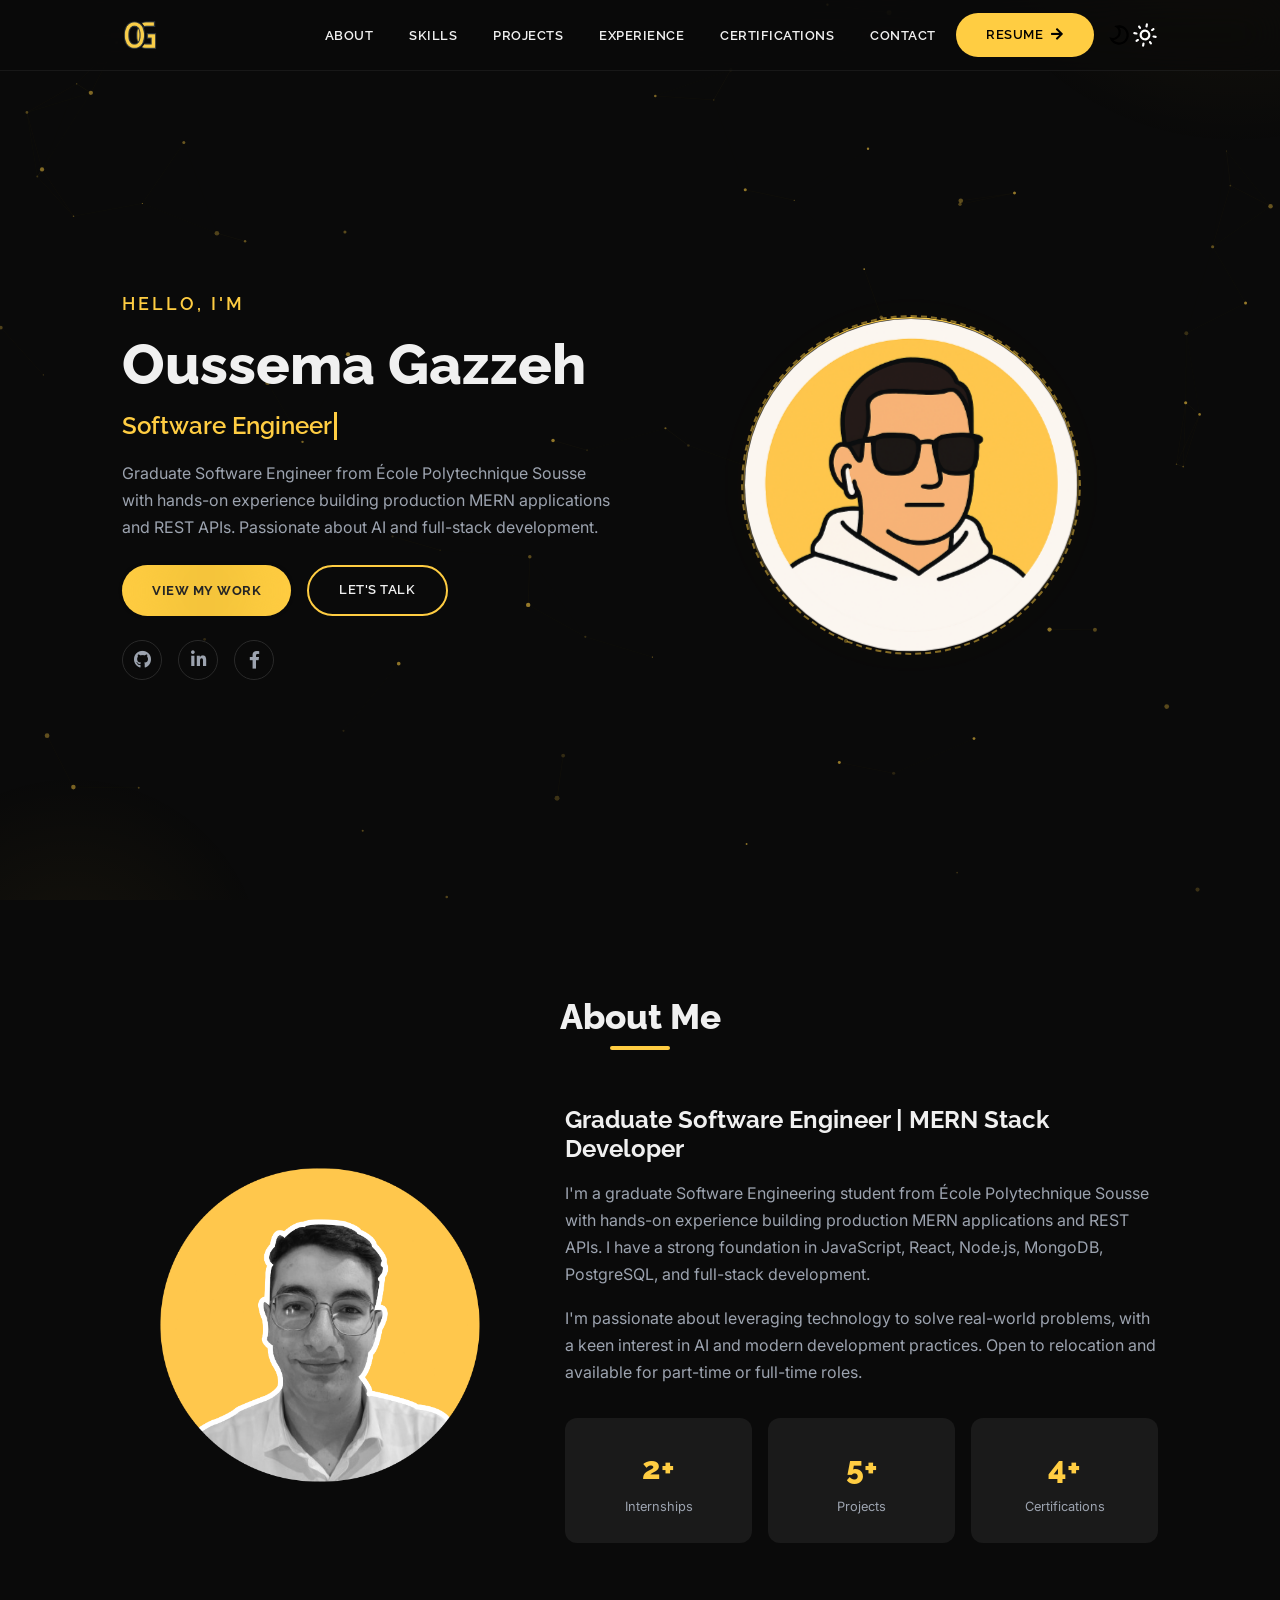
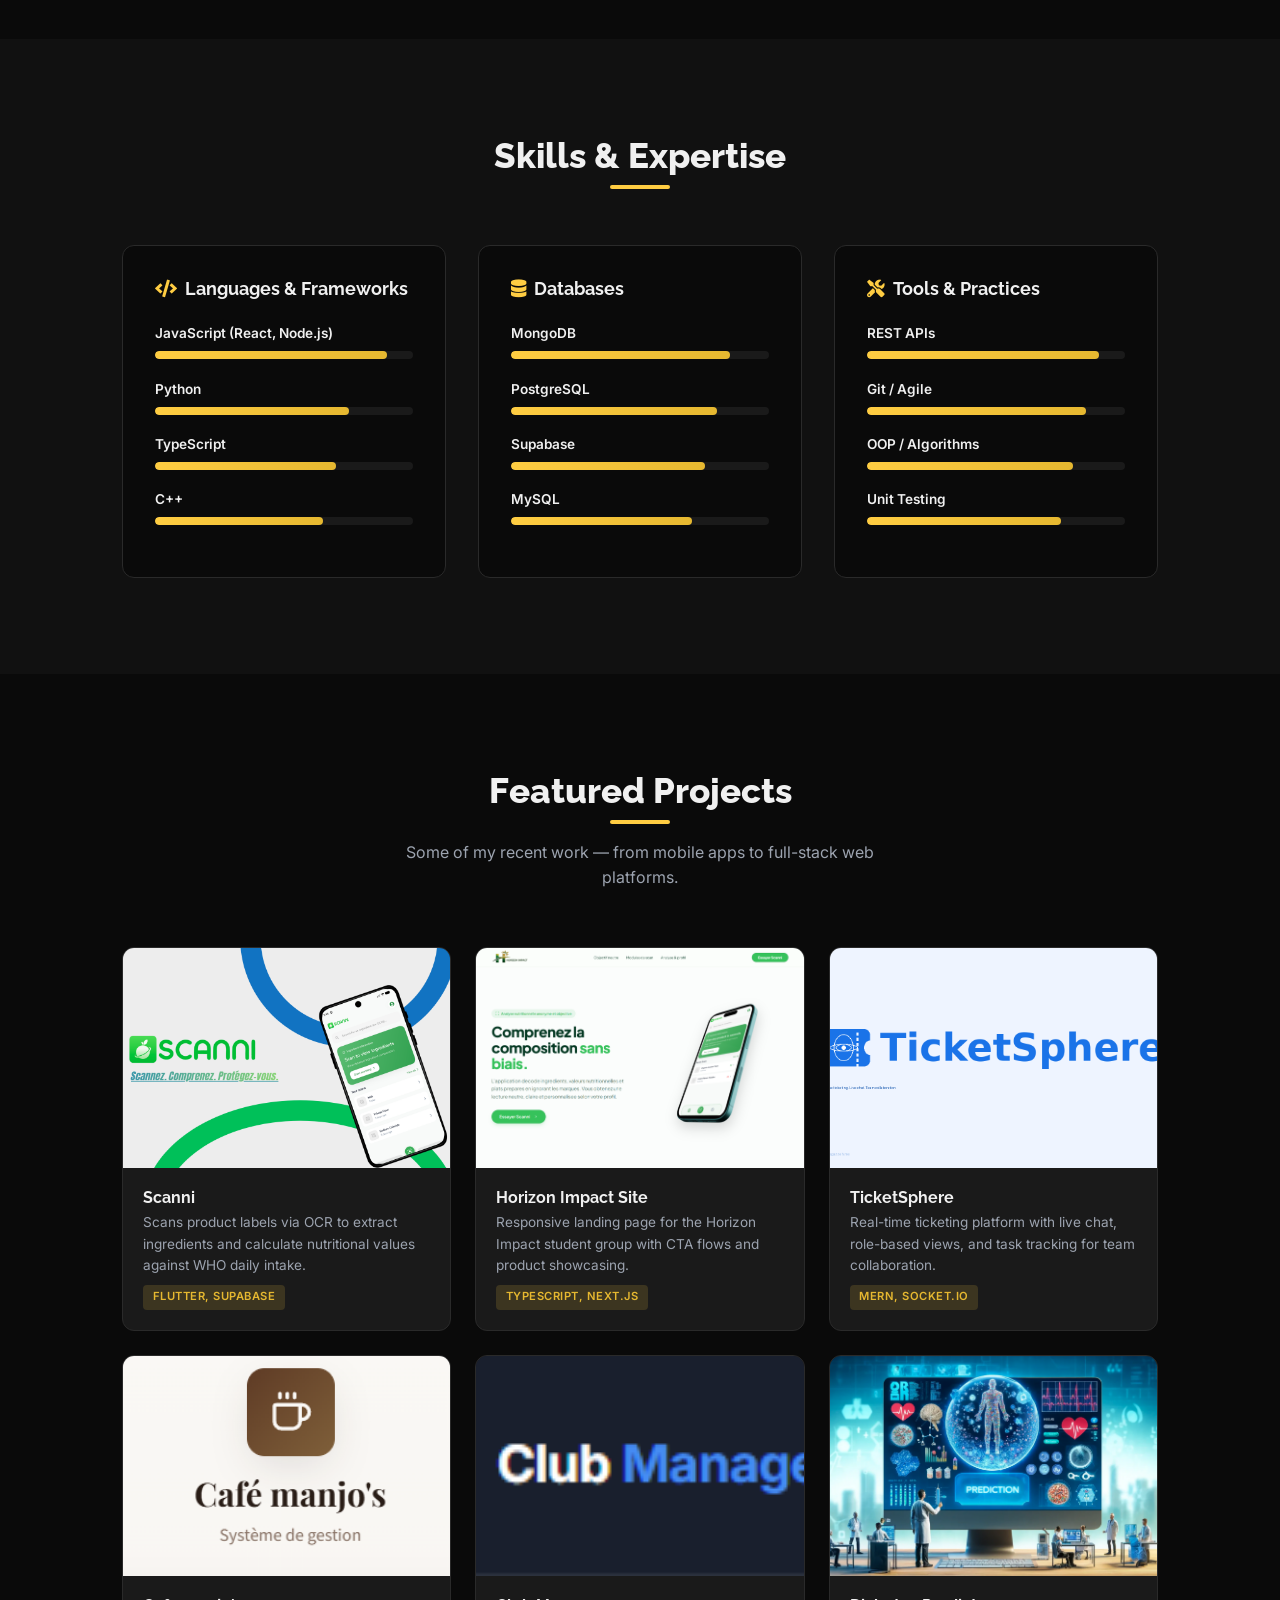
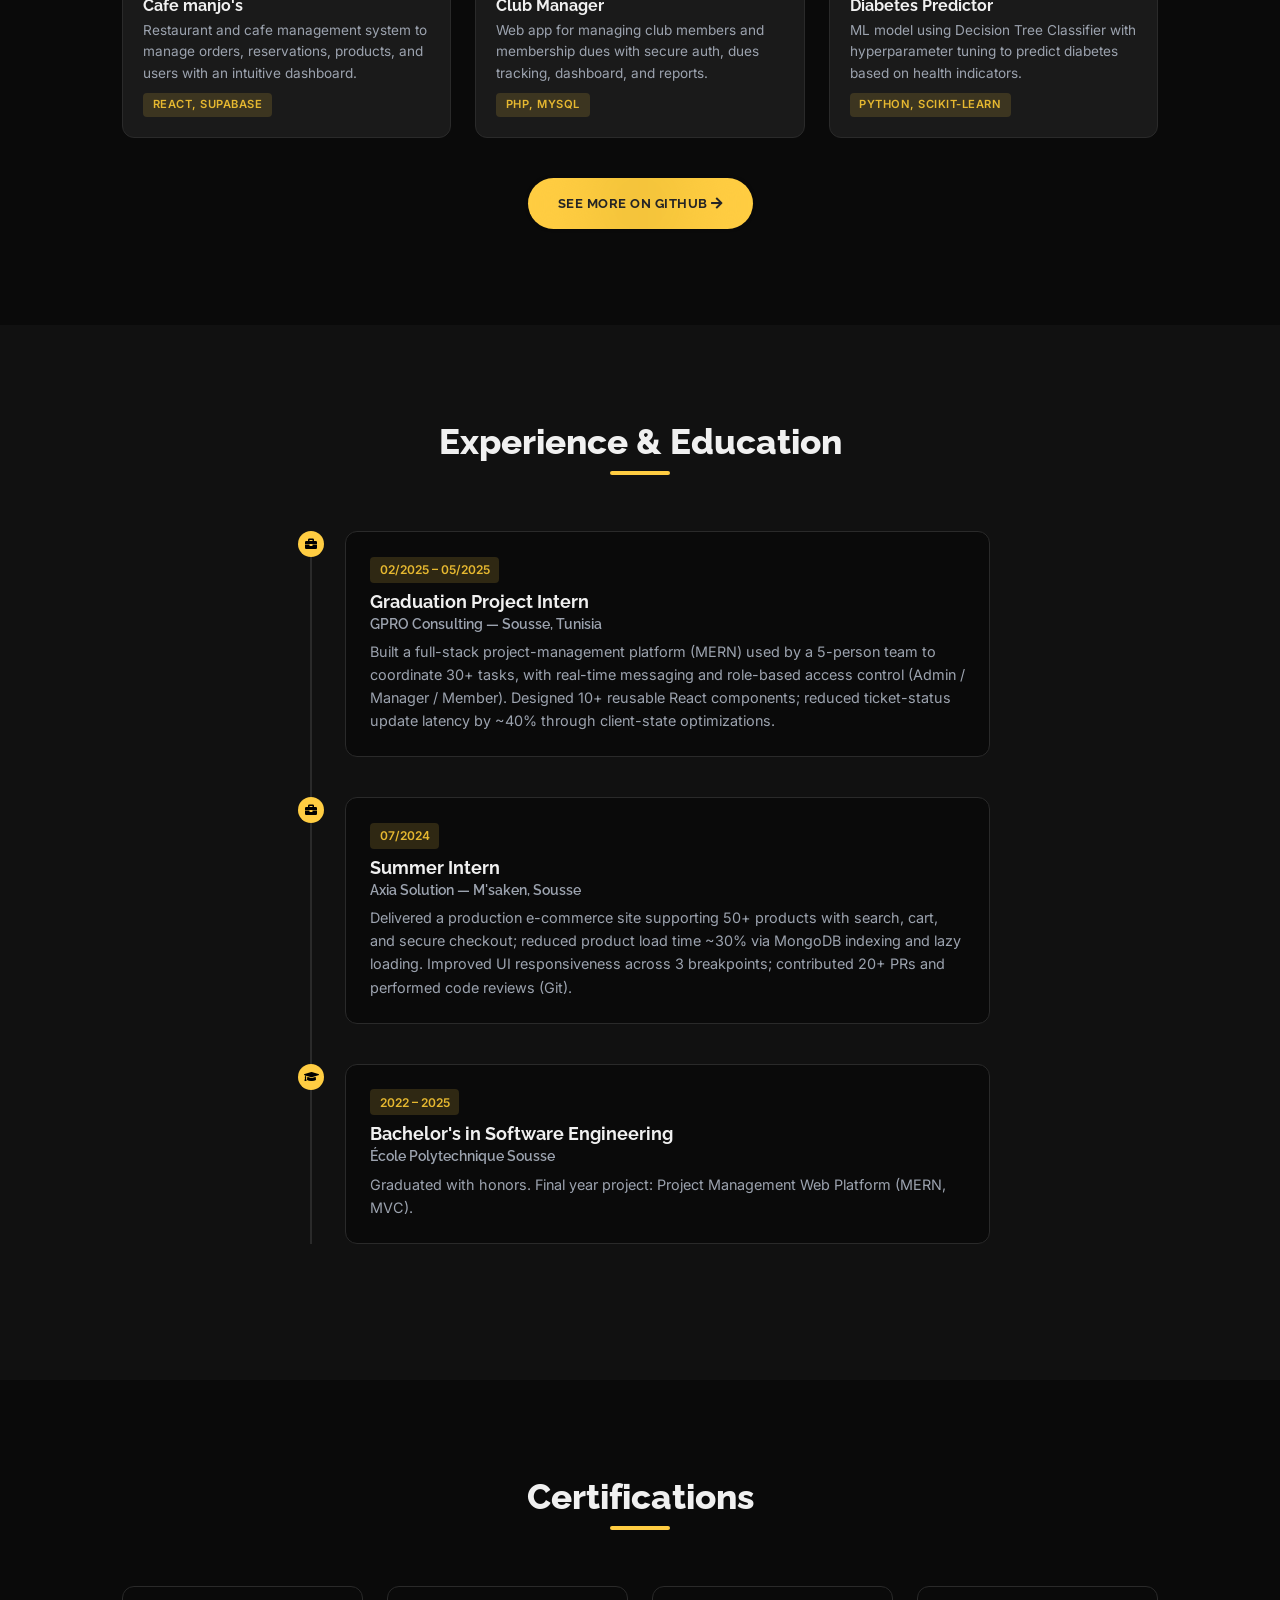
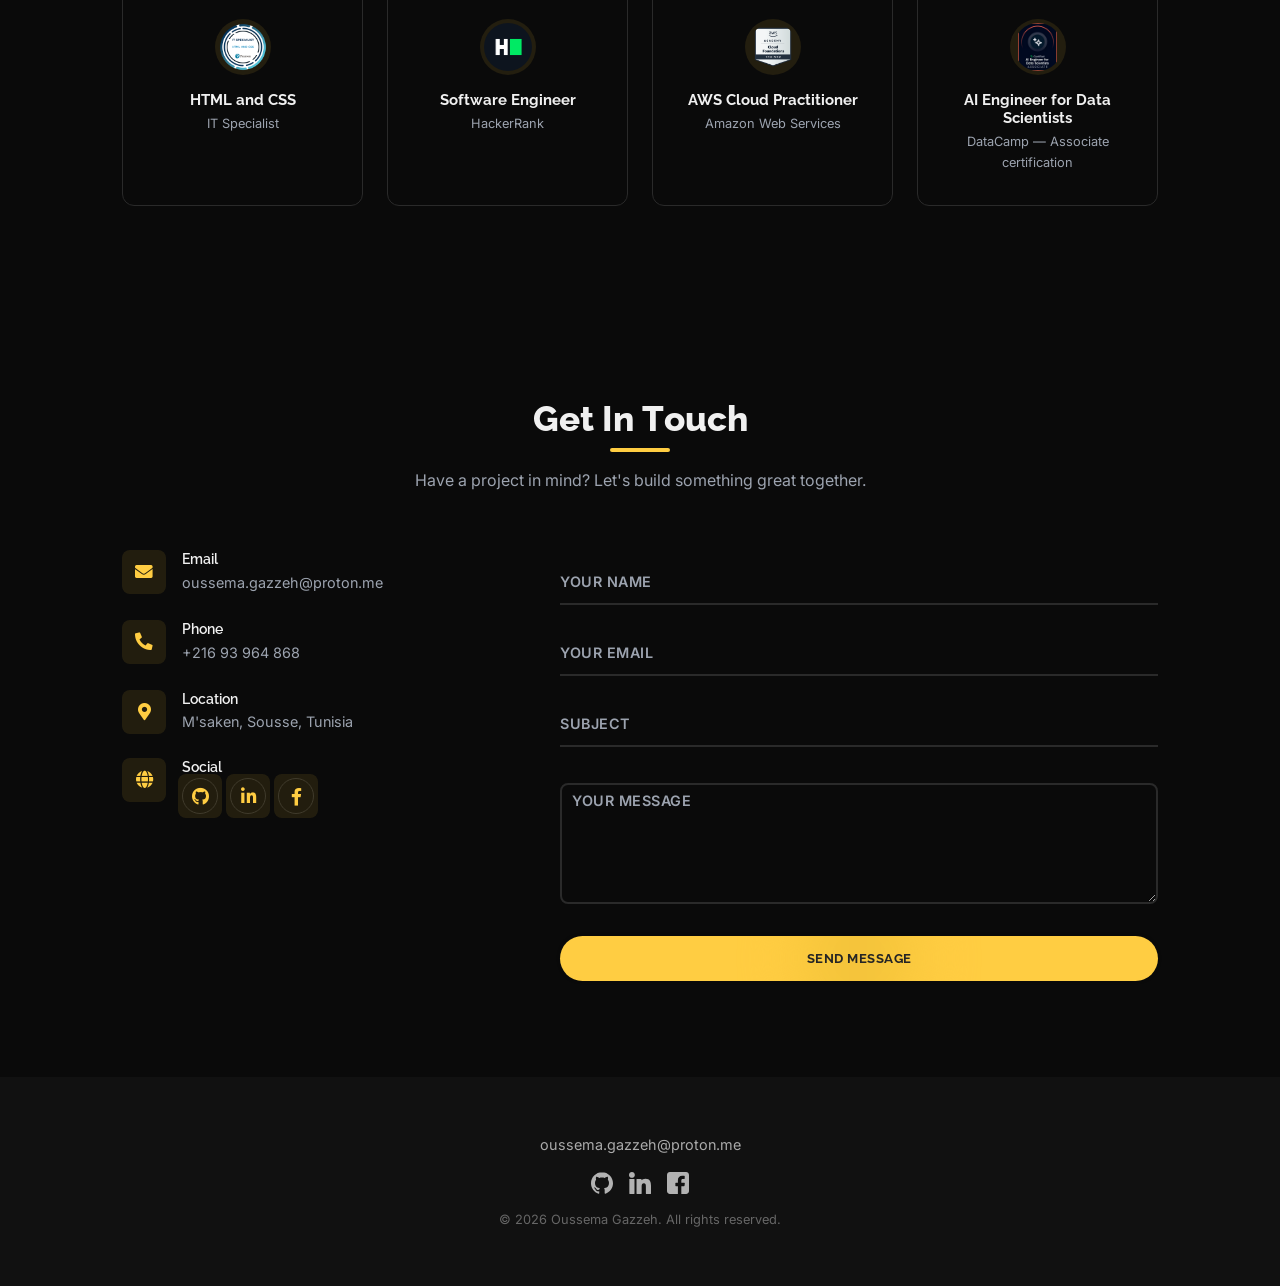
==== index.html @ edc7aa5d "Update Club Manager project thumbnail" ====
<!doctype html>
<html lang="en">
  <head>
    <meta charset="UTF-8" />
    <meta http-equiv="X-UA-Compatible" content="IE=edge" />
    <meta name="viewport" content="width=device-width, initial-scale=1.0" />
    <title>Oussema Gazzeh | Software Engineer</title>
    <meta name="title" content="Oussema Gazzeh | Software Engineer" />
    <meta
      name="description"
      content="Graduate Software Engineer from École Polytechnique Sousse. Full-stack MERN developer with experience building production applications and REST APIs."
    />

    <meta property="og:type" content="website" />
    <meta property="og:url" content="https://oussemagazzeh.github.io" />
    <meta property="og:title" content="Oussema Gazzeh | Software Engineer" />
    <meta
      property="og:description"
      content="Graduate Software Engineer from École Polytechnique Sousse. Full-stack MERN developer with experience building production applications and REST APIs."
    />
    <meta property="og:image" content="assets/profile-image.png" />

    <meta property="twitter:card" content="summary_large_image" />
    <meta property="twitter:url" content="https://oussemagazzeh.github.io" />
    <meta
      property="twitter:title"
      content="Oussema Gazzeh | Software Engineer"
    />
    <meta
      property="twitter:description"
      content="Graduate Software Engineer from École Polytechnique Sousse. Full-stack MERN developer with experience building production applications and REST APIs."
    />
    <meta property="twitter:image" content="assets/profile-image.png" />

    <link
      rel="apple-touch-icon"
      sizes="180x180"
      href="assets/favicon/apple-touch-icon.png"
    />
    <link
      rel="icon"
      type="image/png"
      sizes="16x16"
      href="/assets/favicon/favicon-16x16.png"
    />
    <link
      rel="icon"
      type="image/png"
      sizes="32x32"
      href="assets/favicon/favicon-32x32.png"
    />
    <link
      rel="icon"
      type="image/png"
      sizes="192x192"
      href="assets/favicon/android-chrome-192x192.png"
    />
    <link
      rel="icon"
      type="image/png"
      sizes="512x512"
      href="assets/favicon/android-chrome-512x512.png"
    />
    <link rel="icon" type="image/x-icon" href="assets/favicon/favicon.ico" />
    <link rel="manifest" href="assets/favicon/site.webmanifest" />
    <link
      rel="stylesheet"
      href="https://use.fontawesome.com/releases/v5.15.4/css/all.css"
      integrity="sha384-DyZ88mC6Up2uqS4h/KRgHuoeGwBcD4Ng9SiP4dIRy0EXTlnuz47vAwmeGwVChigm"
      crossorigin="anonymous"
    />
    <link rel="stylesheet" href="css/style.css" />
    <script>
      window.va =
        window.va ||
        function () {
          (window.vaq = window.vaq || []).push(arguments);
        };
    </script>
    <script defer src="/_vercel/insights/script.js"></script>
  </head>
  <body>
    <canvas id="particles-canvas"></canvas>
    <div id="scroll-progress"></div>

    <!-- Navbar -->
    <nav class="navbar">
      <div class="container">
        <h1 id="logo">
          <a href="#hero"
            ><img src="./assets/logo.png" alt="Oussema Gazzeh"
          /></a>
        </h1>
        <ul class="nav-menu">
          <li><a class="nav-link" href="#about">About</a></li>
          <li><a class="nav-link" href="#skills">Skills</a></li>
          <li><a class="nav-link" href="#projects">Projects</a></li>
          <li><a class="nav-link" href="#experience">Experience</a></li>
          <li><a class="nav-link" href="#certifications">Certifications</a></li>
          <li><a class="nav-link" href="#contact">Contact</a></li>
          <li>
            <a
              class="nav-link btn btn-primary"
              href="assets/Gazzeh_Oussema_CV.pdf"
              target="_blank"
            >
              Resume <i class="fas fa-arrow-right"></i>
            </a>
          </li>
          <div class="theme-switch">
            <input type="checkbox" id="switch" />
            <label class="toggle-icons" for="switch">
              <img class="moon" src="assets/moon.svg" alt="dark" />
              <img class="sun" src="assets/sun.svg" alt="light" />
            </label>
          </div>
        </ul>
        <div class="hamburger">
          <span class="bar"></span>
          <span class="bar"></span>
          <span class="bar"></span>
        </div>
      </div>
    </nav>

    <!-- Hero Section -->
    <section id="hero">
      <div class="container header-container">
        <div class="hero-content">
          <div class="hero-text">
            <p class="hero-greeting">Hello, I'm</p>
            <h1 class="hero-name">Oussema Gazzeh</h1>
            <h2 class="hero-title">
              <span class="typed-text"></span><span class="cursor">&nbsp;</span>
            </h2>
            <p class="hero-description">
              Graduate Software Engineer from École Polytechnique Sousse with
              hands-on experience building production MERN applications and REST
              APIs. Passionate about AI and full-stack development.
            </p>
            <div class="hero-actions">
              <a href="#projects" class="uiverse-btn hero-btn">
                <span>View My Work</span>
                <div class="hoverEffect">
                  <div></div>
                </div>
              </a>
              <a href="mailto:oussema.gazzeh@proton.me" class="btn btn-outline"
                >Let's Talk</a
              >
            </div>
            <div class="hero-social">
              <a
                href="https://github.com/oussemagazzah"
                target="_blank"
                aria-label="GitHub"
                ><i class="fab fa-github"></i
              ></a>
              <a
                href="https://www.linkedin.com/in/oussemagazzeh"
                target="_blank"
                aria-label="LinkedIn"
                ><i class="fab fa-linkedin-in"></i
              ></a>
              <a
                href="https://www.facebook.com/oussema.gazeh/"
                target="_blank"
                aria-label="Facebook"
                ><i class="fab fa-facebook-f"></i
              ></a>
            </div>
          </div>
          <div class="hero-image">
            <div class="hero-image-wrapper">
              <div class="hero-image-inner">
                <img
                  class="profile-image"
                  src="assets/profile-image.png"
                  alt="Oussema Gazzeh"
                />
                <div class="hero-image-bg"></div>
              </div>
            </div>
          </div>
        </div>
      </div>
    </section>

    <!-- About Section -->
    <section id="about" class="section">
      <div class="container">
        <div class="section-header fade-up">
          <h2><span class="split-text">About Me</span></h2>
          <div class="divider"></div>
        </div>
        <div class="about-content fade-in">
          <div class="about-image">
            <img src="assets/Group 1.png" alt="About Oussema" />
          </div>
          <div class="about-text">
            <h3>Graduate Software Engineer | MERN Stack Developer</h3>
            <p>
              I'm a graduate Software Engineering student from École
              Polytechnique Sousse with hands-on experience building production
              MERN applications and REST APIs. I have a strong foundation in
              JavaScript, React, Node.js, MongoDB, PostgreSQL, and full-stack
              development.
            </p>
            <p>
              I'm passionate about leveraging technology to solve real-world
              problems, with a keen interest in AI and modern development
              practices. Open to relocation and available for part-time or
              full-time roles.
            </p>
            <div class="about-stats">
              <div class="stat">
                <span class="stat-number" data-count="2">0</span>
                <span class="stat-label">Internships</span>
              </div>
              <div class="stat">
                <span class="stat-number" data-count="6">0</span>
                <span class="stat-label">Projects</span>
              </div>
              <div class="stat">
                <span class="stat-number" data-count="4">0</span>
                <span class="stat-label">Certifications</span>
              </div>
            </div>
          </div>
        </div>
      </div>
    </section>

    <!-- Skills Section -->
    <section id="skills" class="section bg-alt">
      <div class="container">
        <div class="section-header fade-up">
          <h2><span class="split-text">Skills & Expertise</span></h2>
          <div class="divider"></div>
        </div>
        <div class="skills-content fade-in">
          <div class="skill-category">
            <h3><i class="fas fa-code"></i> Languages & Frameworks</h3>
            <div class="skill-bar">
              <span class="skill-name">JavaScript (React, Node.js)</span>
              <div class="skill-track">
                <div class="skill-fill" data-width="90"></div>
              </div>
            </div>
            <div class="skill-bar">
              <span class="skill-name">Python</span>
              <div class="skill-track">
                <div class="skill-fill" data-width="75"></div>
              </div>
            </div>
            <div class="skill-bar">
              <span class="skill-name">TypeScript</span>
              <div class="skill-track">
                <div class="skill-fill" data-width="70"></div>
              </div>
            </div>
            <div class="skill-bar">
              <span class="skill-name">C++</span>
              <div class="skill-track">
                <div class="skill-fill" data-width="65"></div>
              </div>
            </div>
          </div>
          <div class="skill-category">
            <h3><i class="fas fa-database"></i> Databases</h3>
            <div class="skill-bar">
              <span class="skill-name">MongoDB</span>
              <div class="skill-track">
                <div class="skill-fill" data-width="85"></div>
              </div>
            </div>
            <div class="skill-bar">
              <span class="skill-name">PostgreSQL</span>
              <div class="skill-track">
                <div class="skill-fill" data-width="80"></div>
              </div>
            </div>
            <div class="skill-bar">
              <span class="skill-name">Supabase</span>
              <div class="skill-track">
                <div class="skill-fill" data-width="75"></div>
              </div>
            </div>
            <div class="skill-bar">
              <span class="skill-name">MySQL</span>
              <div class="skill-track">
                <div class="skill-fill" data-width="70"></div>
              </div>
            </div>
          </div>
          <div class="skill-category">
            <h3><i class="fas fa-tools"></i> Tools & Practices</h3>
            <div class="skill-bar">
              <span class="skill-name">REST APIs</span>
              <div class="skill-track">
                <div class="skill-fill" data-width="90"></div>
              </div>
            </div>
            <div class="skill-bar">
              <span class="skill-name">Git / Agile</span>
              <div class="skill-track">
                <div class="skill-fill" data-width="85"></div>
              </div>
            </div>
            <div class="skill-bar">
              <span class="skill-name">OOP / Algorithms</span>
              <div class="skill-track">
                <div class="skill-fill" data-width="80"></div>
              </div>
            </div>
            <div class="skill-bar">
              <span class="skill-name">Unit Testing</span>
              <div class="skill-track">
                <div class="skill-fill" data-width="75"></div>
              </div>
            </div>
          </div>
        </div>
      </div>
    </section>

    <!-- Projects Section -->
    <section id="projects" class="section">
      <div class="container">
        <div class="section-header fade-up">
          <h2><span class="split-text">Featured Projects</span></h2>
          <div class="divider"></div>
          <p>
            Some of my recent work — from mobile apps to full-stack web
            platforms.
          </p>
        </div>
        <div class="project-grid fade-in">
          <div class="project-card">
            <div
              class="project-thumb"
              style="background-image: url(assets/project/Scanni.png)"
            >
              <div class="project-overlay">
                <div class="project-links">
                  <a href="#" target="_blank"><i class="fab fa-github"></i></a>
                  <a href="#" target="_blank"
                    ><i class="fas fa-external-link-alt"></i
                  ></a>
                </div>
              </div>
            </div>
            <div class="project-details">
              <h3>Scanni</h3>
              <p>
                Scans product labels via OCR to extract ingredients and
                calculate nutritional values against WHO daily intake.
              </p>
              <span class="project-badge">Flutter, Supabase</span>
            </div>
          </div>
          <div class="project-card">
            <div
              class="project-thumb"
              style="background-image: url(assets/project/horizon-impact.png)"
            >
              <div class="project-overlay">
                <div class="project-links">
                  <a
                    href="https://github.com/oussemagazzah/horizon-impact-site"
                    target="_blank"
                    ><i class="fab fa-github"></i
                  ></a>
                  <a
                    href="https://horizon-impact-site.vercel.app"
                    target="_blank"
                    ><i class="fas fa-external-link-alt"></i
                  ></a>
                </div>
              </div>
            </div>
            <div class="project-details">
              <h3>Horizon Impact Site</h3>
              <p>
                Responsive landing page for the Horizon Impact student group
                with CTA flows and product showcasing.
              </p>
              <span class="project-badge">TypeScript, Next.js</span>
            </div>
          </div>
          <div class="project-card">
            <div
              class="project-thumb"
              style="background-image: url(assets/project/ticketsphere.png)"
            >
              <div class="project-overlay">
                <div class="project-links">
                  <a href="#" target="_blank"><i class="fab fa-github"></i></a>
                  <a href="#" target="_blank"
                    ><i class="fas fa-external-link-alt"></i
                  ></a>
                </div>
              </div>
            </div>
            <div class="project-details">
              <h3>TicketSphere</h3>
              <p>
                Real-time ticketing platform with live chat, role-based views,
                and task tracking for team collaboration.
              </p>
              <span class="project-badge">MERN, Socket.io</span>
            </div>
          </div>
          <div class="project-card">
            <div
              class="project-thumb"
              style="background-image: url(assets/project/cafe-manjo.png)"
            >
              <div class="project-overlay">
                <div class="project-links">
                  <a
                    href="https://github.com/oussemagazzah/cafe-manjo-s"
                    target="_blank"
                    ><i class="fab fa-github"></i
                  ></a>
                  <a
                    href="https://oussemagazzah.github.io/cafe-manjo-s/"
                    target="_blank"
                    ><i class="fas fa-external-link-alt"></i
                  ></a>
                </div>
              </div>
            </div>
            <div class="project-details">
              <h3>Cafe manjo's</h3>
              <p>
                Restaurant and cafe management system to manage orders,
                reservations, products, and users with an intuitive dashboard.
              </p>
              <span class="project-badge">React, Supabase</span>
            </div>
          </div>
          <div class="project-card">
            <div
              class="project-thumb"
              style="background-image: url(assets/project/club-manager.png)"
            >
              <div class="project-overlay">
                <div class="project-links">
                  <a
                    href="https://github.com/oussemagazzah/club_manager"
                    target="_blank"
                    ><i class="fab fa-github"></i
                  ></a>
                  <a href="#" target="_blank"
                    ><i class="fas fa-external-link-alt"></i
                  ></a>
                </div>
              </div>
            </div>
            <div class="project-details">
              <h3>Club Manager</h3>
              <p>
                Web app for managing club members and membership dues with
                secure auth, dues tracking, dashboard, and reports.
              </p>
              <span class="project-badge">PHP, MySQL</span>
            </div>
          </div>
          <div class="project-card">
            <div
              class="project-thumb"
              style="
                background-image: url(assets/project/Diabetes-Predictor.png);
              "
            >
              <div class="project-overlay">
                <div class="project-links">
                  <a
                    href="https://github.com/oussemagazzah/IA-Diabetes-Predictor"
                    target="_blank"
                    ><i class="fab fa-github"></i
                  ></a>
                  <a href="#" target="_blank"
                    ><i class="fas fa-external-link-alt"></i
                  ></a>
                </div>
              </div>
            </div>
            <div class="project-details">
              <h3>Diabetes Predictor</h3>
              <p>
                ML model using Decision Tree Classifier with hyperparameter
                tuning to predict diabetes based on health indicators.
              </p>
              <span class="project-badge">Python, scikit-learn</span>
            </div>
          </div>
        </div>
        <div class="section-footer fade-in">
          <a
            href="https://github.com/oussemagazzah"
            target="_blank"
            class="uiverse-btn"
          >
            <span>See More on GitHub <i class="fas fa-arrow-right"></i></span>
            <div class="hoverEffect">
              <div></div>
            </div>
          </a>
        </div>
      </div>
    </section>

    <!-- Experience Section -->
    <section id="experience" class="section bg-alt">
      <div class="container">
        <div class="section-header fade-up">
          <h2><span class="split-text">Experience & Education</span></h2>
          <div class="divider"></div>
        </div>
        <div class="timeline fade-in">
          <div class="timeline-item">
            <div class="timeline-icon"><i class="fas fa-briefcase"></i></div>
            <div class="timeline-content">
              <span class="timeline-date">02/2025 – 05/2025</span>
              <h3>Graduation Project Intern</h3>
              <h4>GPRO Consulting — Sousse, Tunisia</h4>
              <p>
                Built a full-stack project-management platform (MERN) used by a
                5-person team to coordinate 30+ tasks, with real-time messaging
                and role-based access control (Admin / Manager / Member).
                Designed 10+ reusable React components; reduced ticket-status
                update latency by ~40% through client-state optimizations.
              </p>
            </div>
          </div>
          <div class="timeline-item">
            <div class="timeline-icon"><i class="fas fa-briefcase"></i></div>
            <div class="timeline-content">
              <span class="timeline-date">07/2024</span>
              <h3>Summer Intern</h3>
              <h4>Axia Solution — M'saken, Sousse</h4>
              <p>
                Delivered a production e-commerce site supporting 50+ products
                with search, cart, and secure checkout; reduced product load
                time ~30% via MongoDB indexing and lazy loading. Improved UI
                responsiveness across 3 breakpoints; contributed 20+ PRs and
                performed code reviews (Git).
              </p>
            </div>
          </div>
          <div class="timeline-item">
            <div class="timeline-icon">
              <i class="fas fa-graduation-cap"></i>
            </div>
            <div class="timeline-content">
              <span class="timeline-date">2022 – 2025</span>
              <h3>Bachelor's in Software Engineering</h3>
              <h4>École Polytechnique Sousse</h4>
              <p>
                Graduated with honors. Final year project: Project Management
                Web Platform (MERN, MVC).
              </p>
            </div>
          </div>
        </div>
      </div>
    </section>

    <!-- Certifications Section -->
    <section id="certifications" class="section">
      <div class="container">
        <div class="section-header fade-up">
          <h2><span class="split-text">Certifications</span></h2>
          <div class="divider"></div>
        </div>
        <div class="cert-grid fade-in">
            <div class="cert-card">
            <div class="cert-icon"><img src="assets/cert/html-css.png" alt="HTML and CSS" /></div>
            <h3>HTML and CSS</h3>
            <p>IT Specialist</p>
          </div>
          <div class="cert-card">
            <div class="cert-icon"><img src="assets/cert/hackerrank.png" alt="Software Engineer" /></div>
            <h3>Software Engineer</h3>
            <p>HackerRank</p>
          </div>
          <div class="cert-card">
            <div class="cert-icon"><img src="assets/cert/aws.png" alt="AWS Cloud Practitioner" /></div>
            <h3>AWS Cloud Practitioner</h3>
            <p>Amazon Web Services</p>
          </div>
          <div class="cert-card">
            <div class="cert-icon"><img src="assets/cert/ai-engineer.avif" alt="AI Engineer for Data Scientists" /></div>
            <h3>AI Engineer for Data Scientists</h3>
            <p>DataCamp — Associate certification</p>
          </div>
        </div>
      </div>
    </section>

    <!-- Contact Section -->
    <section id="contact" class="section">
      <div class="container">
        <div class="section-header fade-up">
          <h2><span class="split-text">Get In Touch</span></h2>
          <div class="divider"></div>
          <p>Have a project in mind? Let's build something great together.</p>
        </div>
        <div class="contact-content fade-in">
          <div class="contact-info">
            <div class="contact-item">
              <i class="fas fa-envelope"></i>
              <div>
                <h4>Email</h4>
                <a href="mailto:oussema.gazzeh@proton.me"
                  >oussema.gazzeh@proton.me</a
                >
              </div>
            </div>
            <div class="contact-item">
              <i class="fas fa-phone-alt"></i>
              <div>
                <h4>Phone</h4>
                <a href="tel:+21693964868">+216 93 964 868</a>
              </div>
            </div>
            <div class="contact-item">
              <i class="fas fa-map-marker-alt"></i>
              <div>
                <h4>Location</h4>
                <p>M'saken, Sousse, Tunisia</p>
              </div>
            </div>
            <div class="contact-item">
              <i class="fas fa-globe"></i>
              <div>
                <h4>Social</h4>
                <div class="contact-social">
                  <a href="https://github.com/oussemagazzah" target="_blank"
                    ><i class="fab fa-github"></i
                  ></a>
                  <a
                    href="https://www.linkedin.com/in/oussemagazzeh"
                    target="_blank"
                    ><i class="fab fa-linkedin-in"></i
                  ></a>
                  <a
                    href="https://www.facebook.com/oussema.gazeh/"
                    target="_blank"
                    ><i class="fab fa-facebook-f"></i
                  ></a>
                </div>
              </div>
            </div>
          </div>
          <form class="contact-form" id="contactForm">
            <div class="form__group">
              <input
                type="text"
                class="form__field"
                id="name"
                placeholder="Name"
                required
              />
              <label class="form__label">Your Name</label>
            </div>
            <div class="form__group">
              <input
                type="email"
                class="form__field"
                id="email"
                placeholder="Email"
                required
              />
              <label class="form__label">Your Email</label>
            </div>
            <div class="form__group">
              <input
                type="text"
                class="form__field"
                id="subject"
                placeholder="Subject"
              />
              <label class="form__label">Subject</label>
            </div>
            <div class="form__group">
              <textarea
                class="form__field form__textarea"
                id="message"
                rows="5"
                placeholder="Message"
                required
              ></textarea>
              <label class="form__label">Your Message</label>
            </div>
            <button type="submit" class="uiverse-btn">
              <span>Send Message</span>
              <div class="hoverEffect">
                <div></div>
              </div>
            </button>
          </form>
        </div>
      </div>
    </section>

    <!-- Footer -->
    <footer id="footer">
      <div class="container">
        <div class="footer-content">
          <a href="mailto:oussema.gazzeh@proton.me" class="footer-email"
            >oussema.gazzeh@proton.me</a
          >
          <div class="footer-social">
            <a href="https://github.com/oussemagazzah" target="_blank"
              ><img src="./assets/github-icon.svg" alt="GitHub"
            /></a>
            <a href="https://www.linkedin.com/in/oussemagazzeh" target="_blank"
              ><img src="./assets/linkedin-icon.svg" alt="LinkedIn"
            /></a>
            <a href="https://www.facebook.com/oussema.gazeh/" target="_blank"
              ><img src="./assets/facebook-icon.svg" alt="Facebook"
            /></a>
          </div>
          <p>
            &copy; <span id="datee"></span> Oussema Gazzeh. All rights reserved.
          </p>
        </div>
      </div>
    </footer>

    <button id="back-to-top" aria-label="Back to top">
      <i class="fas fa-arrow-up"></i>
    </button>

    <script src="js/script.js"></script>
  </body>
</html>
---- css/style.css ----
@import url('https://fonts.googleapis.com/css2?family=Inter:wght@300;400;500;600;700;800;900&family=Raleway:wght@300;400;500;600;700;800;900&display=swap');

:root {
  --primary: #ffcd42;
  --primary-dark: #e6b830;
  --primary-glow: rgba(255, 205, 66, 0.25);
  --bg-primary: #0a0a0a;
  --bg-alt: #111111;
  --bg-card: #1a1a1a;
  --text-color: #f0f0f0;
  --text-muted: #9ca3af;
  --border-color: #2a2a2a;
  --nav-bg: rgba(10, 10, 10, 0.72);
  --nav-border: rgba(255, 255, 255, 0.06);
  --shadow-sm: 0 2px 8px rgba(0, 0, 0, 0.2);
  --shadow: 0 10px 40px rgba(0, 0, 0, 0.3);
  --shadow-lg: 0 20px 60px rgba(0, 0, 0, 0.4);
  --radius: 12px;
  --radius-sm: 8px;
  --radius-full: 9999px;
  --font-heading: 'Raleway', sans-serif;
  --font-body: 'Inter', sans-serif;
  --transition: 0.3s cubic-bezier(0.4, 0, 0.2, 1);
}

[data-theme="light"] {
  --bg-primary: #ffffff;
  --bg-alt: #f8f9fc;
  --bg-card: #f4f4f4;
  --text-color: #222222;
  --text-muted: #6b7280;
  --border-color: #e5e7eb;
  --nav-bg: rgba(255, 255, 255, 0.72);
  --nav-border: rgba(0, 0, 0, 0.06);
  --shadow-sm: 0 2px 8px rgba(0, 0, 0, 0.04);
  --shadow: 0 10px 40px rgba(0, 0, 0, 0.08);
  --shadow-lg: 0 20px 60px rgba(0, 0, 0, 0.12);
}

html { font-size: 100%; scroll-behavior: smooth; }

*, *::before, *::after { margin: 0; padding: 0; box-sizing: border-box; }

ul { list-style: none; }

a { text-decoration: none; color: var(--text-color); transition: var(--transition); }
a:hover { color: var(--primary); }

img { max-width: 100%; height: auto; display: block; }

body {
  background: var(--bg-primary);
  color: var(--text-color);
  font-family: var(--font-body);
  line-height: 1.6;
  overflow-x: hidden;
  -webkit-font-smoothing: antialiased;
  -moz-osx-font-smoothing: grayscale;
}

h1, h2, h3, h4, h5, h6 {
  font-family: var(--font-heading);
  font-weight: 700;
  line-height: 1.2;
}

::selection { color: #111; background: var(--primary); }

.container {
  max-width: 1100px;
  margin: 0 auto;
  padding: 1rem 2rem;
}

/* Particles Canvas */
#particles-canvas {
  position: fixed;
  top: 0;
  left: 0;
  width: 100%;
  height: 100%;
  pointer-events: none;
  z-index: 0;
}

/* Navbar */
.navbar {
  position: fixed;
  top: 0;
  left: 0;
  right: 0;
  z-index: 1000;
  background: var(--nav-bg);
  backdrop-filter: blur(20px) saturate(180%);
  -webkit-backdrop-filter: blur(20px) saturate(180%);
  border-bottom: 1px solid var(--nav-border);
  transition: var(--transition);
}

.navbar.scrolled {
  box-shadow: var(--shadow);
}

.navbar .container {
  display: flex;
  align-items: center;
  justify-content: space-between;
  height: 70px;
}

.navbar #logo img {
  width: 36px;
  transition: var(--transition);
}

.navbar #logo img:hover {
  transform: scale(1.1) rotate(-5deg);
}

.nav-menu {
  display: flex;
  align-items: center;
  gap: 0.25rem;
}

.nav-link {
  padding: 0.5rem 1rem;
  font-size: 0.8rem;
  font-weight: 600;
  text-transform: uppercase;
  letter-spacing: 0.5px;
  border-radius: var(--radius-sm);
  transition: var(--transition);
  font-family: var(--font-heading);
}

.nav-link:hover {
  background: var(--bg-card);
  color: var(--primary);
}

.theme-switch {
  display: flex;
  align-items: center;
  margin-left: 0.5rem;
}

#switch { display: none; }

.toggle-icons {
  display: flex;
  justify-content: space-between;
  align-items: center;
  cursor: pointer;
}

.toggle-icons > img {
  transition: 0.6s cubic-bezier(0.23, 1, 0.32, 1);
  width: 26px;
}

.moon { transform: rotate(10deg); }
#switch:checked + .toggle-icons .moon { transform: rotate(250deg); }
#switch:checked + .toggle-icons .sun { transform: rotate(100deg); }

/* Hamburger */
.hamburger {
  margin-bottom: 0.1rem;
  display: none;
  cursor: pointer;
  padding: 0.1rem 0.2rem;
}

.bar {
  display: block;
  width: 24px;
  height: 2.5px;
  margin: 5px auto;
  transition: all 0.3s ease-in-out;
  border-radius: 30px;
  background-color: var(--text-color);
}

/* Buttons */
.btn {
  display: inline-flex;
  align-items: center;
  justify-content: center;
  gap: 0.5rem;
  padding: 0.75rem 1.9rem;
  border-radius: var(--radius-full);
  text-transform: uppercase;
  font-size: 0.8rem;
  font-weight: 600;
  font-family: var(--font-heading);
  letter-spacing: 0.5px;
  transition: var(--transition);
  cursor: pointer;
  border: none;
}

.btn-primary {
  background: var(--primary);
  color: #000;
}

.btn-primary:hover {
  background: var(--primary-dark);
  transform: translateY(-2px);
  box-shadow: 0 4px 20px var(--primary-glow);
}

.btn-outline {
  background: transparent;
  border: 2px solid var(--primary);
  color: var(--text-color);
}

.btn-outline:hover {
  background: var(--primary);
  color: #000;
  transform: translateY(-2px);
}

.btn i { font-size: 0.85rem; }

/* Uiverse button (Wendell47) */
.uiverse-btn {
  display: inline-flex;
  align-items: center;
  justify-content: center;
  padding: 15px 30px;
  border: 0;
  position: relative;
  overflow: hidden;
  border-radius: 10rem;
  transition: all 0.02s;
  font-weight: bold;
  cursor: pointer;
  color: rgb(37, 37, 37);
  z-index: 0;
  box-shadow: 0 0px 7px -5px rgba(0, 0, 0, 0.5);
  font-family: var(--font-heading);
  font-size: 0.82rem;
  text-transform: uppercase;
  letter-spacing: 0.5px;
  text-decoration: none;
  background: var(--primary);
}

.uiverse-btn:hover { background: var(--primary-dark); color: #000; }
.uiverse-btn:active { transform: scale(0.97); }

.uiverse-btn .hoverEffect {
  position: absolute;
  bottom: 0;
  top: 0;
  left: 0;
  right: 0;
  display: flex;
  align-items: center;
  justify-content: center;
  z-index: 1;
}

.uiverse-btn .hoverEffect div {
  background: linear-gradient(90deg, var(--primary) 0%, var(--primary-dark) 49%, #ffcd42 100%);
  border-radius: 40rem;
  width: 10rem;
  height: 10rem;
  transition: 0.4s;
  filter: blur(20px);
  animation: uiverse-spin infinite 3s linear;
  opacity: 0.5;
}

.uiverse-btn:hover .hoverEffect div { width: 8rem; height: 8rem; }

@keyframes uiverse-spin {
  0% { transform: rotate(0deg); }
  100% { transform: rotate(360deg); }
}

.uiverse-btn span { position: relative; z-index: 2; }

/* Hero Section */
#hero {
  min-height: 100vh;
  display: flex;
  align-items: center;
  padding-top: 70px;
  position: relative;
  overflow: hidden;
  z-index: 1;
}

#hero::before {
  content: '';
  position: absolute;
  top: -50%;
  right: -20%;
  width: 600px;
  height: 600px;
  background: radial-gradient(circle, rgba(255, 205, 66, 0.08) 0%, transparent 70%);
  border-radius: 50%;
  pointer-events: none;
}

#hero::after {
  content: '';
  position: absolute;
  bottom: -30%;
  left: -10%;
  width: 400px;
  height: 400px;
  background: radial-gradient(circle, rgba(255, 205, 66, 0.05) 0%, transparent 70%);
  border-radius: 50%;
  pointer-events: none;
}

.hero-content {
  display: grid;
  grid-template-columns: 1fr 1fr;
  gap: 3rem;
  align-items: center;
  width: 100%;
  position: relative;
  z-index: 2;
}

.hero-text {
  display: flex;
  flex-direction: column;
  gap: 1rem;
}

.hero-greeting {
  font-size: 1.1rem;
  color: var(--primary);
  font-weight: 600;
  text-transform: uppercase;
  letter-spacing: 3px;
  font-family: var(--font-heading);
}

.hero-name {
  font-size: 3.5rem;
  font-weight: 800;
  line-height: 1.1;
  color: var(--text-color);
  font-family: var(--font-heading);
}

.hero-title {
  font-size: 1.5rem;
  font-weight: 600;
  color: var(--text-muted);
  min-height: 2rem;
  font-family: var(--font-heading);
}

.typed-text { color: var(--primary); }

.cursor {
  display: inline-block;
  width: 3px;
  background: var(--primary);
  animation: blink 0.7s infinite;
  margin-left: 2px;
}

@keyframes blink {
  0%, 50% { opacity: 1; }
  51%, 100% { opacity: 0; }
}

.hero-description {
  font-size: 1rem;
  color: var(--text-muted);
  max-width: 500px;
  line-height: 1.7;
}

.hero-actions {
  display: flex;
  gap: 1rem;
  margin-top: 0.5rem;
}

.hero-social {
  display: flex;
  gap: 1rem;
  margin-top: 0.5rem;
}

.hero-social a {
  width: 40px;
  height: 40px;
  display: flex;
  align-items: center;
  justify-content: center;
  border-radius: 50%;
  border: 1px solid var(--border-color);
  color: var(--text-muted);
  font-size: 1.1rem;
  transition: var(--transition);
}

.hero-social a:hover {
  border-color: var(--primary);
  color: var(--primary);
  background: rgba(255, 205, 66, 0.1);
  transform: translateY(-3px);
}

/* Hero Image 3D Tilt */
.hero-image {
  display: flex;
  justify-content: center;
  align-items: center;
}

.hero-image-wrapper {
  position: relative;
  width: 320px;
  height: 320px;
  perspective: 800px;
}

.hero-image-inner {
  width: 100%;
  height: 100%;
  position: relative;
  transform-style: preserve-3d;
  transition: transform 0.1s ease-out;
}

.hero-image-inner::before {
  content: '';
  position: absolute;
  inset: -8px;
  border-radius: 50%;
  background: conic-gradient(from 0deg, var(--primary), transparent 40%, transparent 60%, var(--primary));
  -webkit-mask: radial-gradient(farthest-side, transparent calc(100% - 2px), #fff calc(100% - 1px));
  mask: radial-gradient(farthest-side, transparent calc(100% - 2px), #fff calc(100% - 1px));
  animation: hero-spin 4s linear infinite;
  z-index: 0;
}

@keyframes hero-spin {
  to { transform: rotate(360deg); }
}

.hero-image-inner::after {
  content: '';
  position: absolute;
  inset: -20px;
  border-radius: 50%;
  background: radial-gradient(circle, var(--primary-glow) 0%, transparent 70%);
  opacity: 0.6;
  filter: blur(20px);
  z-index: -1;
  animation: hero-pulse 3s ease-in-out infinite;
}

@keyframes hero-pulse {
  0%, 100% { opacity: 0.4; transform: scale(1); }
  50% { opacity: 0.8; transform: scale(1.05); }
}

.profile-image {
  width: 100%;
  height: 100%;
  object-fit: cover;
  border-radius: 50%;
  position: relative;
  z-index: 1;
  transform: translateZ(30px);
  animation: hero-float 3s ease-in-out infinite;
}

@keyframes hero-float {
  0%, 100% { transform: translateZ(30px) translateY(0px); }
  50% { transform: translateZ(30px) translateY(-10px); }
}

.hero-image-bg {
  position: absolute;
  top: -10px;
  left: -10px;
  right: -10px;
  bottom: -10px;
  border-radius: 50%;
  border: 2px dashed var(--primary);
  animation: hero-spin 20s linear infinite;
  z-index: 0;
  opacity: 0.5;
}

/* Sections */
.section {
  padding: 5rem 0;
  position: relative;
  z-index: 1;
}

.bg-alt { background: var(--bg-alt); }

.section-header {
  text-align: center;
  margin-bottom: 3.5rem;
}

.section-header h2 {
  font-size: 2.2rem;
  font-weight: 800;
  margin-bottom: 0.5rem;
  font-family: var(--font-heading);
}

.section-header p {
  color: var(--text-muted);
  max-width: 500px;
  margin: 1rem auto 0;
}

.divider {
  width: 60px;
  height: 4px;
  background: var(--primary);
  margin: 0.5rem auto;
  border-radius: 2px;
}

/* About */
.about-content {
  display: grid;
  grid-template-columns: 1fr 1.5fr;
  gap: 3rem;
  align-items: center;
}

.about-image {
  display: flex;
  justify-content: center;
  align-items: center;
}

.about-image img {
  width: 100%;
  max-width: 320px;
  border-radius: var(--radius);
  object-fit: cover;
}

.about-text h3 {
  font-size: 1.5rem;
  margin-bottom: 1rem;
  color: var(--text-color);
  font-family: var(--font-heading);
}

.about-text p {
  color: var(--text-muted);
  margin-bottom: 1rem;
  line-height: 1.7;
}

.about-stats {
  display: grid;
  grid-template-columns: repeat(3, 1fr);
  gap: 1rem;
  margin-top: 2rem;
}

.stat {
  text-align: center;
  padding: 1.5rem 1rem;
  background: var(--bg-card);
  border-radius: var(--radius);
  transition: var(--transition);
}

.stat:hover {
  transform: translateY(-4px);
  box-shadow: var(--shadow);
}

.stat-number {
  display: block;
  font-size: 2rem;
  font-weight: 800;
  color: var(--primary);
  font-family: var(--font-heading);
}

.stat-label {
  font-size: 0.8rem;
  color: var(--text-muted);
  margin-top: 0.25rem;
}

/* Skills */
.skills-content {
  display: grid;
  grid-template-columns: repeat(3, 1fr);
  gap: 2rem;
}

.skill-category {
  background: var(--bg-primary);
  padding: 2rem;
  border-radius: var(--radius);
  border: 1px solid var(--border-color);
  transition: var(--transition);
}

.skill-category:hover {
  box-shadow: var(--shadow);
  transform: translateY(-4px);
}

.skill-category h3 {
  font-size: 1.1rem;
  margin-bottom: 1.5rem;
  display: flex;
  align-items: center;
  gap: 0.5rem;
  font-family: var(--font-heading);
}

.skill-category h3 i { color: var(--primary); }

.skill-bar {
  margin-bottom: 1.2rem;
}

.skill-name {
  display: block;
  font-size: 0.85rem;
  font-weight: 600;
  margin-bottom: 0.4rem;
}

.skill-track {
  height: 8px;
  background: var(--bg-card);
  border-radius: 4px;
  overflow: hidden;
}

.skill-fill {
  height: 100%;
  background: linear-gradient(90deg, var(--primary), var(--primary-dark));
  border-radius: 4px;
  width: 0;
  transition: width 1.2s cubic-bezier(0.4, 0, 0.2, 1);
}

/* Projects */
.project-grid {
  display: grid;
  grid-template-columns: repeat(3, 1fr);
  gap: 1.5rem;
}

.project-card {
  background: var(--bg-card);
  border-radius: var(--radius);
  overflow: hidden;
  transition: var(--transition);
  border: 1px solid var(--border-color);
}

.project-card:hover {
  transform: translateY(-6px);
  box-shadow: var(--shadow-lg);
}

.project-thumb {
  height: 220px;
  background-size: cover;
  background-position: center;
  position: relative;
}

.project-overlay {
  position: absolute;
  inset: 0;
  background: rgba(0, 0, 0, 0.75);
  display: flex;
  align-items: center;
  justify-content: center;
  opacity: 0;
  transition: var(--transition);
}

.project-card:hover .project-overlay {
  opacity: 1;
}

.project-links {
  display: flex;
  gap: 1rem;
}

.project-links a {
  width: 45px;
  height: 45px;
  display: flex;
  align-items: center;
  justify-content: center;
  border-radius: 50%;
  background: rgba(255, 255, 255, 0.15);
  color: white;
  font-size: 1.2rem;
  transition: var(--transition);
}

.project-links a:hover {
  background: var(--primary);
  color: #000;
  transform: scale(1.1);
}

.project-details {
  padding: 1.25rem;
}

.project-details h3 {
  font-size: 1rem;
  font-weight: 700;
  margin-bottom: 0.3rem;
  font-family: var(--font-heading);
}

.project-details p {
  font-size: 0.85rem;
  color: var(--text-muted);
}

.project-badge {
  display: inline-block;
  margin-top: 0.5rem;
  padding: 0.2rem 0.6rem;
  font-size: 0.7rem;
  text-transform: uppercase;
  letter-spacing: 0.5px;
  background: rgba(255, 205, 66, 0.15);
  color: var(--primary-dark);
  border-radius: 4px;
  font-weight: 600;
}

.section-footer {
  text-align: center;
  margin-top: 2.5rem;
}

/* Timeline */
.timeline {
  position: relative;
  max-width: 700px;
  margin: 0 auto;
}

.timeline::before {
  content: '';
  position: absolute;
  left: 20px;
  top: 0;
  bottom: 0;
  width: 2px;
  background: var(--border-color);
}

.timeline-item {
  position: relative;
  padding-left: 55px;
  margin-bottom: 2.5rem;
  transition: var(--transition);
}

.timeline-item:hover {
  transform: translateX(6px);
}

.timeline-icon {
  position: absolute;
  left: 8px;
  top: 0;
  width: 26px;
  height: 26px;
  background: var(--primary);
  border-radius: 50%;
  display: flex;
  align-items: center;
  justify-content: center;
  font-size: 0.75rem;
  color: #000;
  z-index: 2;
}

.timeline-content {
  background: var(--bg-primary);
  padding: 1.5rem;
  border-radius: var(--radius);
  border: 1px solid var(--border-color);
  transition: var(--transition);
}

.timeline-content:hover {
  box-shadow: var(--shadow);
}

.timeline-date {
  display: inline-block;
  padding: 0.2rem 0.6rem;
  font-size: 0.75rem;
  font-weight: 600;
  background: rgba(255, 205, 66, 0.15);
  color: var(--primary-dark);
  border-radius: 4px;
  margin-bottom: 0.5rem;
}

.timeline-content h3 {
  font-size: 1.1rem;
  margin-bottom: 0.2rem;
  font-family: var(--font-heading);
}

.timeline-content h4 {
  font-size: 0.9rem;
  color: var(--text-muted);
  font-weight: 600;
  margin-bottom: 0.5rem;
}

.timeline-content p {
  font-size: 0.9rem;
  color: var(--text-muted);
  line-height: 1.6;
}

/* Certifications */
.cert-grid {
  display: grid;
  grid-template-columns: repeat(4, 1fr);
  gap: 1.5rem;
}

.cert-card {
  background: var(--bg-primary);
  padding: 2rem 1.5rem;
  border-radius: var(--radius);
  border: 1px solid var(--border-color);
  text-align: center;
  transition: var(--transition);
}

.cert-card:hover {
  transform: translateY(-6px);
  box-shadow: var(--shadow-lg);
}

.cert-icon {
  width: 56px;
  height: 56px;
  margin: 0 auto 1rem;
  display: flex;
  align-items: center;
  justify-content: center;
  background: rgba(255, 205, 66, 0.1);
  border-radius: 50%;
  font-size: 1.4rem;
  color: var(--primary);
}

.cert-icon img {
  width: 100%;
  height: 100%;
  object-fit: contain;
  border-radius: 50%;
  padding: 4px;
}

.cert-card h3 {
  font-size: 0.95rem;
  font-weight: 700;
  margin-bottom: 0.3rem;
  font-family: var(--font-heading);
}

.cert-card p {
  font-size: 0.8rem;
  color: var(--text-muted);
}

/* Contact */
.contact-content {
  display: grid;
  grid-template-columns: 1fr 1.5fr;
  gap: 2.5rem;
}

.contact-info {
  display: flex;
  flex-direction: column;
  gap: 1.5rem;
}

.contact-item {
  display: flex;
  gap: 1rem;
  align-items: flex-start;
}

.contact-item i {
  width: 44px;
  height: 44px;
  display: flex;
  align-items: center;
  justify-content: center;
  background: rgba(255, 205, 66, 0.1);
  color: var(--primary);
  border-radius: var(--radius-sm);
  font-size: 1.1rem;
  flex-shrink: 0;
}

.contact-item h4 {
  font-size: 0.9rem;
  font-weight: 600;
  margin-bottom: 0.2rem;
}

.contact-item p,
.contact-item a {
  font-size: 0.9rem;
  color: var(--text-muted);
}

.contact-item a:hover { color: var(--primary); }

.contact-social {
  display: flex;
  gap: 0.75rem;
}

.contact-social a {
  width: 36px;
  height: 36px;
  display: flex;
  align-items: center;
  justify-content: center;
  border-radius: 50%;
  border: 1px solid var(--border-color);
  color: var(--text-muted);
  transition: var(--transition);
}

.contact-social a:hover {
  border-color: var(--primary);
  color: var(--primary);
  background: rgba(255, 205, 66, 0.1);
}

.contact-form {
  display: flex;
  flex-direction: column;
  gap: 1rem;
}

.contact-form .uiverse-btn {
  width: 100%;
  text-align: center;
  margin-top: 0.5rem;
}

/* Floating label form */
.form__group {
  position: relative;
  padding: 20px 0 0;
  width: 100%;
}

.form__field {
  font-family: var(--font-body);
  width: 100%;
  border: none;
  border-bottom: 2px solid var(--border-color);
  outline: 0;
  font-size: 0.95rem;
  color: var(--text-color);
  padding: 7px 0;
  background: transparent;
  transition: border-color 0.2s;
}

.form__field::placeholder { color: transparent; }

.form__field:placeholder-shown ~ .form__label {
  font-size: 0.9rem;
  cursor: text;
  top: 20px;
  color: var(--text-muted);
}

.form__label {
  position: absolute;
  top: 0;
  display: block;
  transition: 0.2s;
  font-size: 0.75rem;
  color: var(--text-muted);
  pointer-events: none;
  text-transform: uppercase;
  letter-spacing: 0.5px;
  font-weight: 600;
}

.form__field:focus {
  padding-bottom: 6px;
  border-width: 2px;
  border-image: linear-gradient(to right, var(--primary), var(--primary-dark));
  border-image-slice: 1;
}

.form__field:focus ~ .form__label {
  position: absolute;
  top: 0;
  display: block;
  transition: 0.2s;
  font-size: 0.75rem;
  color: var(--primary);
  font-weight: 700;
}

.form__field:required,
.form__field:invalid { box-shadow: none; }

.form__textarea {
  resize: vertical;
  min-height: 80px;
  border: 2px solid var(--border-color);
  border-radius: var(--radius-sm);
  padding: 0.7rem;
}

.form__textarea:focus {
  border-image: none;
  border-color: var(--primary);
}

.form__textarea::placeholder { color: transparent; }

.form__textarea:placeholder-shown ~ .form__label {
  top: 26px;
  left: 12px;
  font-size: 0.9rem;
}

.form__textarea ~ .form__label { left: 12px; }

.form__textarea:focus ~ .form__label {
  top: 0;
  left: 0;
  font-size: 0.75rem;
  color: var(--primary);
}

.form-message {
  padding: 0.75rem 1rem;
  border-radius: var(--radius-sm);
  font-size: 0.85rem;
  font-weight: 600;
  text-align: center;
  animation: fadeIn 0.3s ease;
}

.form-message--error {
  background: rgba(239, 68, 68, 0.1);
  color: #ef4444;
  border: 1px solid rgba(239, 68, 68, 0.2);
}

.form-message--success {
  background: rgba(34, 197, 94, 0.1);
  color: #22c55e;
  border: 1px solid rgba(34, 197, 94, 0.2);
}

@keyframes fadeIn {
  from { opacity: 0; transform: translateY(-8px); }
  to { opacity: 1; transform: translateY(0); }
}

/* Split Text Animation */
.split-text {
  display: inline-block;
}

.split-text .split-char {
  display: inline-block;
  opacity: 0;
  transform: translateY(30px) rotateX(90deg);
  animation: split-reveal 0.5s cubic-bezier(0.4, 0, 0.2, 1) forwards;
}

@keyframes split-reveal {
  to {
    opacity: 1;
    transform: translateY(0) rotateX(0);
  }
}

/* Scroll Progress Bar */
#scroll-progress {
  position: fixed;
  top: 0;
  left: 0;
  height: 3px;
  background: linear-gradient(90deg, var(--primary), var(--primary-dark));
  z-index: 1001;
  width: 0%;
  transition: width 0.1s linear;
}

/* Back to Top Button */
#back-to-top {
  position: fixed;
  bottom: 2rem;
  right: 2rem;
  z-index: 999;
  width: 44px;
  height: 44px;
  border-radius: 50%;
  background: var(--primary);
  color: #000;
  border: none;
  cursor: pointer;
  font-size: 1.1rem;
  display: flex;
  align-items: center;
  justify-content: center;
  box-shadow: 0 4px 15px var(--primary-glow);
  opacity: 0;
  visibility: hidden;
  transform: translateY(20px);
  transition: var(--transition);
}

#back-to-top.visible {
  opacity: 1;
  visibility: visible;
  transform: translateY(0);
}

#back-to-top:hover {
  background: var(--primary-dark);
  transform: translateY(-3px);
  box-shadow: 0 6px 25px var(--primary-glow);
}

/* Navbar Link Underline Animation */
.nav-link {
  position: relative;
}

.nav-link::after {
  content: '';
  position: absolute;
  bottom: 2px;
  left: 50%;
  width: 0;
  height: 2px;
  background: var(--primary);
  transition: all 0.3s cubic-bezier(0.4, 0, 0.2, 1);
  border-radius: 1px;
  transform: translateX(-50%);
}

.nav-link:hover::after {
  width: calc(100% - 2rem);
}

/* Staggered Card Reveal */
.project-card,
.cert-card {
  opacity: 0;
  transform: translateY(30px);
  transition: opacity 0.6s ease, transform 0.6s ease;
}

.project-card.revealed,
.cert-card.revealed {
  opacity: 1;
  transform: translateY(0);
}

/* Magnetic hover base */
.magnetic {
  transition: transform 0.2s cubic-bezier(0.23, 1, 0.32, 1);
}

/* Scroll Animations */
.fade-in {
  opacity: 0;
  transform: translateY(30px);
  transition: opacity 0.6s ease, transform 0.6s ease;
}

.fade-in.visible {
  opacity: 1;
  transform: translateY(0);
}

.fade-left {
  opacity: 0;
  transform: translateX(-30px);
  transition: opacity 0.6s ease, transform 0.6s ease;
}

.fade-left.visible {
  opacity: 1;
  transform: translateX(0);
}

.fade-right {
  opacity: 0;
  transform: translateX(30px);
  transition: opacity 0.6s ease, transform 0.6s ease;
}

.fade-right.visible {
  opacity: 1;
  transform: translateX(0);
}

.fade-up {
  opacity: 0;
  transform: translateY(40px);
  transition: opacity 0.7s ease, transform 0.7s ease;
}

.fade-up.visible {
  opacity: 1;
  transform: translateY(0);
}

/* Footer */
#footer {
  background: #111111;
  padding: 2.5rem 0;
  position: relative;
  z-index: 1;
}

.footer-content {
  display: flex;
  flex-direction: column;
  align-items: center;
  gap: 1rem;
  color: #ffffff;
  text-align: center;
}

.footer-email {
  font-size: 0.9rem;
  color: #aaa !important;
  transition: var(--transition);
}

.footer-email:hover { color: var(--primary) !important; }

.footer-social {
  display: flex;
  gap: 1rem;
}

.footer-social a { transition: var(--transition); }
.footer-social a:hover { opacity: 1; transform: translateY(-3px); }

.footer-social img {
  width: 22px;
  height: 22px;
  filter: brightness(0) invert(0.7);
  transition: var(--transition);
}

.footer-social a:hover img { filter: brightness(0) invert(1); }

#footer p {
  font-size: 0.8rem;
  color: #666;
}

/* Reduced Motion */
@media (prefers-reduced-motion: reduce) {
  *, *::before, *::after {
    animation-duration: 0.01ms !important;
    animation-iteration-count: 1 !important;
    transition-duration: 0.01ms !important;
  }

  .hero-image-inner::before { animation: none; }
  .hero-image-inner::after { animation: none; }
  .profile-image { animation: none; }
  .hero-image-bg { animation: none; }
  .split-text .split-char { animation: none; opacity: 1; transform: none; }
  .skill-fill { transition: none; }
  .project-card, .cert-card { opacity: 1; transform: none; }
}

/* Responsive - 1100px */
@media (max-width: 1100px) {
  .hero-name { font-size: 3rem; }
}

/* Responsive - 1000px */
@media (max-width: 1000px) {
  .hero-content {
    grid-template-columns: 1fr;
    text-align: center;
    gap: 2rem;
  }

  .hero-description { margin: 0 auto; }
  .hero-actions { justify-content: center; }
  .hero-social { justify-content: center; }

  .hero-image-wrapper {
    width: 250px;
    height: 250px;
  }

  .hero-name { font-size: 2.8rem; }

  .about-content {
    grid-template-columns: 1fr;
    text-align: center;
  }

  .about-image img { width: 60%; }

  .skills-content { grid-template-columns: repeat(2, 1fr); }
  .project-grid { grid-template-columns: repeat(2, 1fr); }
  .cert-grid { grid-template-columns: repeat(2, 1fr); }
  .contact-content { grid-template-columns: 1fr; }
}

/* Responsive - 900px */
@media (max-width: 900px) {
  .nav-menu {
    position: fixed;
    right: -100vw;
    top: 60px;
    flex-direction: column;
    width: calc(85% - 10px);
    transition: 0.3s;
    box-shadow: var(--shadow-lg);
    padding: 1.5rem;
    border-radius: var(--radius);
    align-items: flex-start;
    background: var(--nav-bg);
    backdrop-filter: blur(20px) saturate(180%);
    -webkit-backdrop-filter: blur(20px) saturate(180%);
    border: 1px solid var(--nav-border);
  }

  .nav-menu.active { right: 15px; }
  .nav-link { margin: 0; width: 100%; font-size: 0.85rem; }
  .nav-menu li { width: 100%; }
  .nav-menu .btn { width: 100%; text-align: center; margin-top: 0.5rem; }

  .hamburger { display: block; }
  .hamburger.active { border: 1px dotted var(--border-color); }
  .hamburger.active .bar:nth-child(2) { opacity: 0; }
  .hamburger.active .bar:nth-child(1) { transform: translateY(6px) rotate(45deg); }
  .hamburger.active .bar:nth-child(3) { transform: translateY(-8px) rotate(-45deg); }

  .theme-switch { margin-left: auto; }
}

/* Responsive - 768px */
@media (max-width: 768px) {
  .navbar .container { height: 60px; }
  .navbar #logo img { width: 30px; }

  .container { padding: 1rem 1.5rem; }
  .section { padding: 3.5rem 0; }

  .hero-name { font-size: 2.2rem; }
  .hero-title { font-size: 1.2rem; }
  .hero-greeting { font-size: 0.95rem; }
  .hero-description { font-size: 0.9rem; }
  .hero-image-wrapper { width: 200px; height: 200px; }
  .hero-image-bg { display: none; }

  .section-header h2 { font-size: 1.6rem; }
  .section-header p { font-size: 0.9rem; }

  .about-text h3 { font-size: 1.3rem; }
  .skills-content { grid-template-columns: 1fr; }

  .project-grid {
    grid-template-columns: 1fr;
    max-width: 450px;
    margin: 0 auto;
  }

  .project-thumb { height: 200px; }

  .about-stats { grid-template-columns: repeat(3, 1fr); gap: 0.75rem; }
  .stat { padding: 1rem 0.5rem; }
  .stat-number { font-size: 1.5rem; }
  .stat-label { font-size: 0.7rem; }

  .timeline::before { left: 15px; }
  .timeline-item { padding-left: 45px; }
  .timeline-icon { left: 4px; width: 22px; height: 22px; font-size: 0.65rem; }
  .timeline-content { padding: 1.2rem; }
  .timeline-content h3 { font-size: 1rem; }
  .timeline-content p { font-size: 0.85rem; }

  .contact-info { gap: 1rem; }
  .contact-item i { width: 38px; height: 38px; font-size: 0.95rem; }
  .contact-item p, .contact-item a { font-size: 0.85rem; }

  .cert-card { padding: 1.5rem 1rem; }
  .cert-card h3 { font-size: 0.85rem; }
  .cert-icon { width: 46px; height: 46px; font-size: 1.2rem; }
}

/* Responsive - 600px */
@media (max-width: 600px) {
  .navbar .container { height: 55px; }
  .nav-menu { top: 55px; }

  .container { padding: 1rem 1.2rem; }
  #hero { min-height: auto; padding: 5rem 0 3rem; }

  .hero-name { font-size: 1.8rem; }
  .hero-title { font-size: 1rem; }
  .hero-image-wrapper { width: 160px; height: 160px; }

  .section { padding: 2.5rem 0; }
  .section-header { margin-bottom: 2rem; }

  .hero-actions { flex-direction: column; align-items: center; width: 100%; }
  .hero-actions .btn { width: 100%; max-width: 280px; text-align: center; }

  .about-content { gap: 1.5rem; }
  .about-image img { width: 70%; max-width: 220px; }
  .about-text h3 { font-size: 1.1rem; }
  .about-text p { font-size: 0.85rem; }

  .about-stats { grid-template-columns: 1fr; max-width: 220px; margin: 1.5rem auto 0; }
  .stat { padding: 0.8rem; }
  .stat-number { font-size: 1.3rem; }

  .skill-category { padding: 1.5rem; }
  .skill-name { font-size: 0.8rem; }
  .skill-track { height: 6px; }

  .project-grid { max-width: 380px; gap: 1rem; }
  .project-thumb { height: 180px; }
  .project-details h3 { font-size: 0.9rem; }
  .project-details p { font-size: 0.8rem; }

  .timeline-item { margin-bottom: 1.5rem; }
  .timeline-content { padding: 1rem; }
  .timeline-content h3 { font-size: 0.9rem; }
  .timeline-content h4 { font-size: 0.8rem; }
  .timeline-content p { font-size: 0.8rem; }
  .timeline-date { font-size: 0.7rem; }

  .cert-grid { grid-template-columns: 1fr; max-width: 280px; margin: 0 auto; gap: 1rem; }
  .cert-card { padding: 1.2rem 1rem; }
  .cert-icon { width: 40px; height: 40px; font-size: 1rem; margin-bottom: 0.7rem; }
  .cert-card h3 { font-size: 0.8rem; }

  .contact-content { gap: 1.5rem; }
  .contact-item i { width: 34px; height: 34px; font-size: 0.85rem; }

  .btn { padding: 0.65rem 1.5rem; font-size: 0.75rem; }

  .footer-content { gap: 0.7rem; }
  .footer-email { font-size: 0.8rem; }
  .footer-social img { width: 18px; height: 18px; }
  #footer p { font-size: 0.7rem; }
}

/* Responsive - 400px */
@media (max-width: 400px) {
  .container { padding: 0.8rem 1rem; }
  .hero-name { font-size: 1.5rem; }
  .hero-image-wrapper { width: 130px; height: 130px; }
  .hero-actions .btn { max-width: 240px; padding: 0.6rem 1.2rem; font-size: 0.7rem; }

  .section-header h2 { font-size: 1.3rem; }
  .project-grid { max-width: 100%; }
  .project-details { padding: 0.8rem 1rem; }

  .about-image img { width: 80%; max-width: 180px; }

  .timeline-item { padding-left: 35px; }
  .timeline::before { left: 10px; }
  .timeline-icon { left: 1px; width: 18px; height: 18px; font-size: 0.55rem; }
}
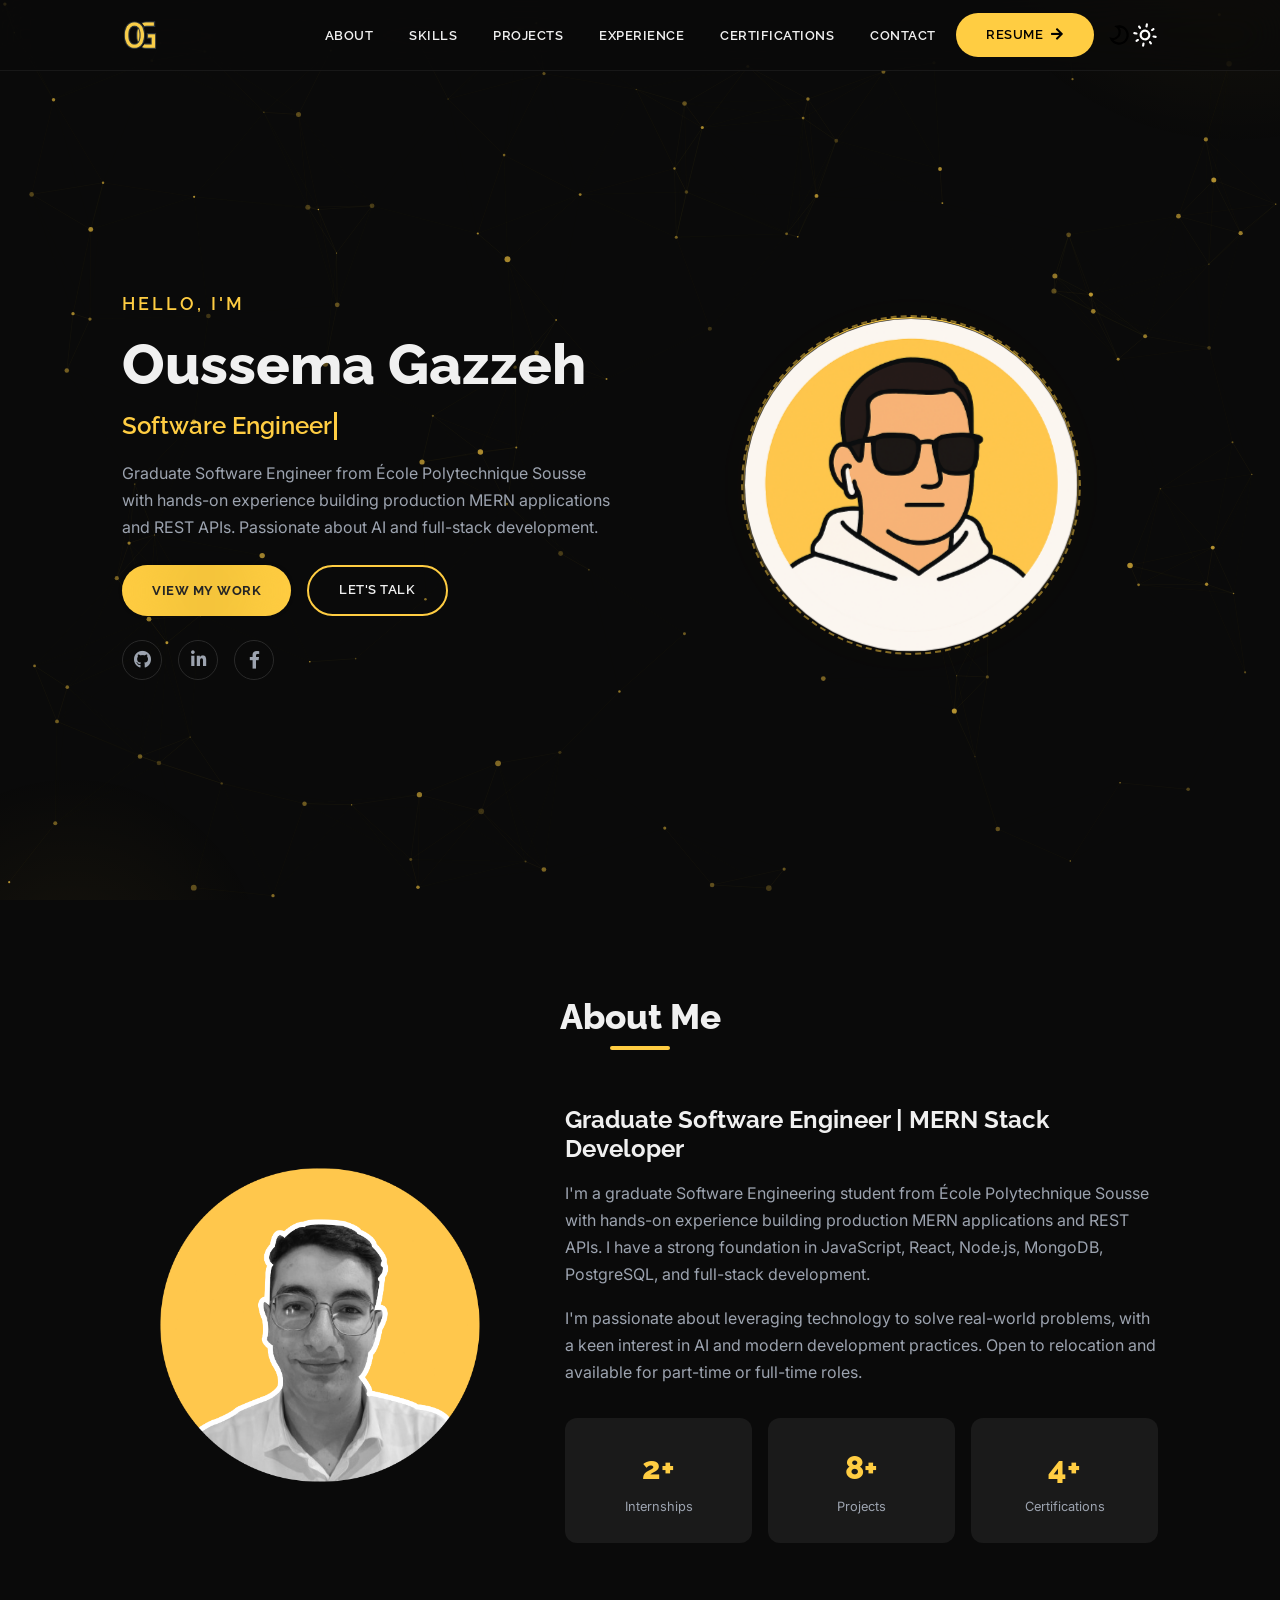
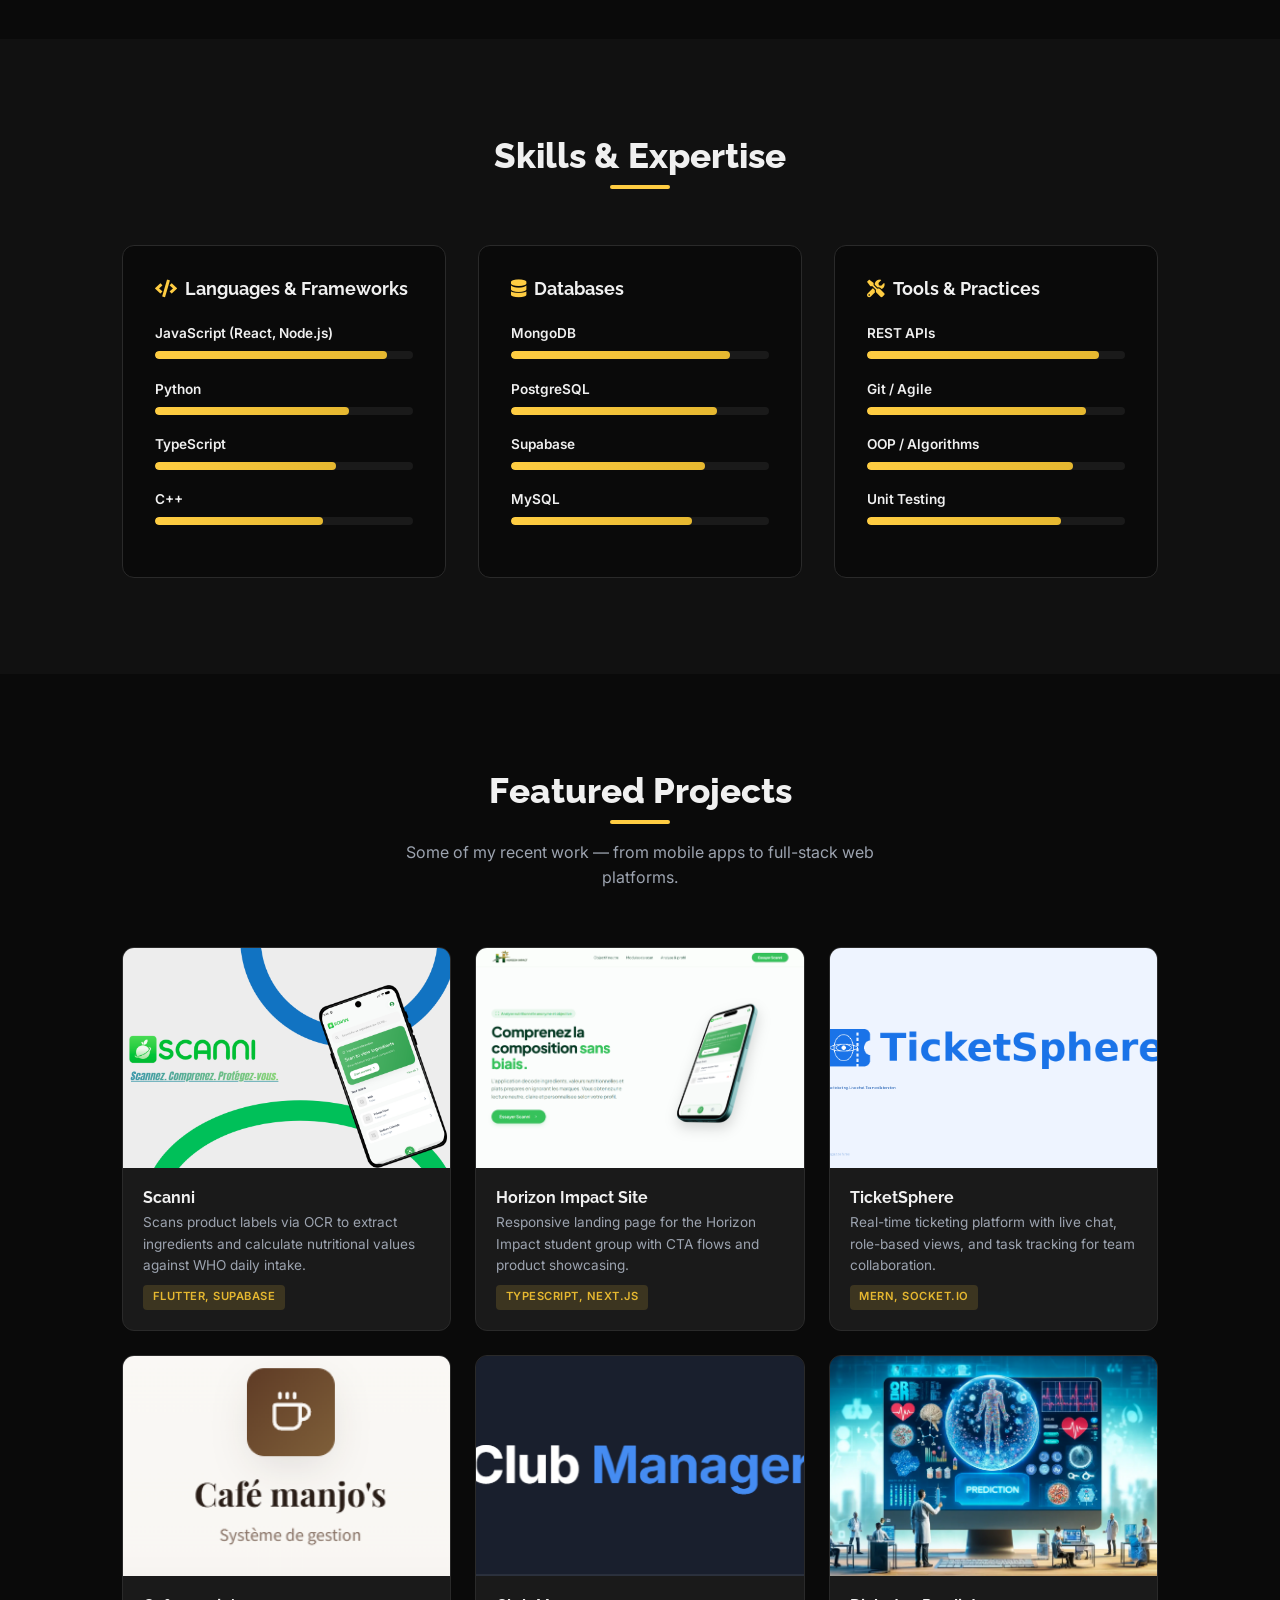
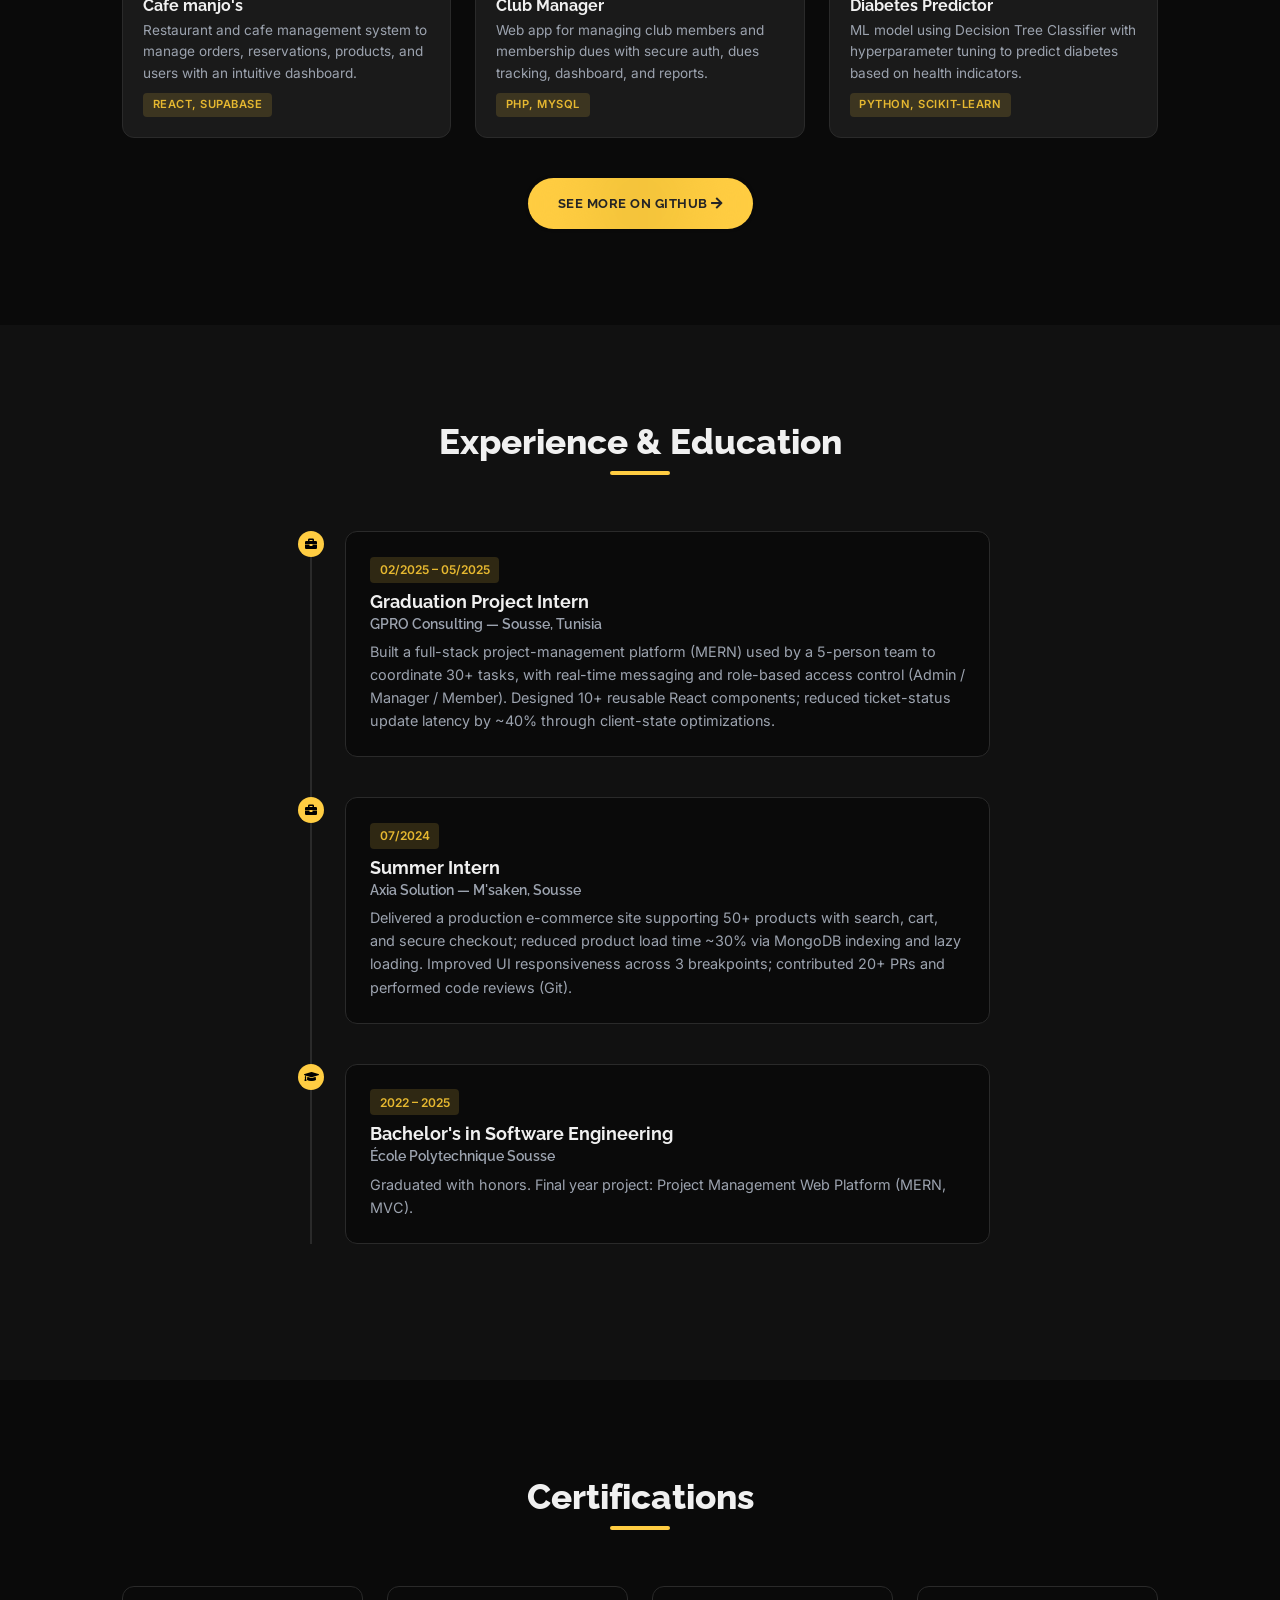
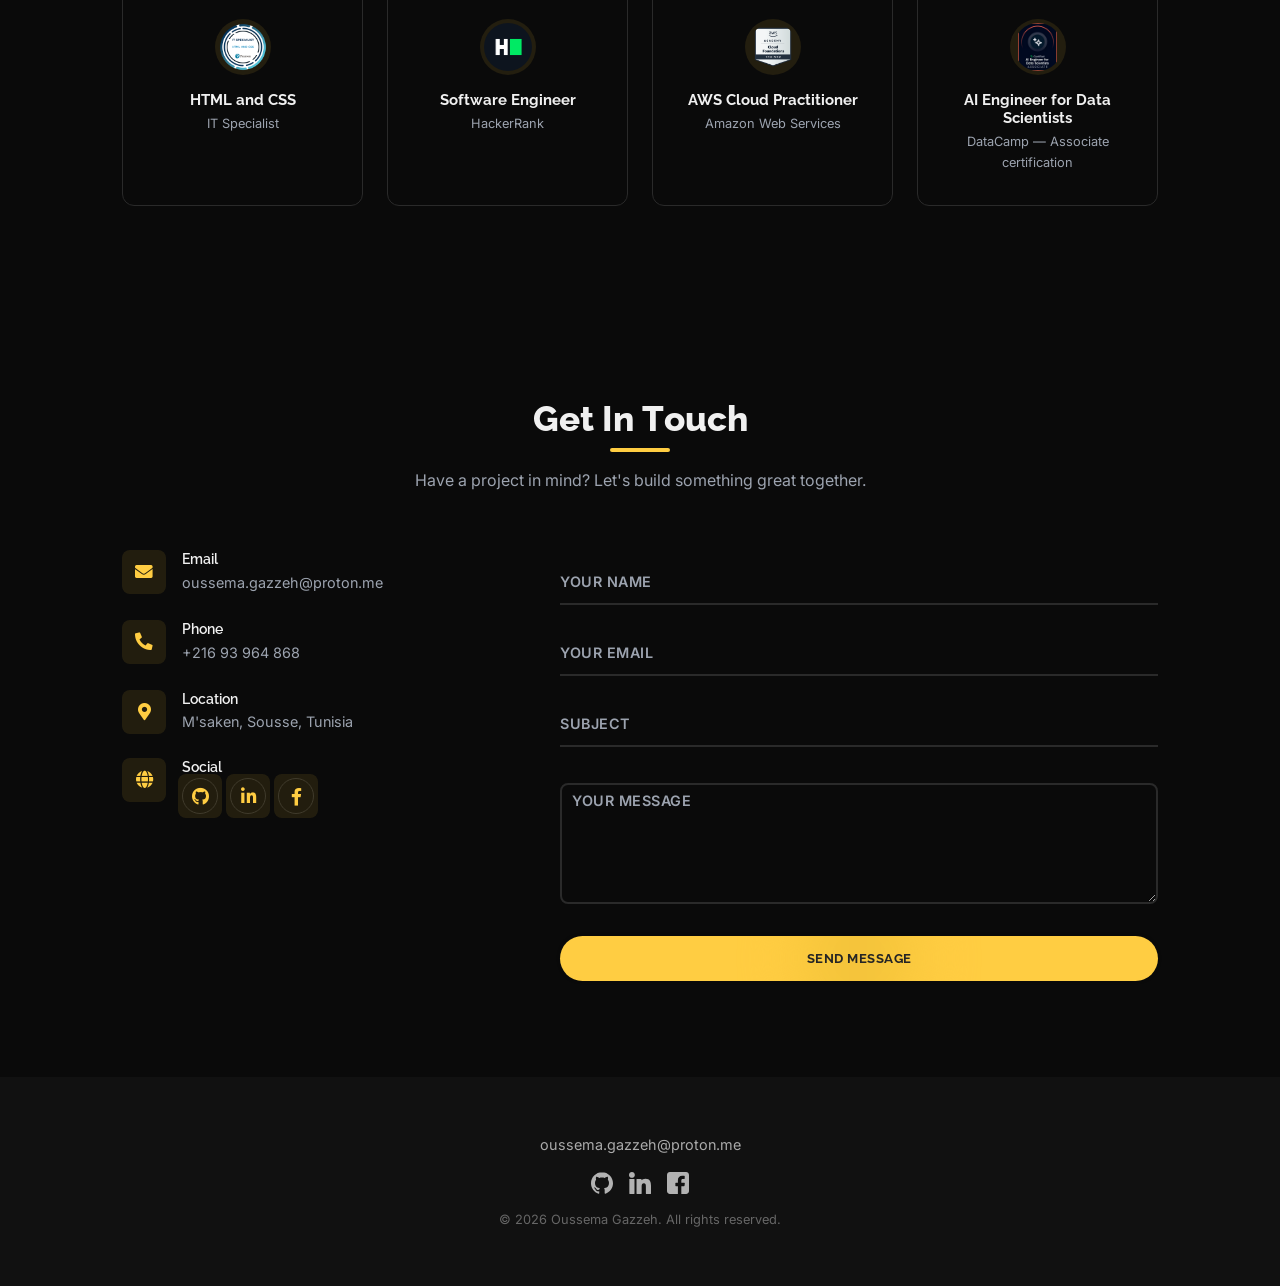
==== commit 1e4a2ea9: "Update" ====
--- a/index.html
+++ b/index.html
@@ -218,7 +218,7 @@
                 <span class="stat-label">Internships</span>
               </div>
               <div class="stat">
-                <span class="stat-number" data-count="6">0</span>
+                <span class="stat-number" data-count="10">0</span>
                 <span class="stat-label">Projects</span>
               </div>
               <div class="stat">
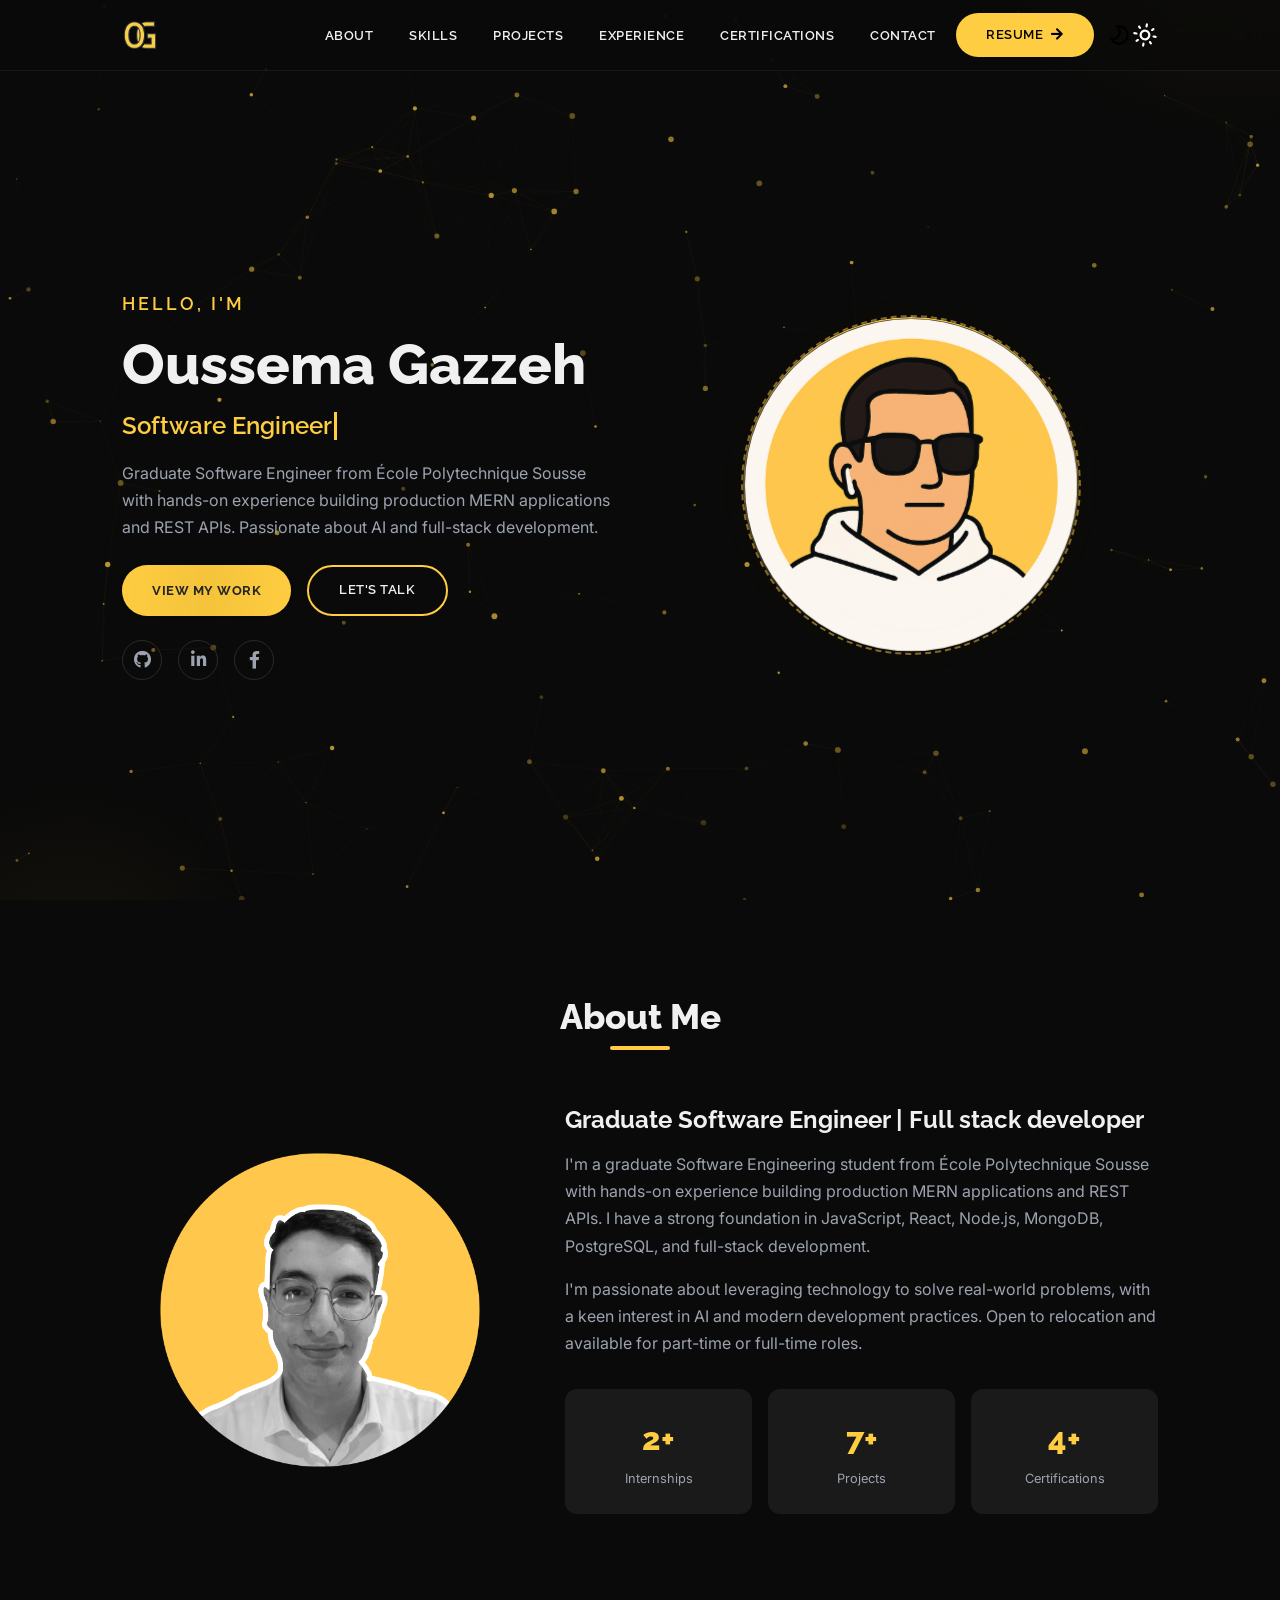
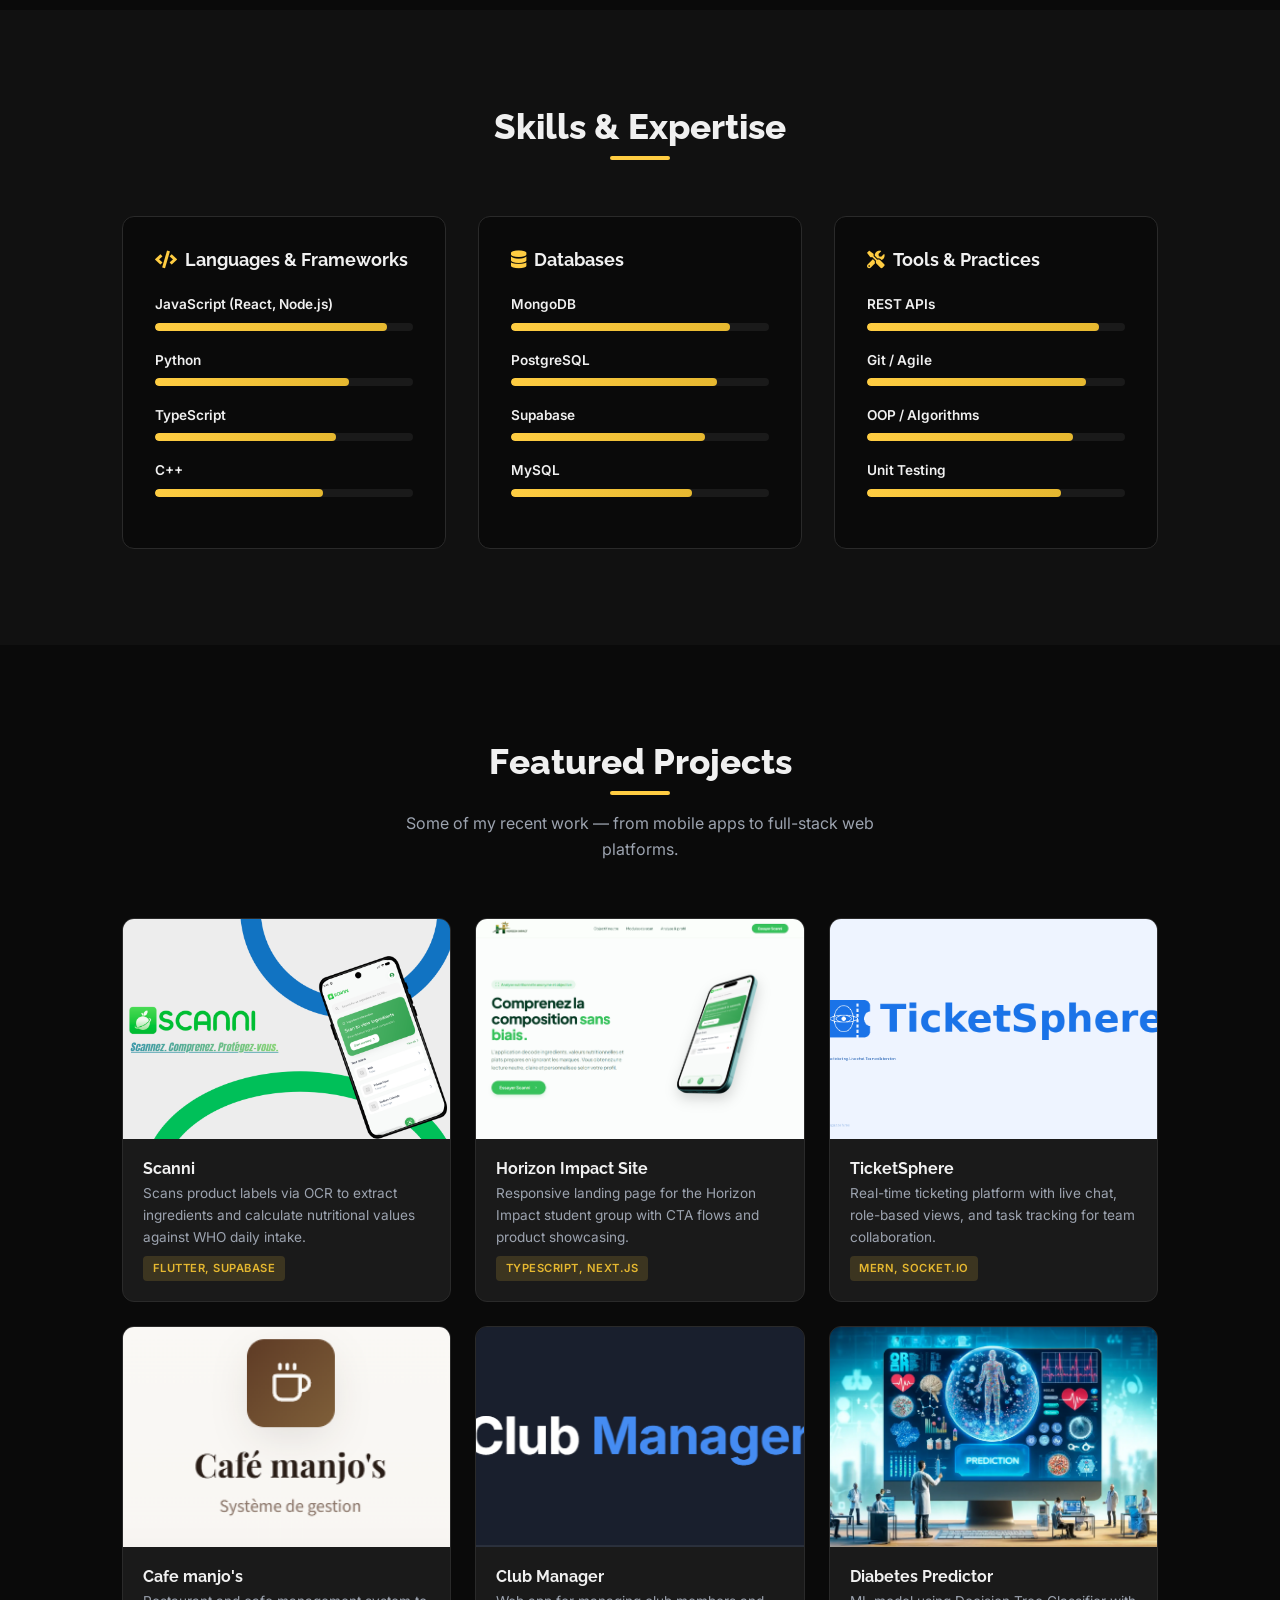
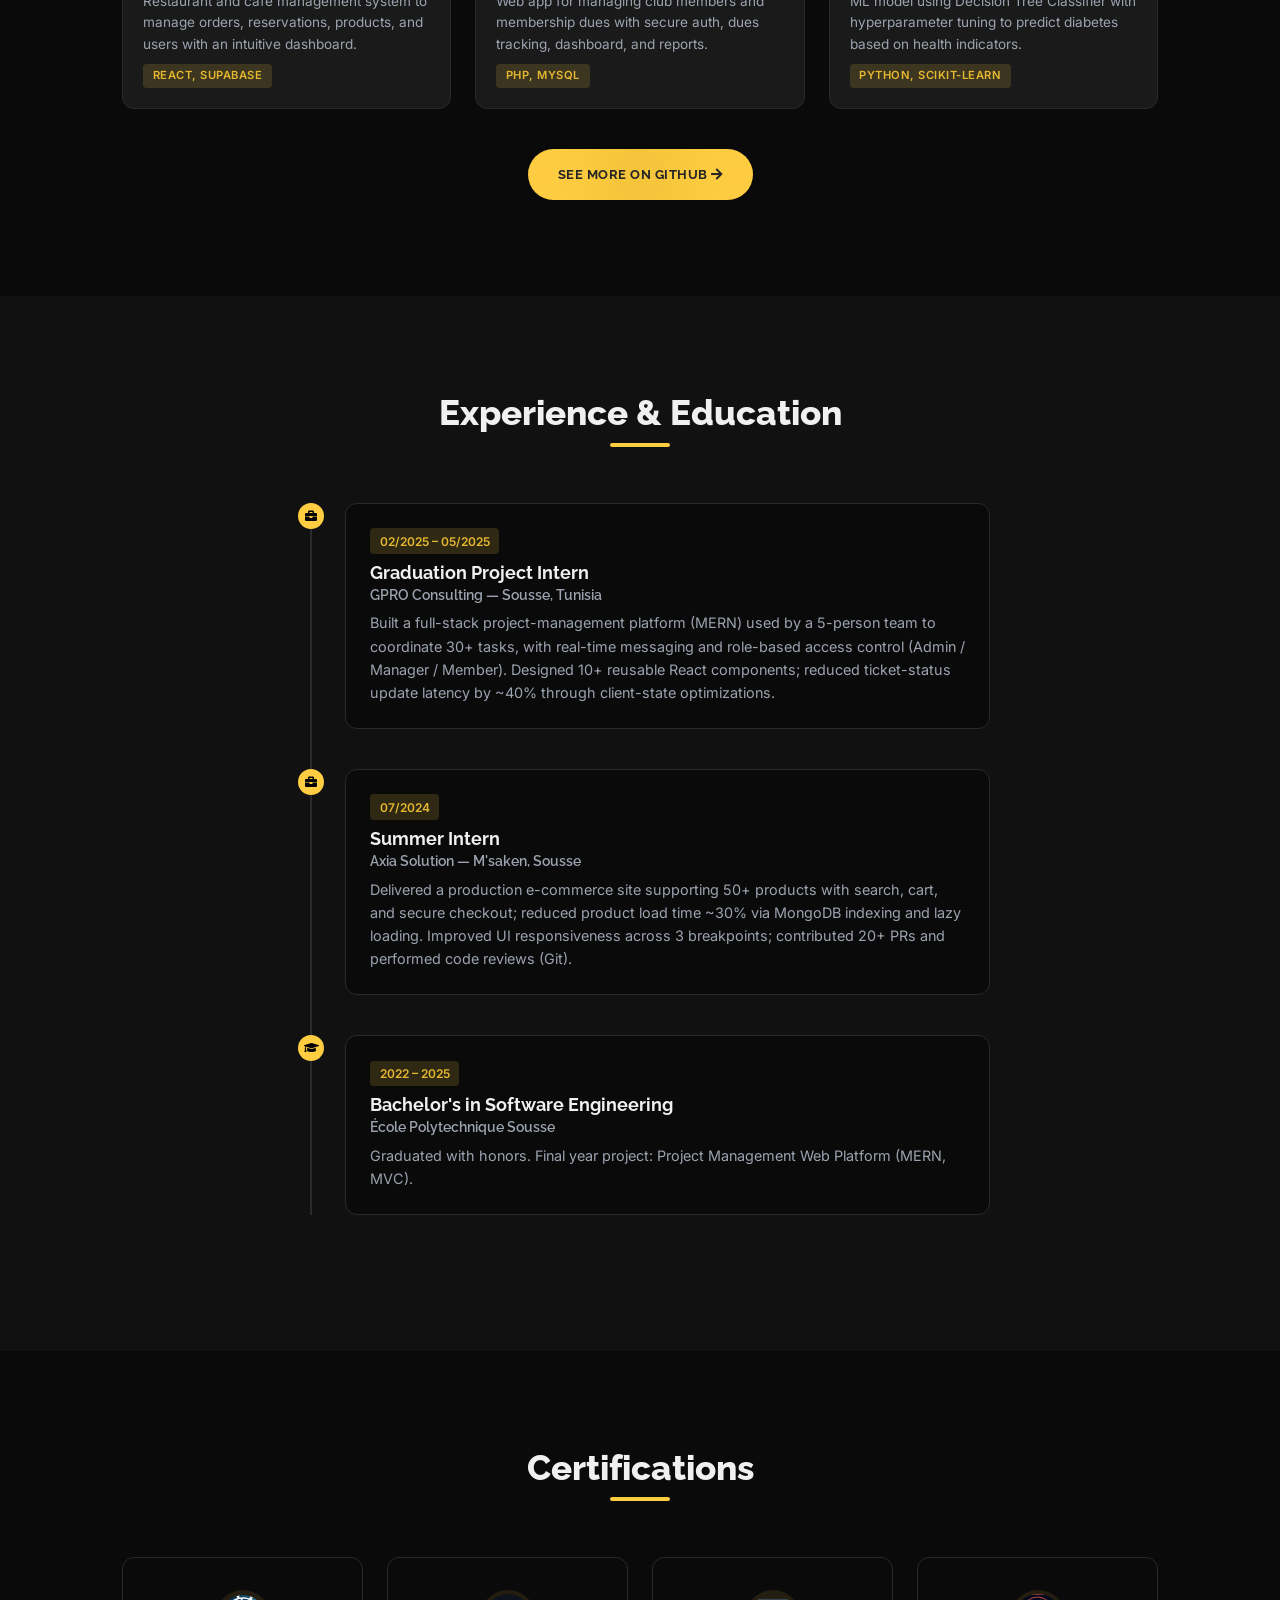
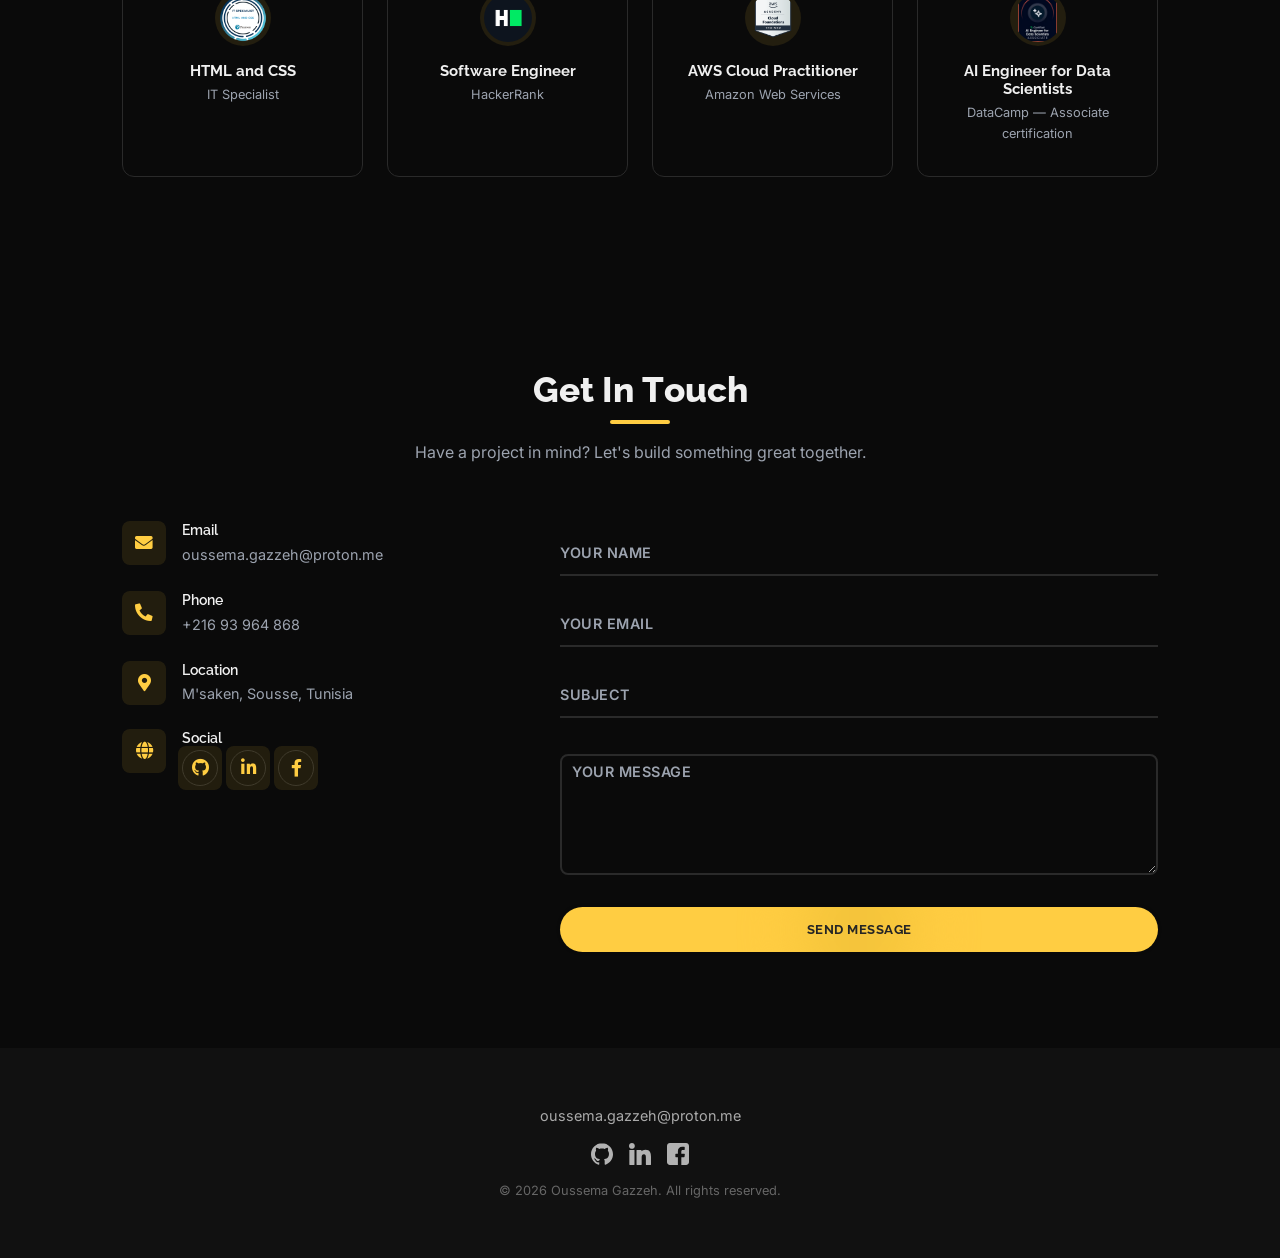
==== commit ef0dd6cd: "Replace 'MERN Stack Developer' with 'Full stack developer'" ====
--- a/index.html
+++ b/index.html
@@ -198,7 +198,7 @@
             <img src="assets/Group 1.png" alt="About Oussema" />
           </div>
           <div class="about-text">
-            <h3>Graduate Software Engineer | MERN Stack Developer</h3>
+            <h3>Graduate Software Engineer | Full stack developer</h3>
             <p>
               I'm a graduate Software Engineering student from École
               Polytechnique Sousse with hands-on experience building production
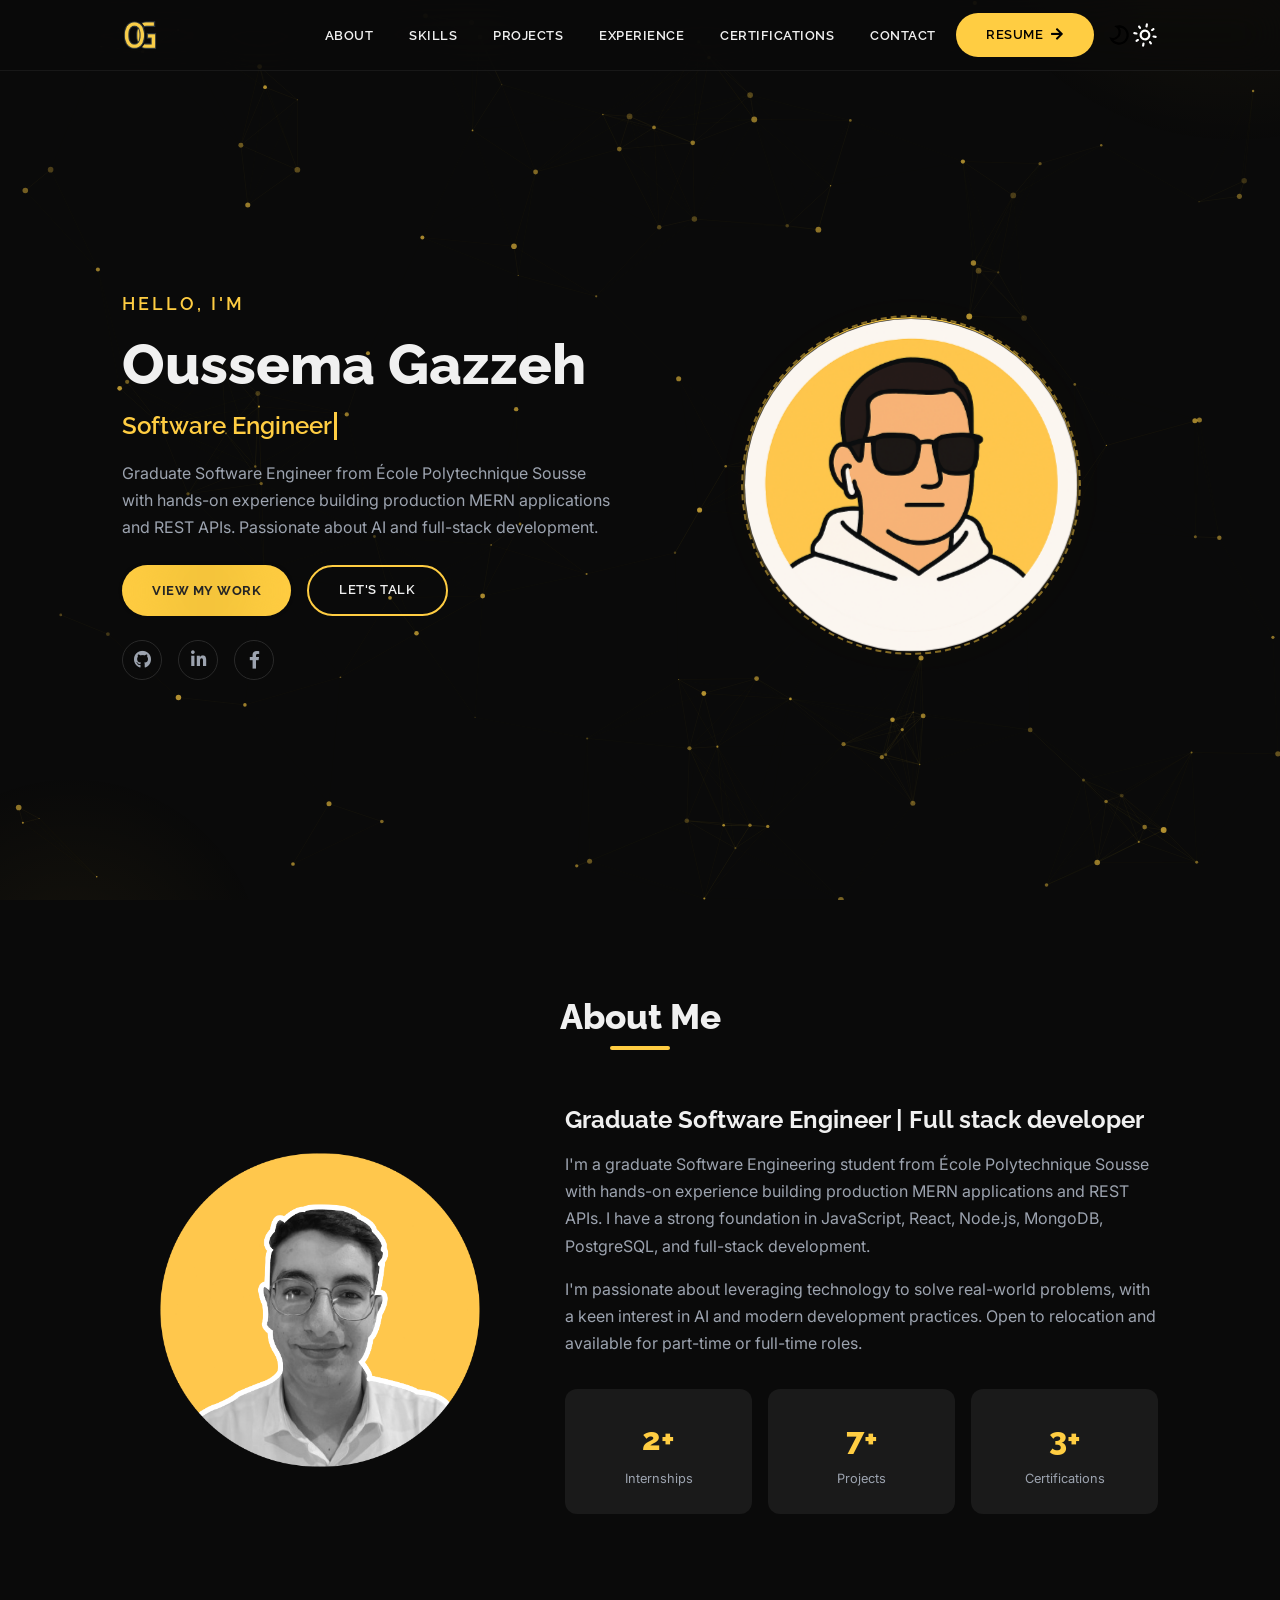
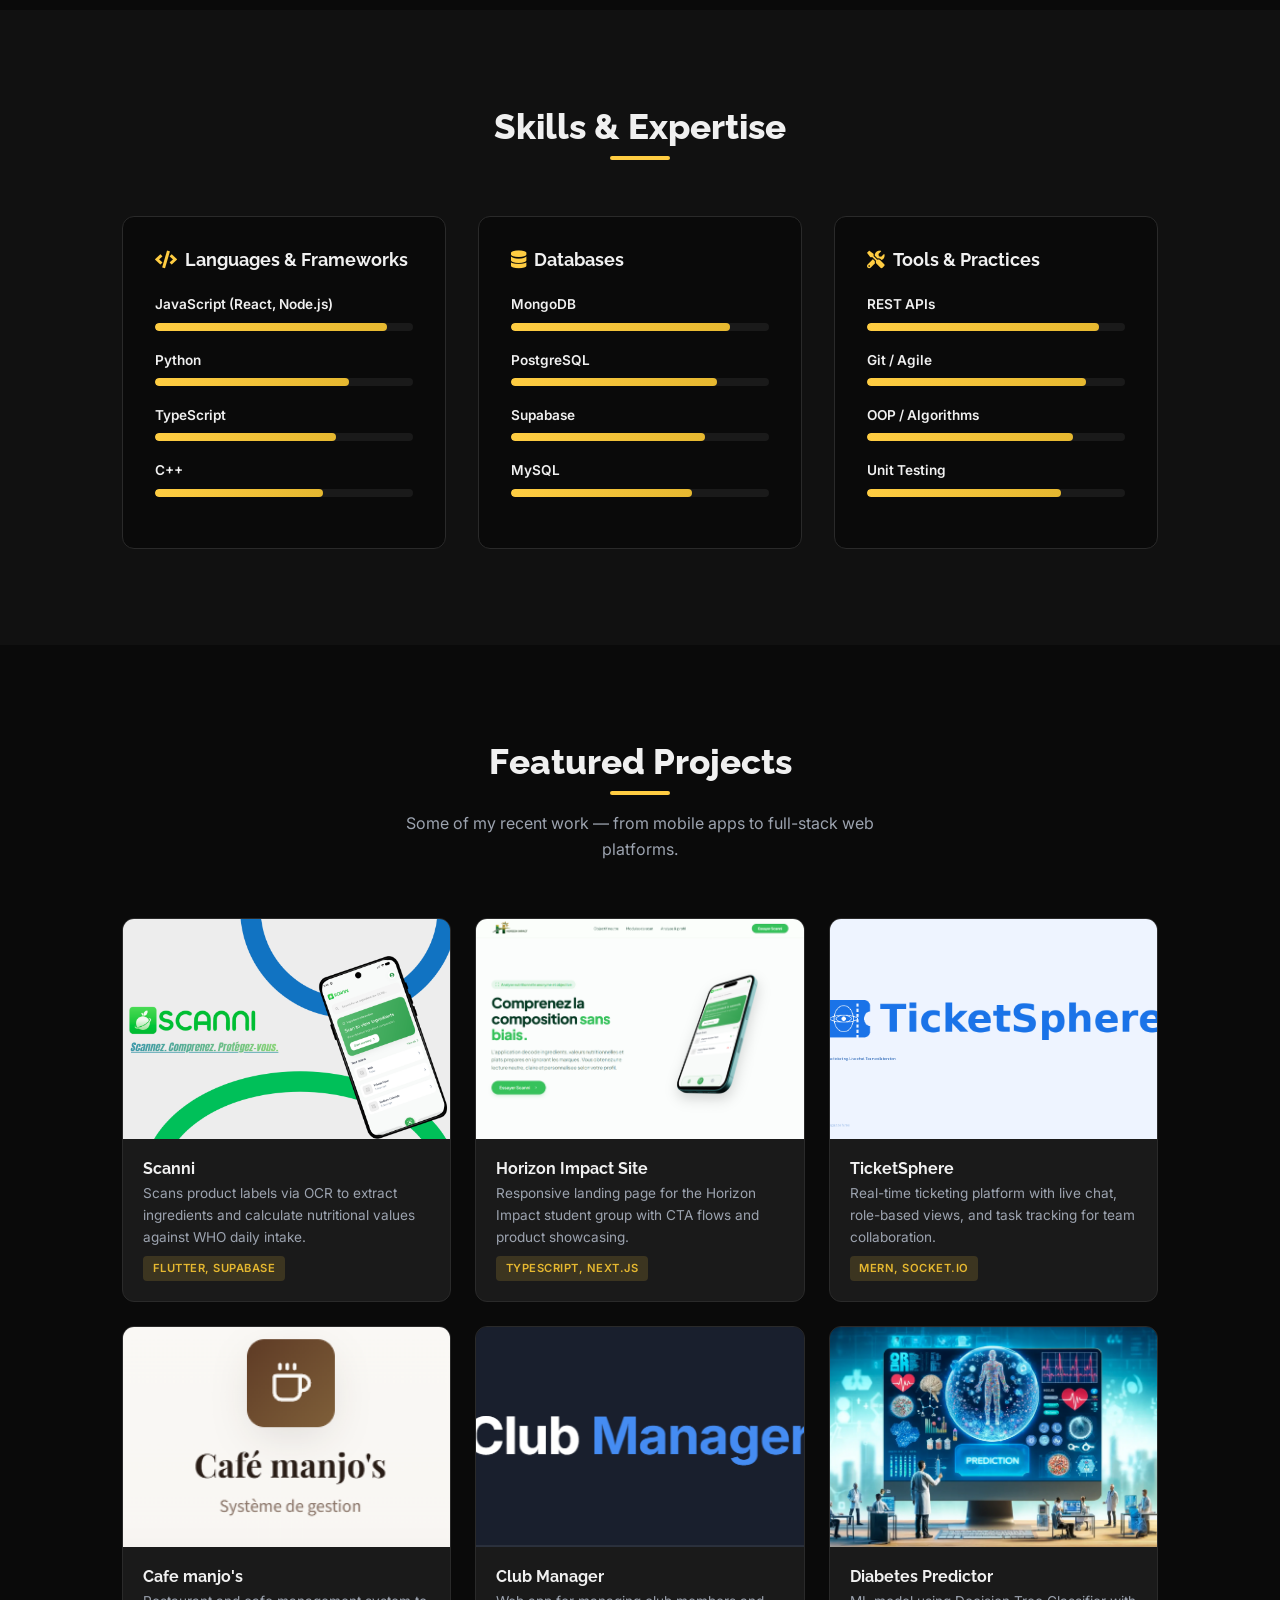
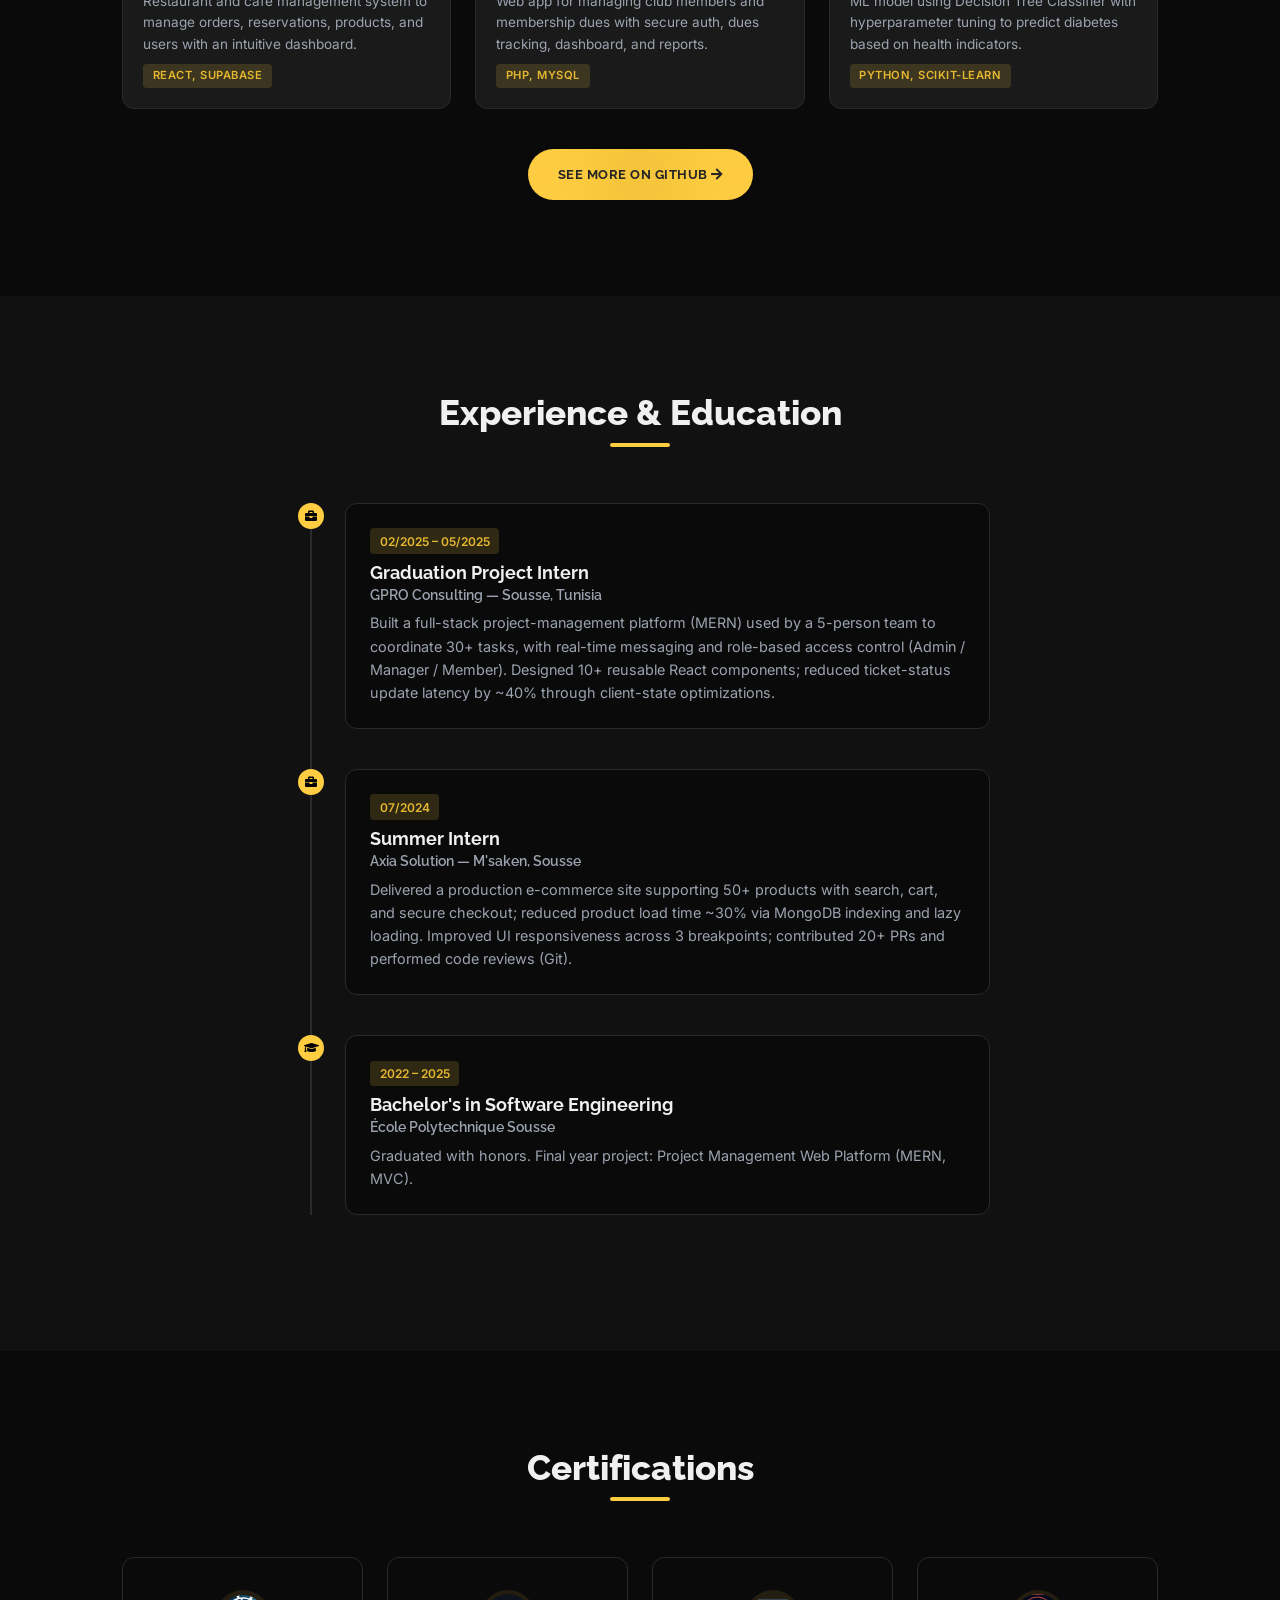
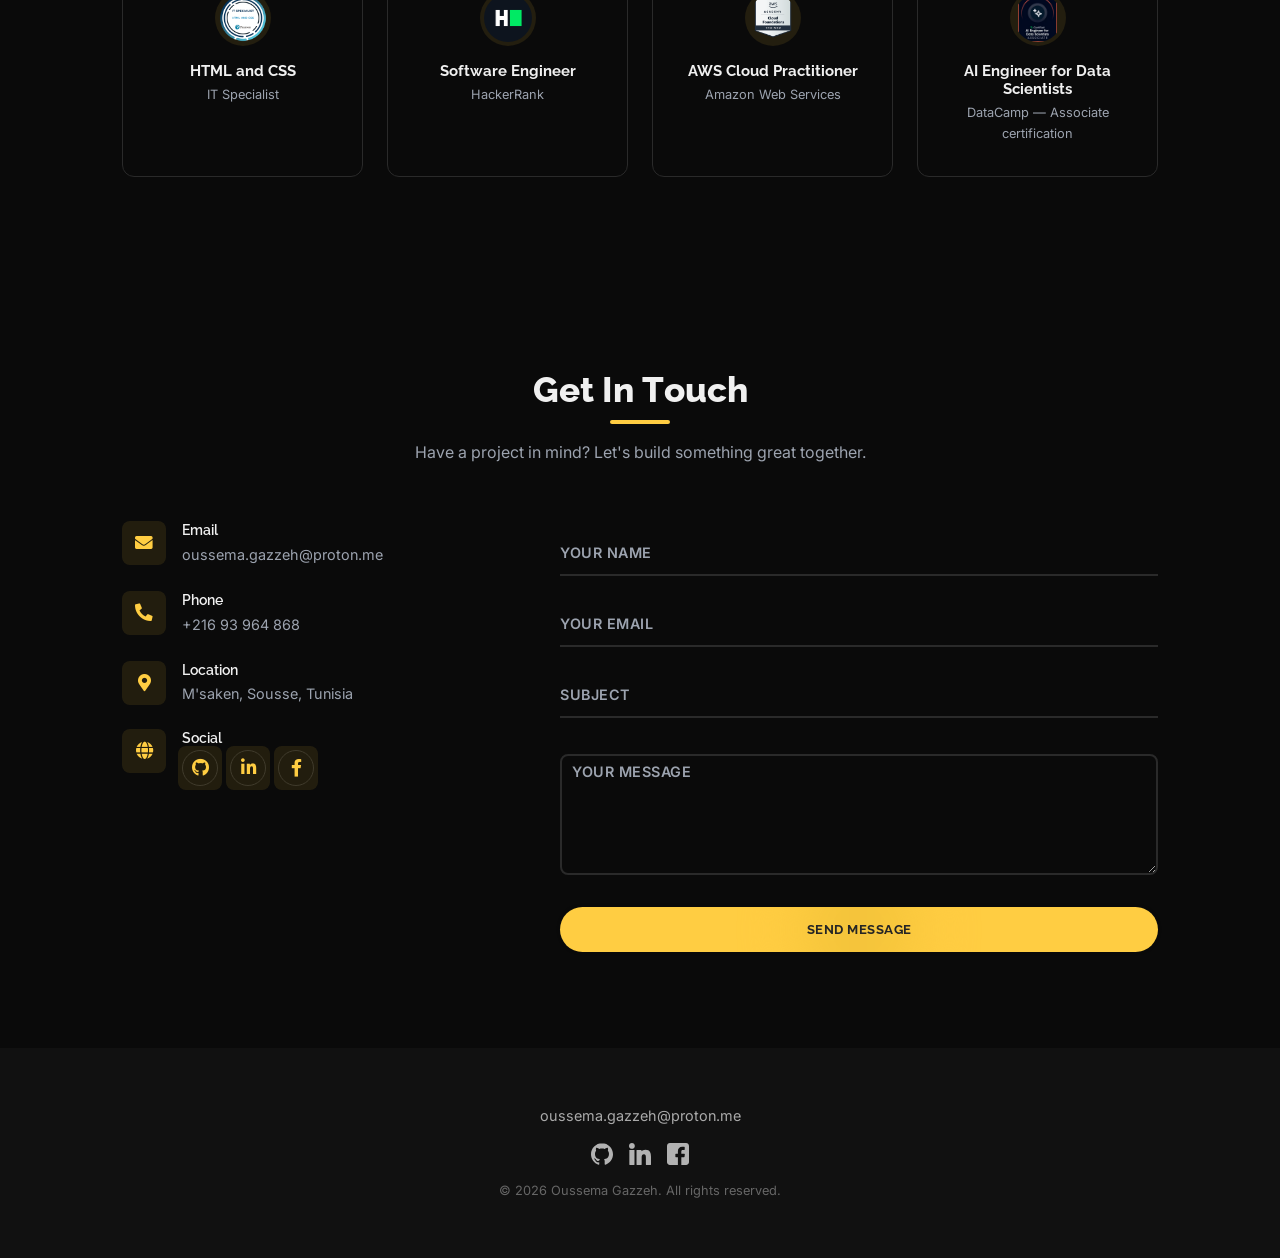
==== commit aedb2d1b: "Update GitHub link in project overlay" ====
--- a/index.html
+++ b/index.html
@@ -395,7 +395,7 @@
             >
               <div class="project-overlay">
                 <div class="project-links">
-                  <a href="#" target="_blank"><i class="fab fa-github"></i></a>
+                  <a href="https://github.com/oussemagazzah/TicketSphere" target="_blank"><i class="fab fa-github"></i></a>
                   <a href="#" target="_blank"
                     ><i class="fas fa-external-link-alt"></i
                   ></a>
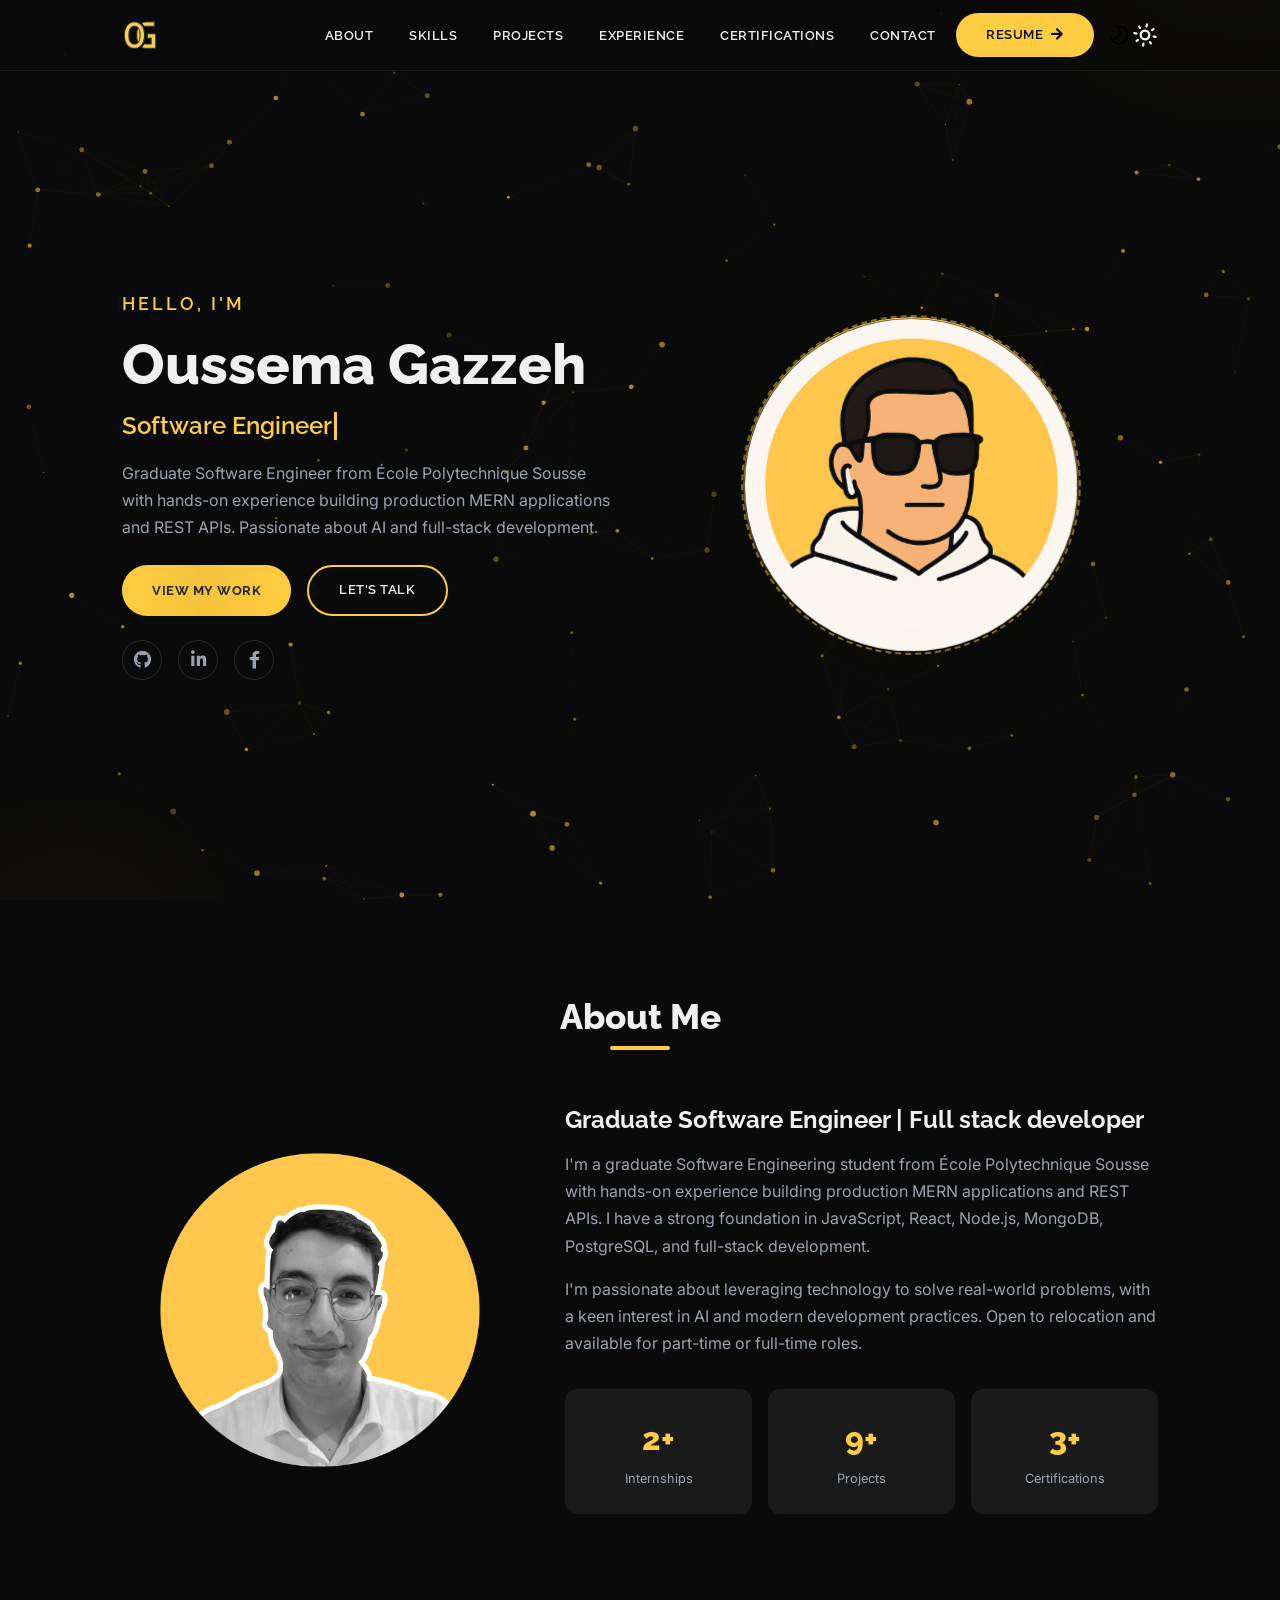
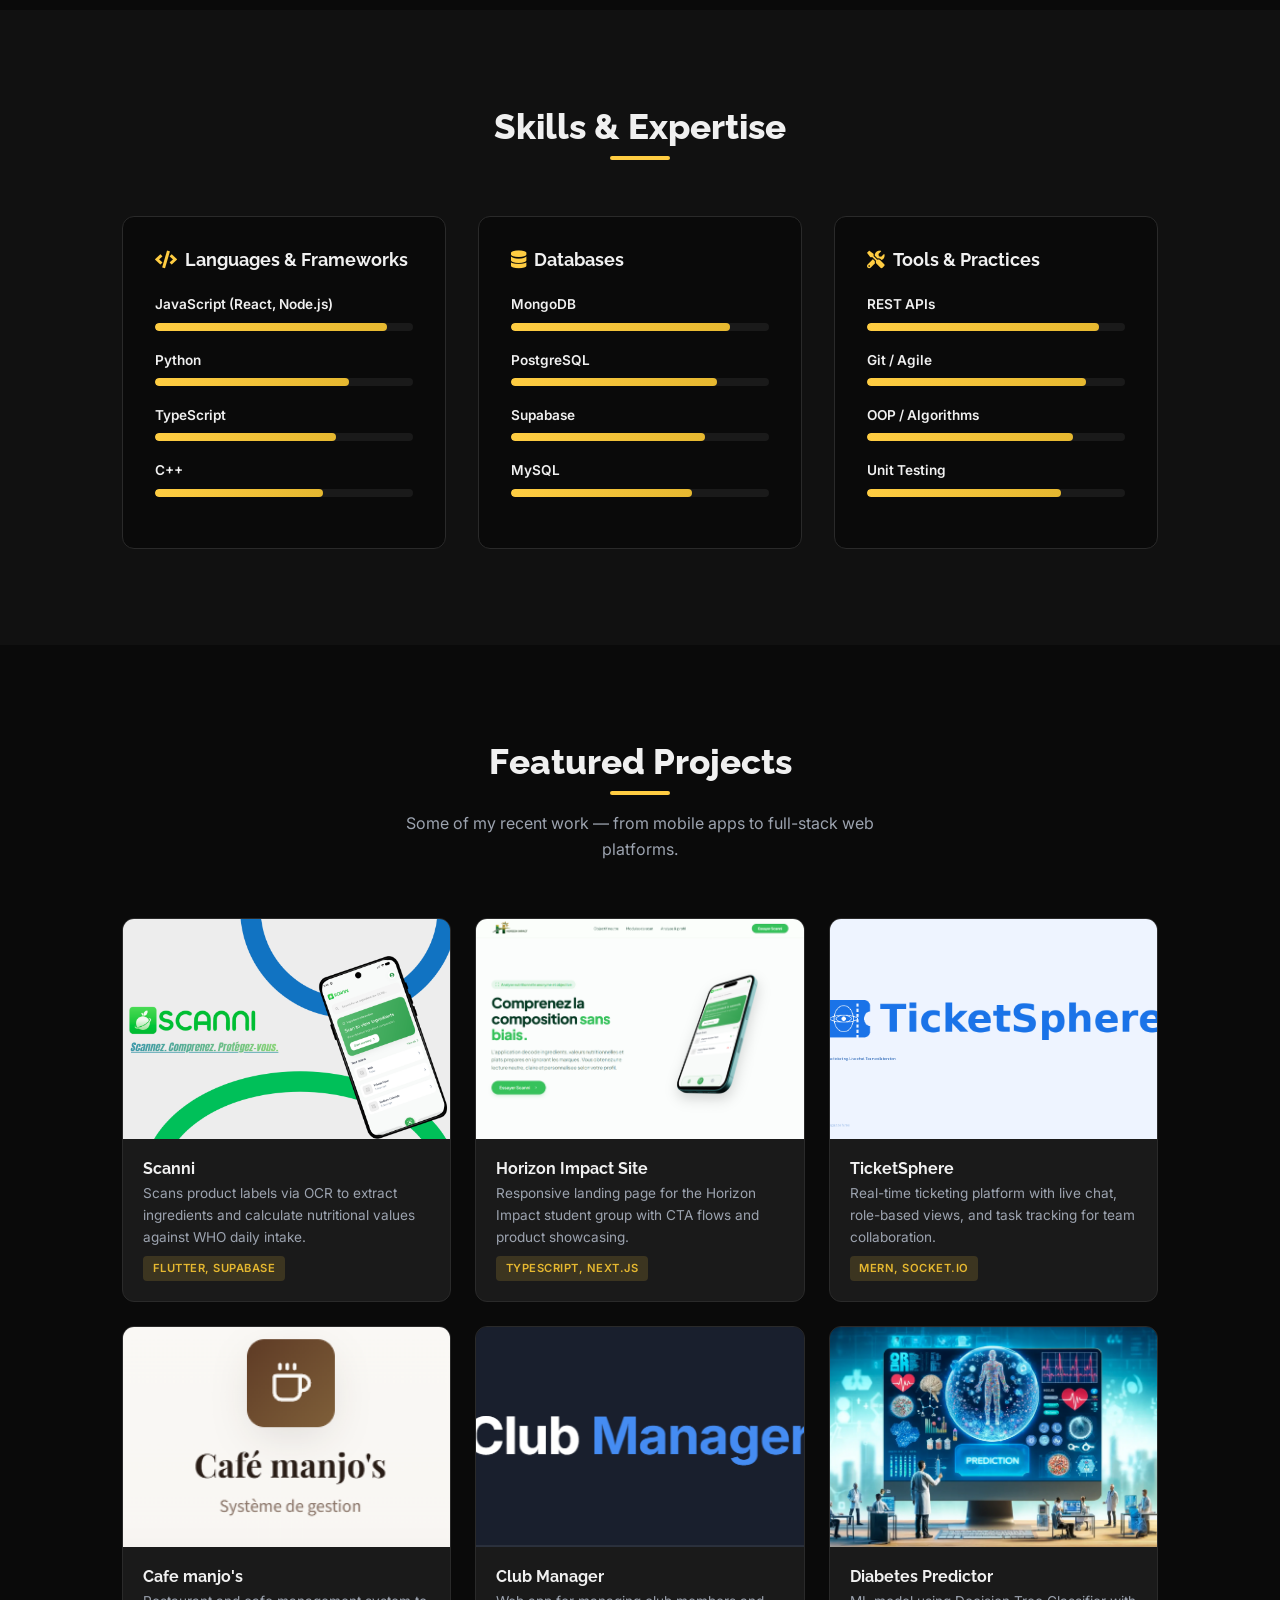
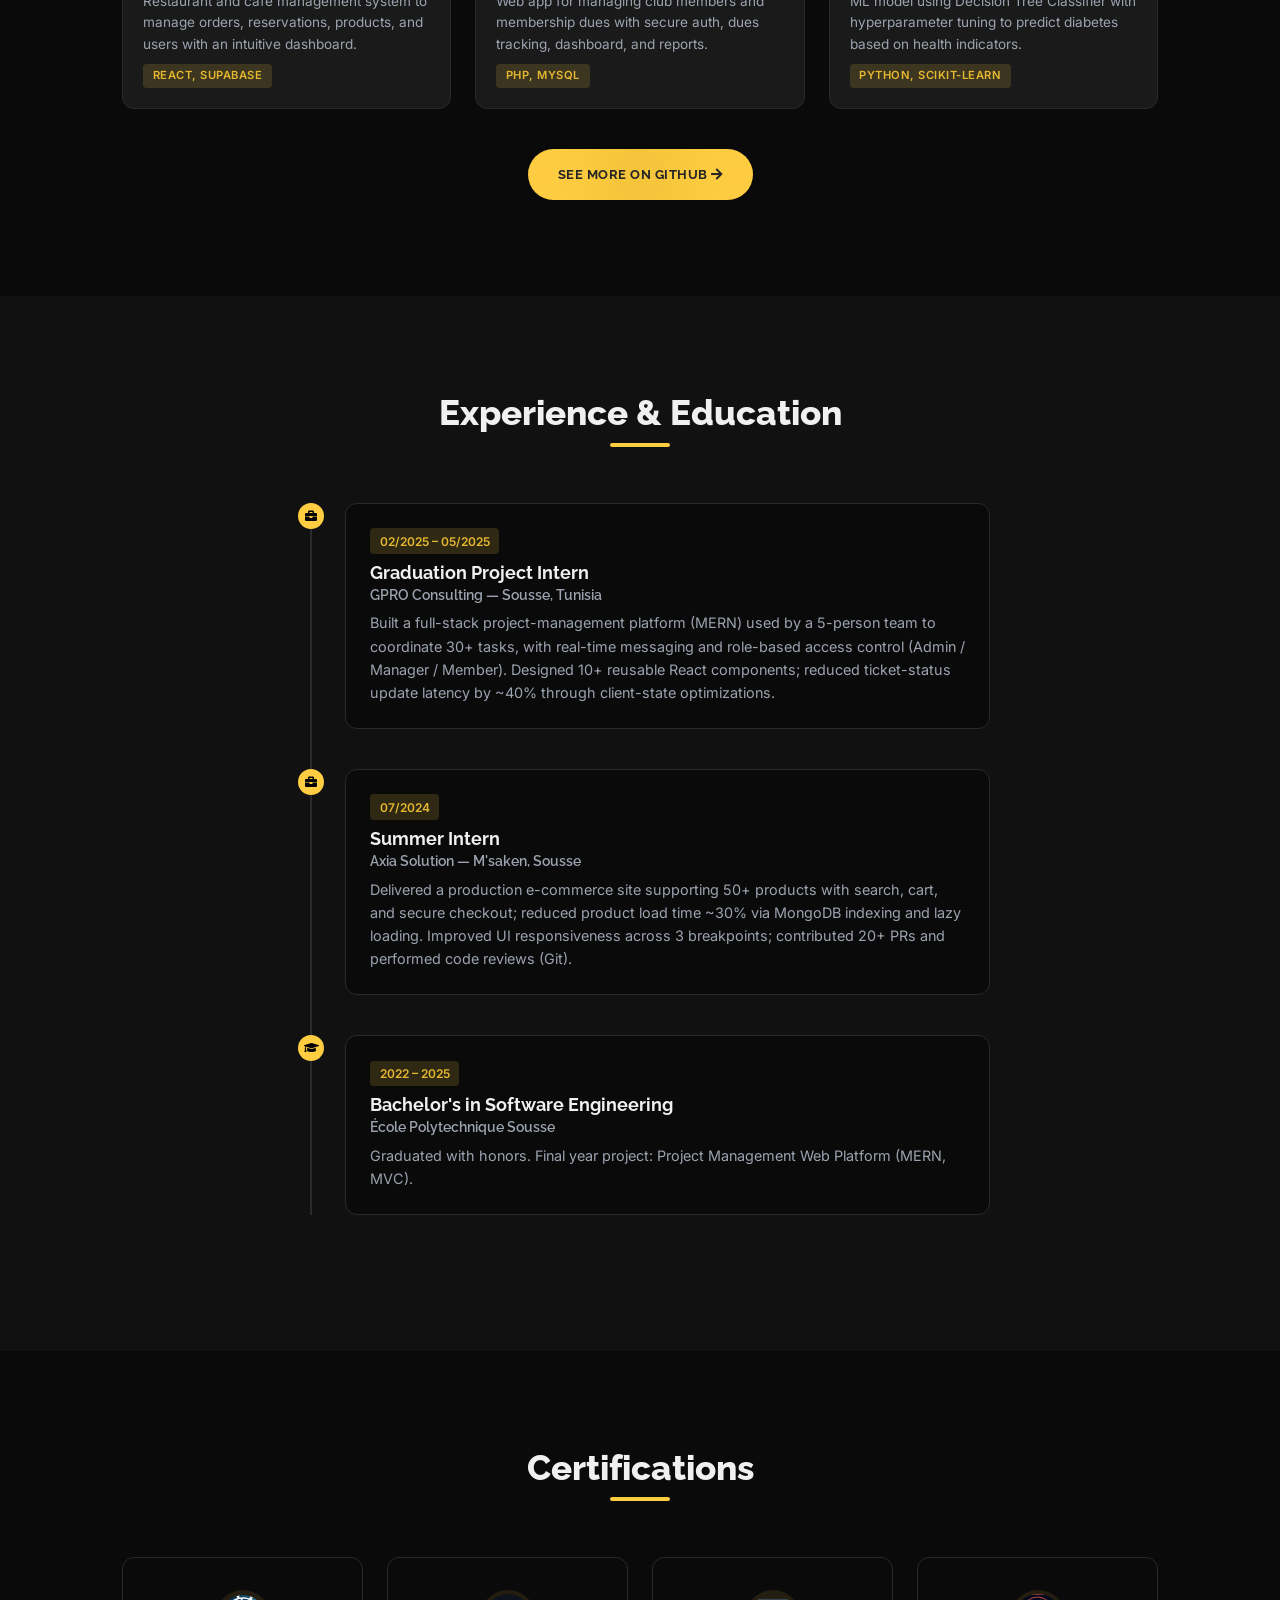
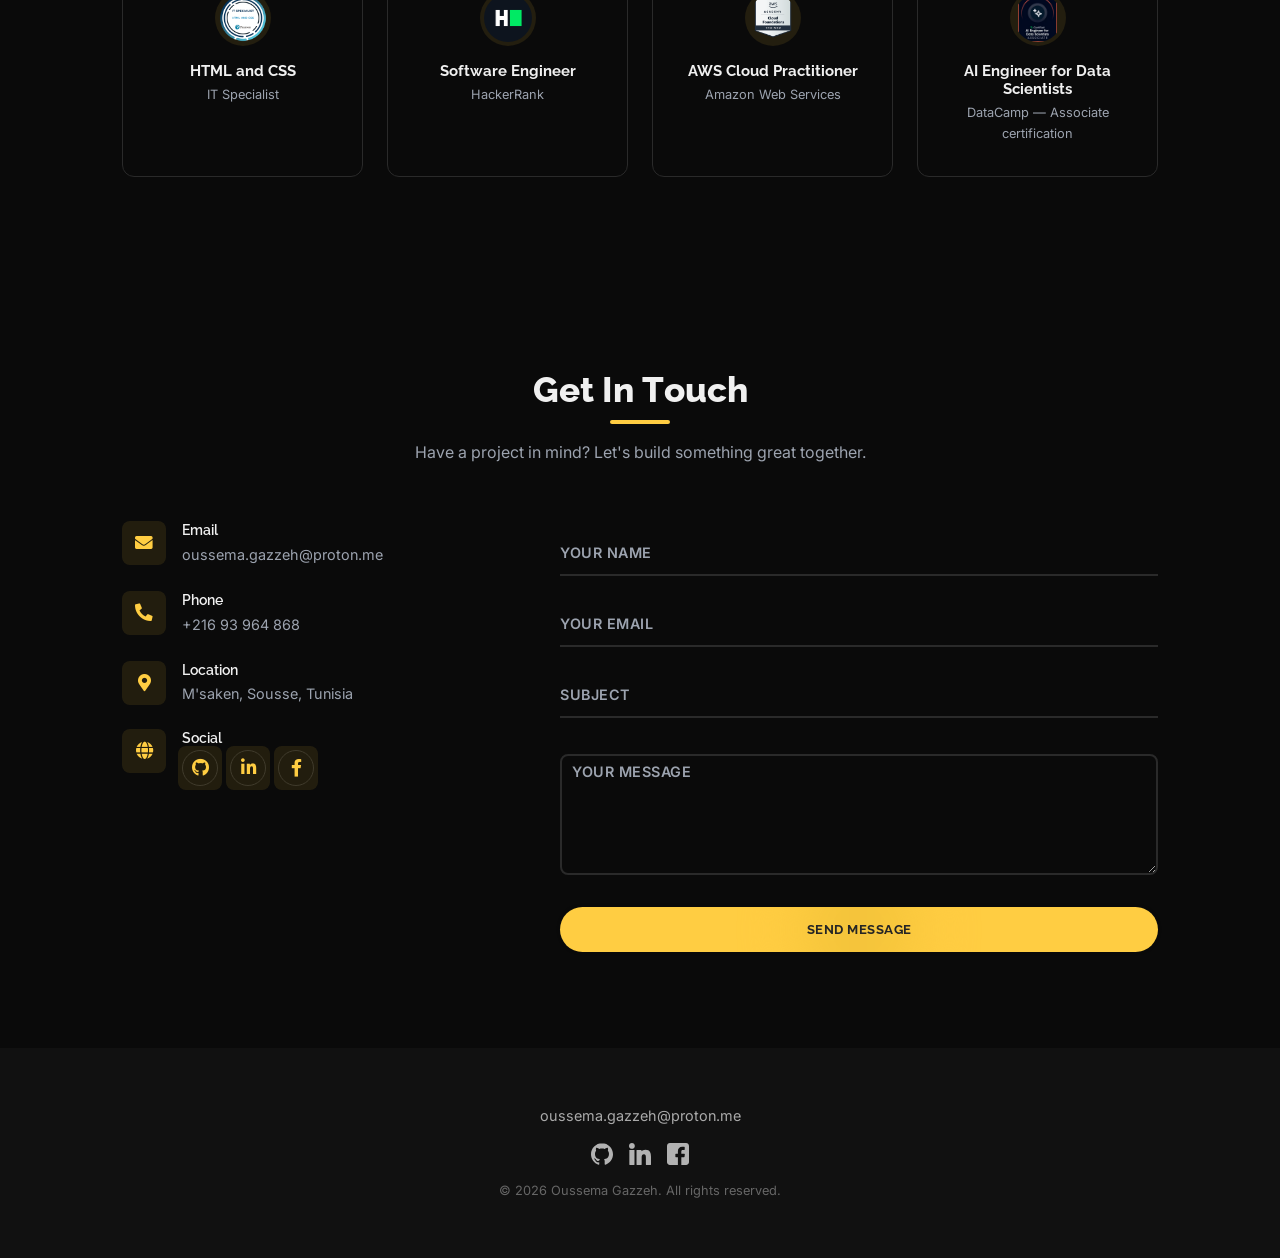
==== commit 432f3b30: "Update resume PDF and project count" ====
--- a/index.html
+++ b/index.html
@@ -218,7 +218,7 @@
                 <span class="stat-label">Internships</span>
               </div>
               <div class="stat">
-                <span class="stat-number" data-count="10">0</span>
+                <span class="stat-number" data-count="13">0</span>
                 <span class="stat-label">Projects</span>
               </div>
               <div class="stat">
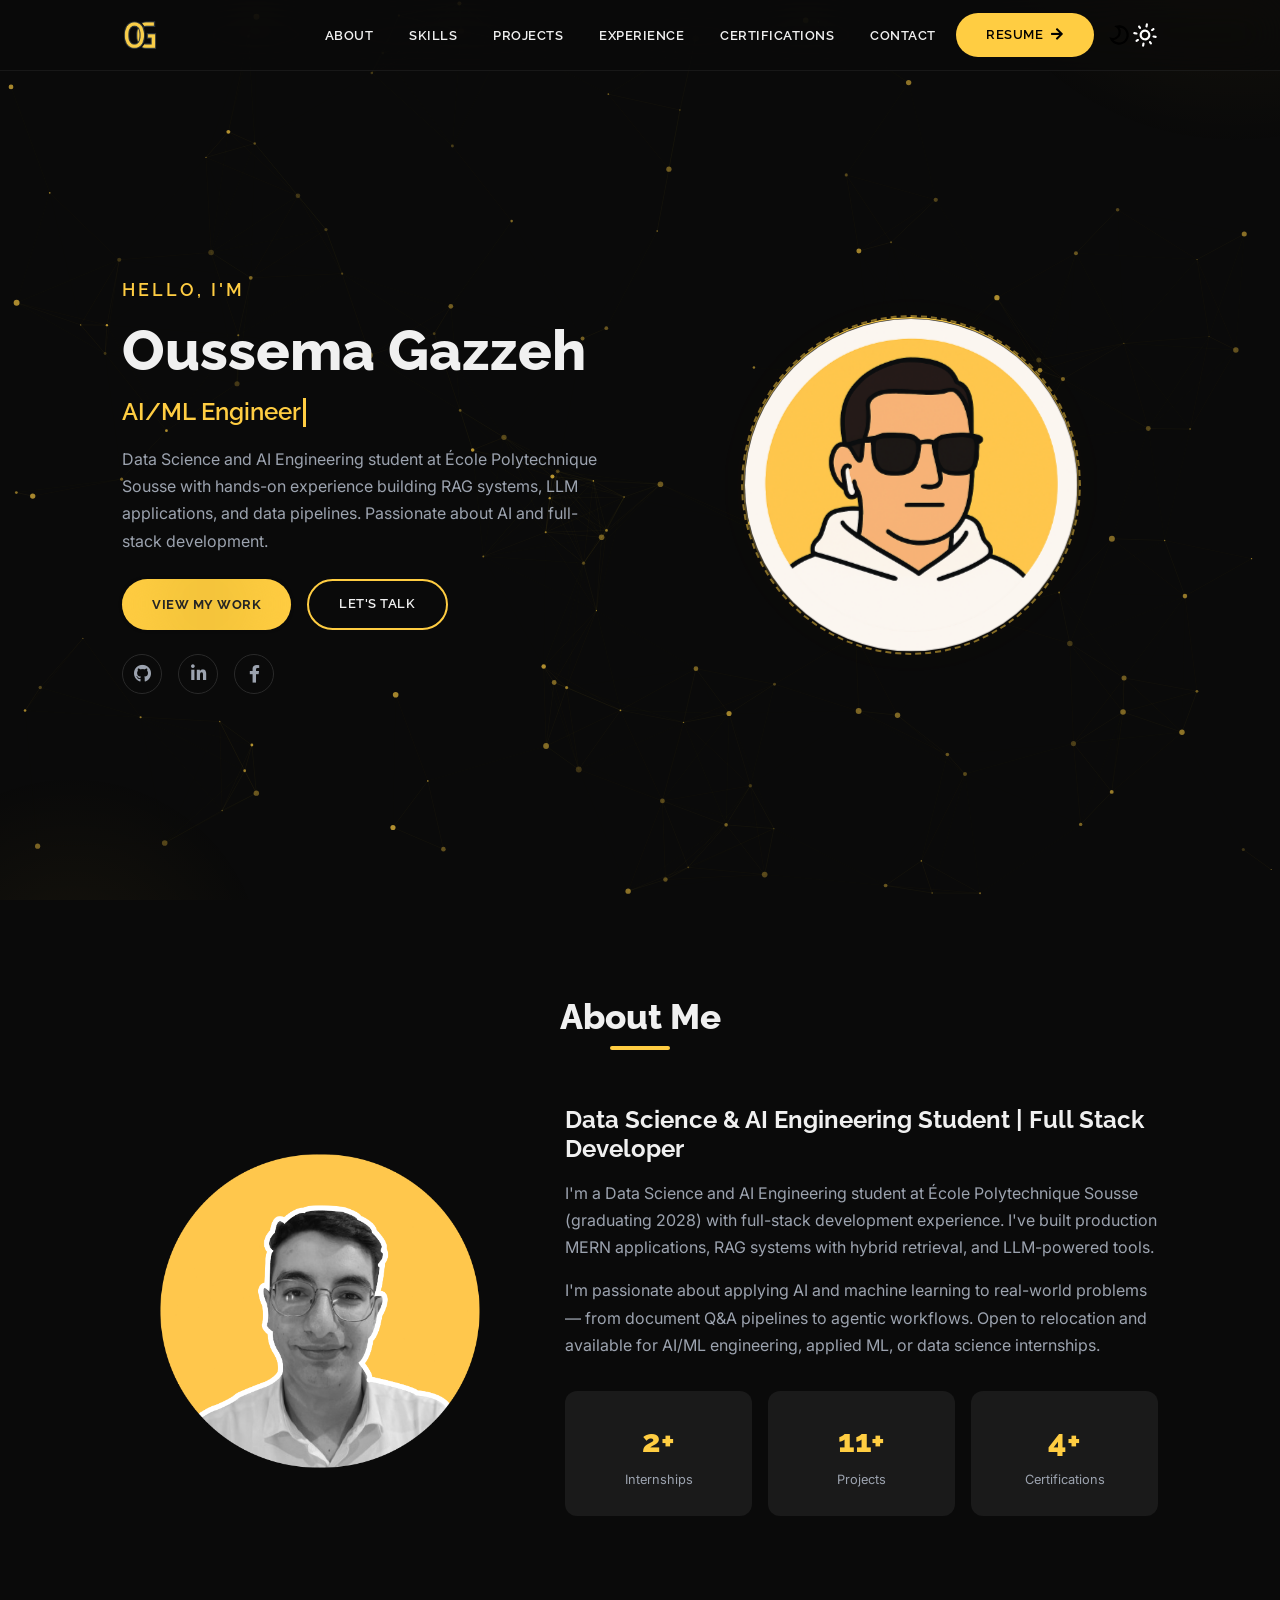
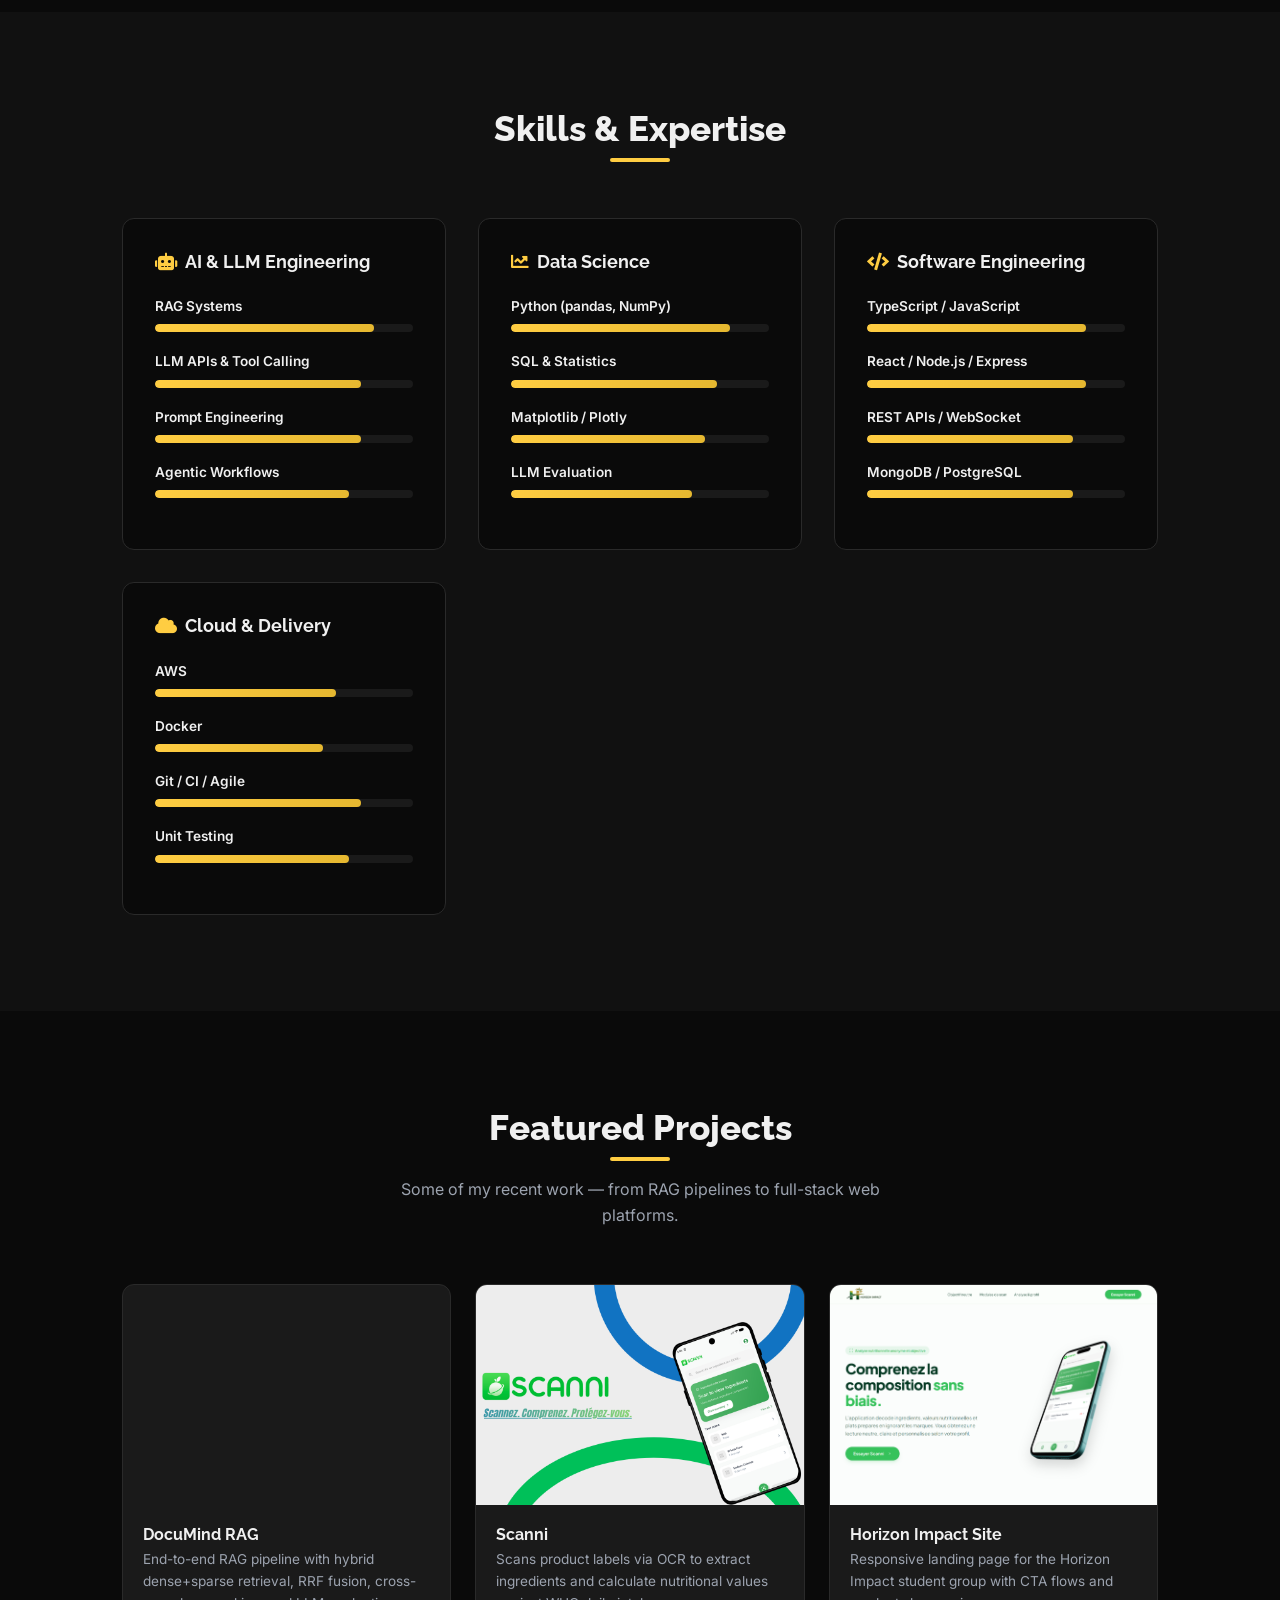
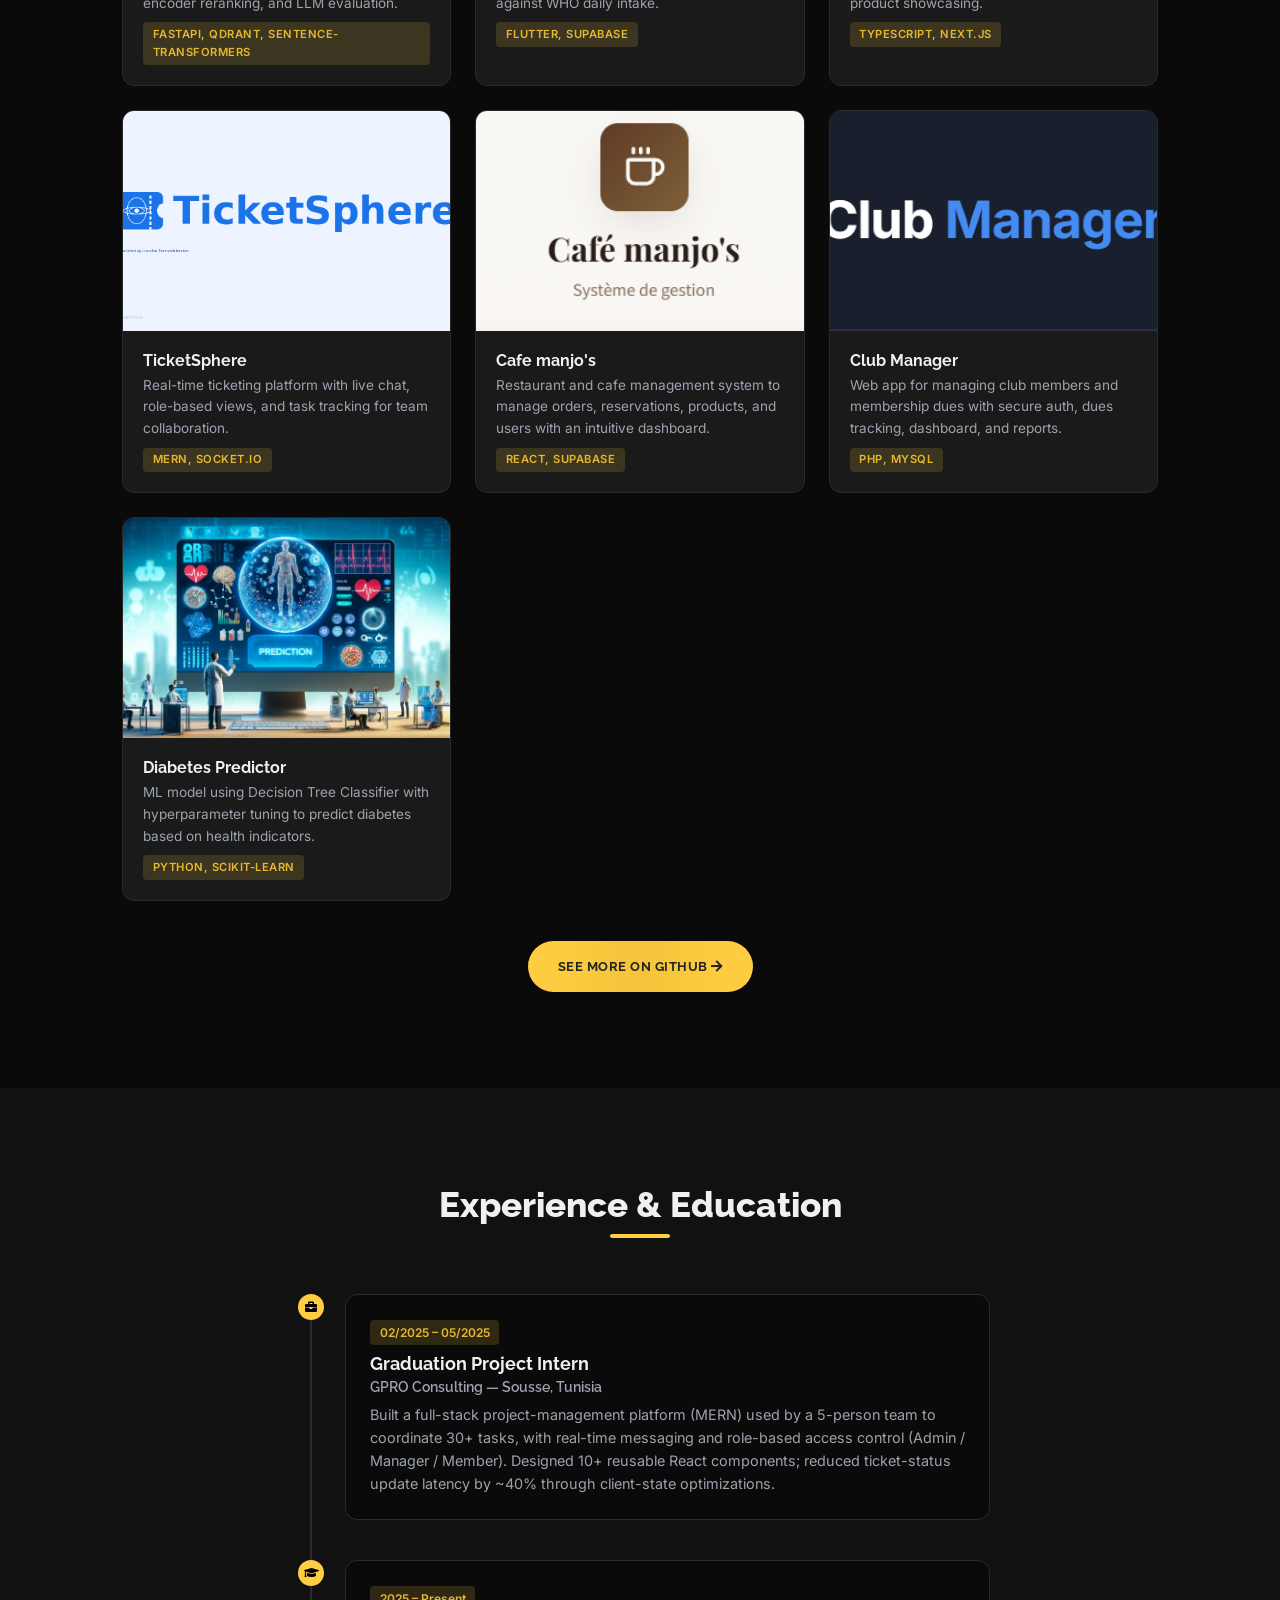
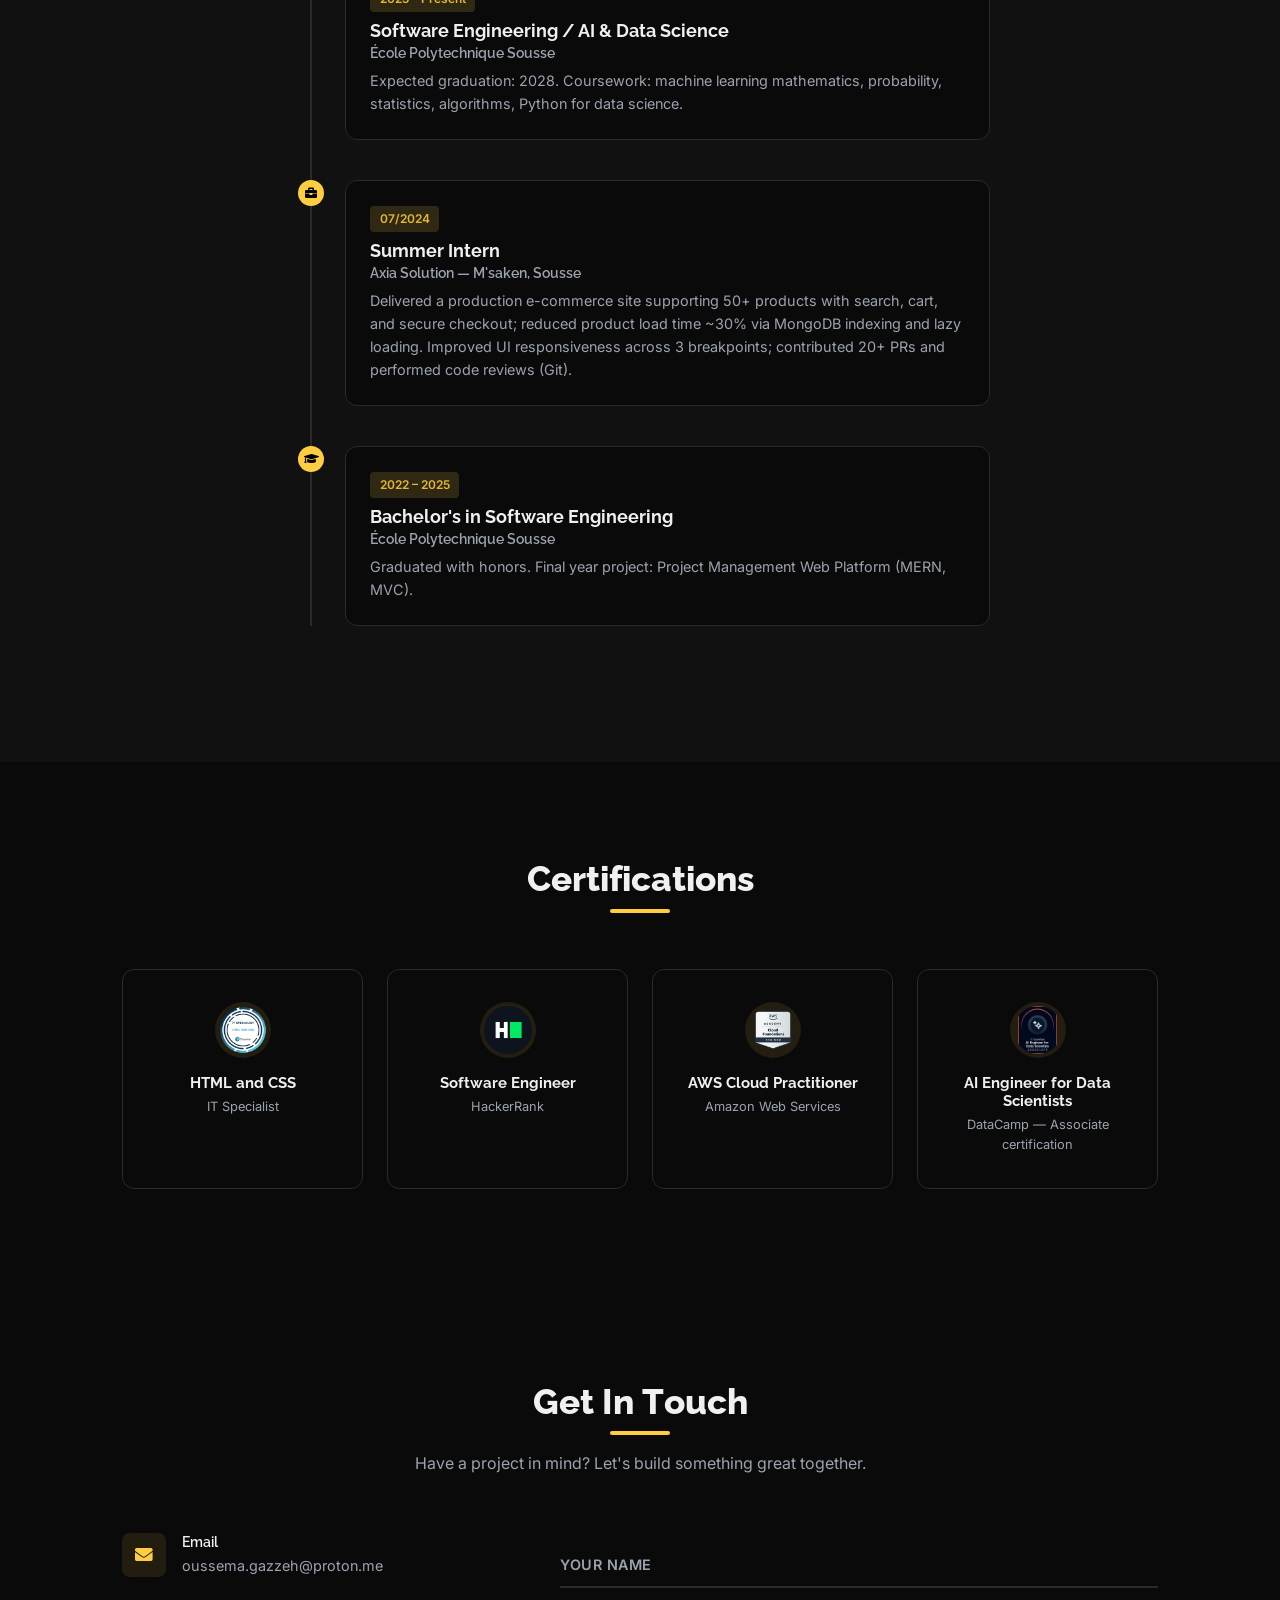
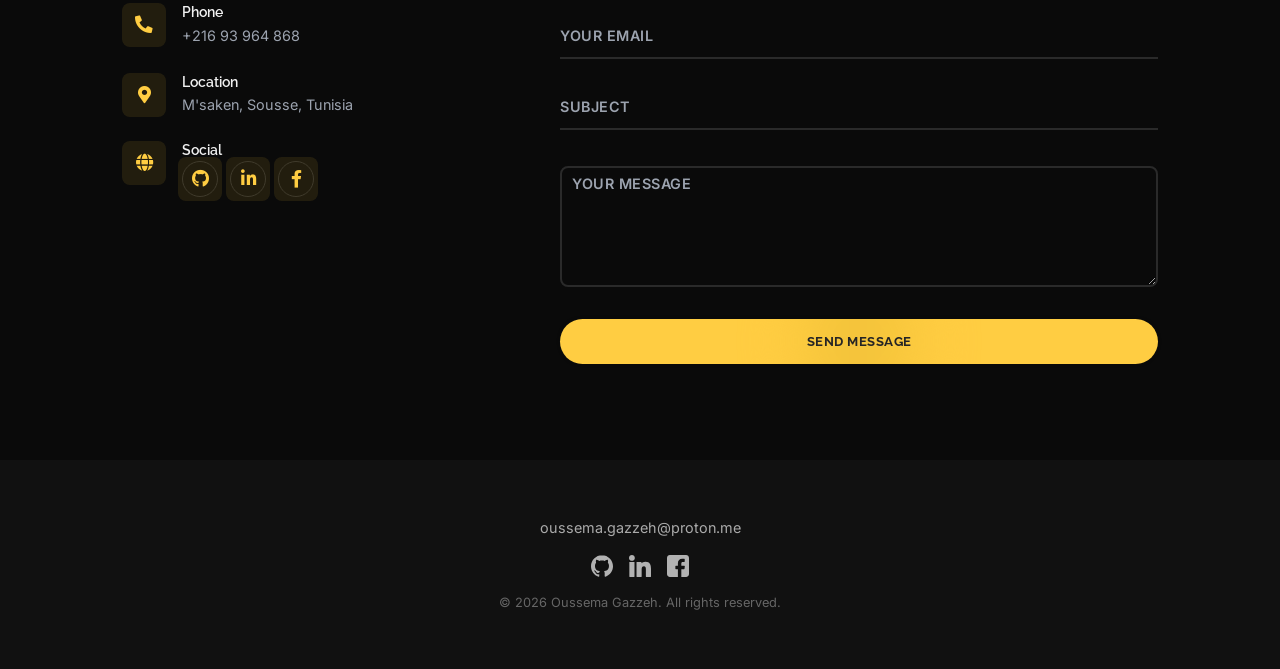
==== commit 97220e0b: "Rebrand portfolio to AI/ML focus: add RAG project, AI/ML skills, update profile text" ====
--- a/index.html
+++ b/index.html
@@ -4,19 +4,19 @@
     <meta charset="UTF-8" />
     <meta http-equiv="X-UA-Compatible" content="IE=edge" />
     <meta name="viewport" content="width=device-width, initial-scale=1.0" />
-    <title>Oussema Gazzeh | Software Engineer</title>
-    <meta name="title" content="Oussema Gazzeh | Software Engineer" />
+    <title>Oussema Gazzeh | AI/ML Engineer</title>
+    <meta name="title" content="Oussema Gazzeh | AI/ML Engineer" />
     <meta
       name="description"
-      content="Graduate Software Engineer from École Polytechnique Sousse. Full-stack MERN developer with experience building production applications and REST APIs."
+      content="Data Science and AI Engineering student with full-stack development experience and hands-on projects in RAG systems, LLM applications, and data pipelines."
     />
 
     <meta property="og:type" content="website" />
     <meta property="og:url" content="https://oussemagazzeh.github.io" />
-    <meta property="og:title" content="Oussema Gazzeh | Software Engineer" />
+    <meta property="og:title" content="Oussema Gazzeh | AI/ML Engineer" />
     <meta
       property="og:description"
-      content="Graduate Software Engineer from École Polytechnique Sousse. Full-stack MERN developer with experience building production applications and REST APIs."
+      content="Data Science and AI Engineering student with full-stack development experience and hands-on projects in RAG systems, LLM applications, and data pipelines."
     />
     <meta property="og:image" content="assets/profile-image.png" />
 
@@ -24,11 +24,11 @@
     <meta property="twitter:url" content="https://oussemagazzeh.github.io" />
     <meta
       property="twitter:title"
-      content="Oussema Gazzeh | Software Engineer"
+      content="Oussema Gazzeh | AI/ML Engineer"
     />
     <meta
       property="twitter:description"
-      content="Graduate Software Engineer from École Polytechnique Sousse. Full-stack MERN developer with experience building production applications and REST APIs."
+      content="Data Science and AI Engineering student with full-stack development experience and hands-on projects in RAG systems, LLM applications, and data pipelines."
     />
     <meta property="twitter:image" content="assets/profile-image.png" />
 
@@ -134,9 +134,10 @@
               <span class="typed-text"></span><span class="cursor">&nbsp;</span>
             </h2>
             <p class="hero-description">
-              Graduate Software Engineer from École Polytechnique Sousse with
-              hands-on experience building production MERN applications and REST
-              APIs. Passionate about AI and full-stack development.
+              Data Science and AI Engineering student at École Polytechnique
+              Sousse with hands-on experience building RAG systems, LLM
+              applications, and data pipelines. Passionate about AI and
+              full-stack development.
             </p>
             <div class="hero-actions">
               <a href="#projects" class="uiverse-btn hero-btn">
@@ -198,19 +199,18 @@
             <img src="assets/Group 1.png" alt="About Oussema" />
           </div>
           <div class="about-text">
-            <h3>Graduate Software Engineer | Full stack developer</h3>
+            <h3>Data Science & AI Engineering Student | Full Stack Developer</h3>
             <p>
-              I'm a graduate Software Engineering student from École
-              Polytechnique Sousse with hands-on experience building production
-              MERN applications and REST APIs. I have a strong foundation in
-              JavaScript, React, Node.js, MongoDB, PostgreSQL, and full-stack
-              development.
+              I'm a Data Science and AI Engineering student at École
+              Polytechnique Sousse (graduating 2028) with full-stack
+              development experience. I've built production MERN applications,
+              RAG systems with hybrid retrieval, and LLM-powered tools.
             </p>
             <p>
-              I'm passionate about leveraging technology to solve real-world
-              problems, with a keen interest in AI and modern development
-              practices. Open to relocation and available for part-time or
-              full-time roles.
+              I'm passionate about applying AI and machine learning to
+              real-world problems — from document Q&A pipelines to
+              agentic workflows. Open to relocation and available for AI/ML
+              engineering, applied ML, or data science internships.
             </p>
             <div class="about-stats">
               <div class="stat">
@@ -240,75 +240,102 @@
         </div>
         <div class="skills-content fade-in">
           <div class="skill-category">
-            <h3><i class="fas fa-code"></i> Languages & Frameworks</h3>
-            <div class="skill-bar">
-              <span class="skill-name">JavaScript (React, Node.js)</span>
-              <div class="skill-track">
-                <div class="skill-fill" data-width="90"></div>
-              </div>
-            </div>
-            <div class="skill-bar">
-              <span class="skill-name">Python</span>
+            <h3><i class="fas fa-robot"></i> AI & LLM Engineering</h3>
+            <div class="skill-bar">
+              <span class="skill-name">RAG Systems</span>
+              <div class="skill-track">
+                <div class="skill-fill" data-width="85"></div>
+              </div>
+            </div>
+            <div class="skill-bar">
+              <span class="skill-name">LLM APIs & Tool Calling</span>
+              <div class="skill-track">
+                <div class="skill-fill" data-width="80"></div>
+              </div>
+            </div>
+            <div class="skill-bar">
+              <span class="skill-name">Prompt Engineering</span>
+              <div class="skill-track">
+                <div class="skill-fill" data-width="80"></div>
+              </div>
+            </div>
+            <div class="skill-bar">
+              <span class="skill-name">Agentic Workflows</span>
               <div class="skill-track">
                 <div class="skill-fill" data-width="75"></div>
               </div>
             </div>
-            <div class="skill-bar">
-              <span class="skill-name">TypeScript</span>
+          </div>
+          <div class="skill-category">
+            <h3><i class="fas fa-chart-line"></i> Data Science</h3>
+            <div class="skill-bar">
+              <span class="skill-name">Python (pandas, NumPy)</span>
+              <div class="skill-track">
+                <div class="skill-fill" data-width="85"></div>
+              </div>
+            </div>
+            <div class="skill-bar">
+              <span class="skill-name">SQL & Statistics</span>
+              <div class="skill-track">
+                <div class="skill-fill" data-width="80"></div>
+              </div>
+            </div>
+            <div class="skill-bar">
+              <span class="skill-name">Matplotlib / Plotly</span>
+              <div class="skill-track">
+                <div class="skill-fill" data-width="75"></div>
+              </div>
+            </div>
+            <div class="skill-bar">
+              <span class="skill-name">LLM Evaluation</span>
               <div class="skill-track">
                 <div class="skill-fill" data-width="70"></div>
               </div>
             </div>
-            <div class="skill-bar">
-              <span class="skill-name">C++</span>
+          </div>
+          <div class="skill-category">
+            <h3><i class="fas fa-code"></i> Software Engineering</h3>
+            <div class="skill-bar">
+              <span class="skill-name">TypeScript / JavaScript</span>
+              <div class="skill-track">
+                <div class="skill-fill" data-width="85"></div>
+              </div>
+            </div>
+            <div class="skill-bar">
+              <span class="skill-name">React / Node.js / Express</span>
+              <div class="skill-track">
+                <div class="skill-fill" data-width="85"></div>
+              </div>
+            </div>
+            <div class="skill-bar">
+              <span class="skill-name">REST APIs / WebSocket</span>
+              <div class="skill-track">
+                <div class="skill-fill" data-width="80"></div>
+              </div>
+            </div>
+            <div class="skill-bar">
+              <span class="skill-name">MongoDB / PostgreSQL</span>
+              <div class="skill-track">
+                <div class="skill-fill" data-width="80"></div>
+              </div>
+            </div>
+          </div>
+          <div class="skill-category">
+            <h3><i class="fas fa-cloud"></i> Cloud & Delivery</h3>
+            <div class="skill-bar">
+              <span class="skill-name">AWS</span>
+              <div class="skill-track">
+                <div class="skill-fill" data-width="70"></div>
+              </div>
+            </div>
+            <div class="skill-bar">
+              <span class="skill-name">Docker</span>
               <div class="skill-track">
                 <div class="skill-fill" data-width="65"></div>
               </div>
             </div>
-          </div>
-          <div class="skill-category">
-            <h3><i class="fas fa-database"></i> Databases</h3>
-            <div class="skill-bar">
-              <span class="skill-name">MongoDB</span>
-              <div class="skill-track">
-                <div class="skill-fill" data-width="85"></div>
-              </div>
-            </div>
-            <div class="skill-bar">
-              <span class="skill-name">PostgreSQL</span>
-              <div class="skill-track">
-                <div class="skill-fill" data-width="80"></div>
-              </div>
-            </div>
-            <div class="skill-bar">
-              <span class="skill-name">Supabase</span>
-              <div class="skill-track">
-                <div class="skill-fill" data-width="75"></div>
-              </div>
-            </div>
-            <div class="skill-bar">
-              <span class="skill-name">MySQL</span>
-              <div class="skill-track">
-                <div class="skill-fill" data-width="70"></div>
-              </div>
-            </div>
-          </div>
-          <div class="skill-category">
-            <h3><i class="fas fa-tools"></i> Tools & Practices</h3>
-            <div class="skill-bar">
-              <span class="skill-name">REST APIs</span>
-              <div class="skill-track">
-                <div class="skill-fill" data-width="90"></div>
-              </div>
-            </div>
-            <div class="skill-bar">
-              <span class="skill-name">Git / Agile</span>
-              <div class="skill-track">
-                <div class="skill-fill" data-width="85"></div>
-              </div>
-            </div>
-            <div class="skill-bar">
-              <span class="skill-name">OOP / Algorithms</span>
+            <div class="skill-bar">
+              <span class="skill-name">Git / CI / Agile</span>
               <div class="skill-track">
                 <div class="skill-fill" data-width="80"></div>
               </div>
@@ -331,11 +358,34 @@
           <h2><span class="split-text">Featured Projects</span></h2>
           <div class="divider"></div>
           <p>
-            Some of my recent work — from mobile apps to full-stack web
+            Some of my recent work — from RAG pipelines to full-stack web
             platforms.
           </p>
         </div>
         <div class="project-grid fade-in">
+          <div class="project-card">
+            <div
+              class="project-thumb"
+              style="background-image: url(assets/project/documind-rag.png)"
+            >
+              <div class="project-overlay">
+                <div class="project-links">
+                  <a href="#" target="_blank"><i class="fab fa-github"></i></a>
+                  <a href="#" target="_blank"
+                    ><i class="fas fa-external-link-alt"></i
+                  ></a>
+                </div>
+              </div>
+            </div>
+            <div class="project-details">
+              <h3>DocuMind RAG</h3>
+              <p>
+                End-to-end RAG pipeline with hybrid dense+sparse retrieval,
+                RRF fusion, cross-encoder reranking, and LLM evaluation.
+              </p>
+              <span class="project-badge">FastAPI, Qdrant, sentence-transformers</span>
+            </div>
+          </div>
           <div class="project-card">
             <div
               class="project-thumb"
@@ -532,6 +582,21 @@
                 and role-based access control (Admin / Manager / Member).
                 Designed 10+ reusable React components; reduced ticket-status
                 update latency by ~40% through client-state optimizations.
+              </p>
+            </div>
+          </div>
+          <div class="timeline-item">
+            <div class="timeline-icon">
+              <i class="fas fa-graduation-cap"></i>
+            </div>
+            <div class="timeline-content">
+              <span class="timeline-date">2025 – Present</span>
+              <h3>Software Engineering / AI & Data Science</h3>
+              <h4>École Polytechnique Sousse</h4>
+              <p>
+                Expected graduation: 2028. Coursework: machine learning
+                mathematics, probability, statistics, algorithms, Python
+                for data science.
               </p>
             </div>
           </div>
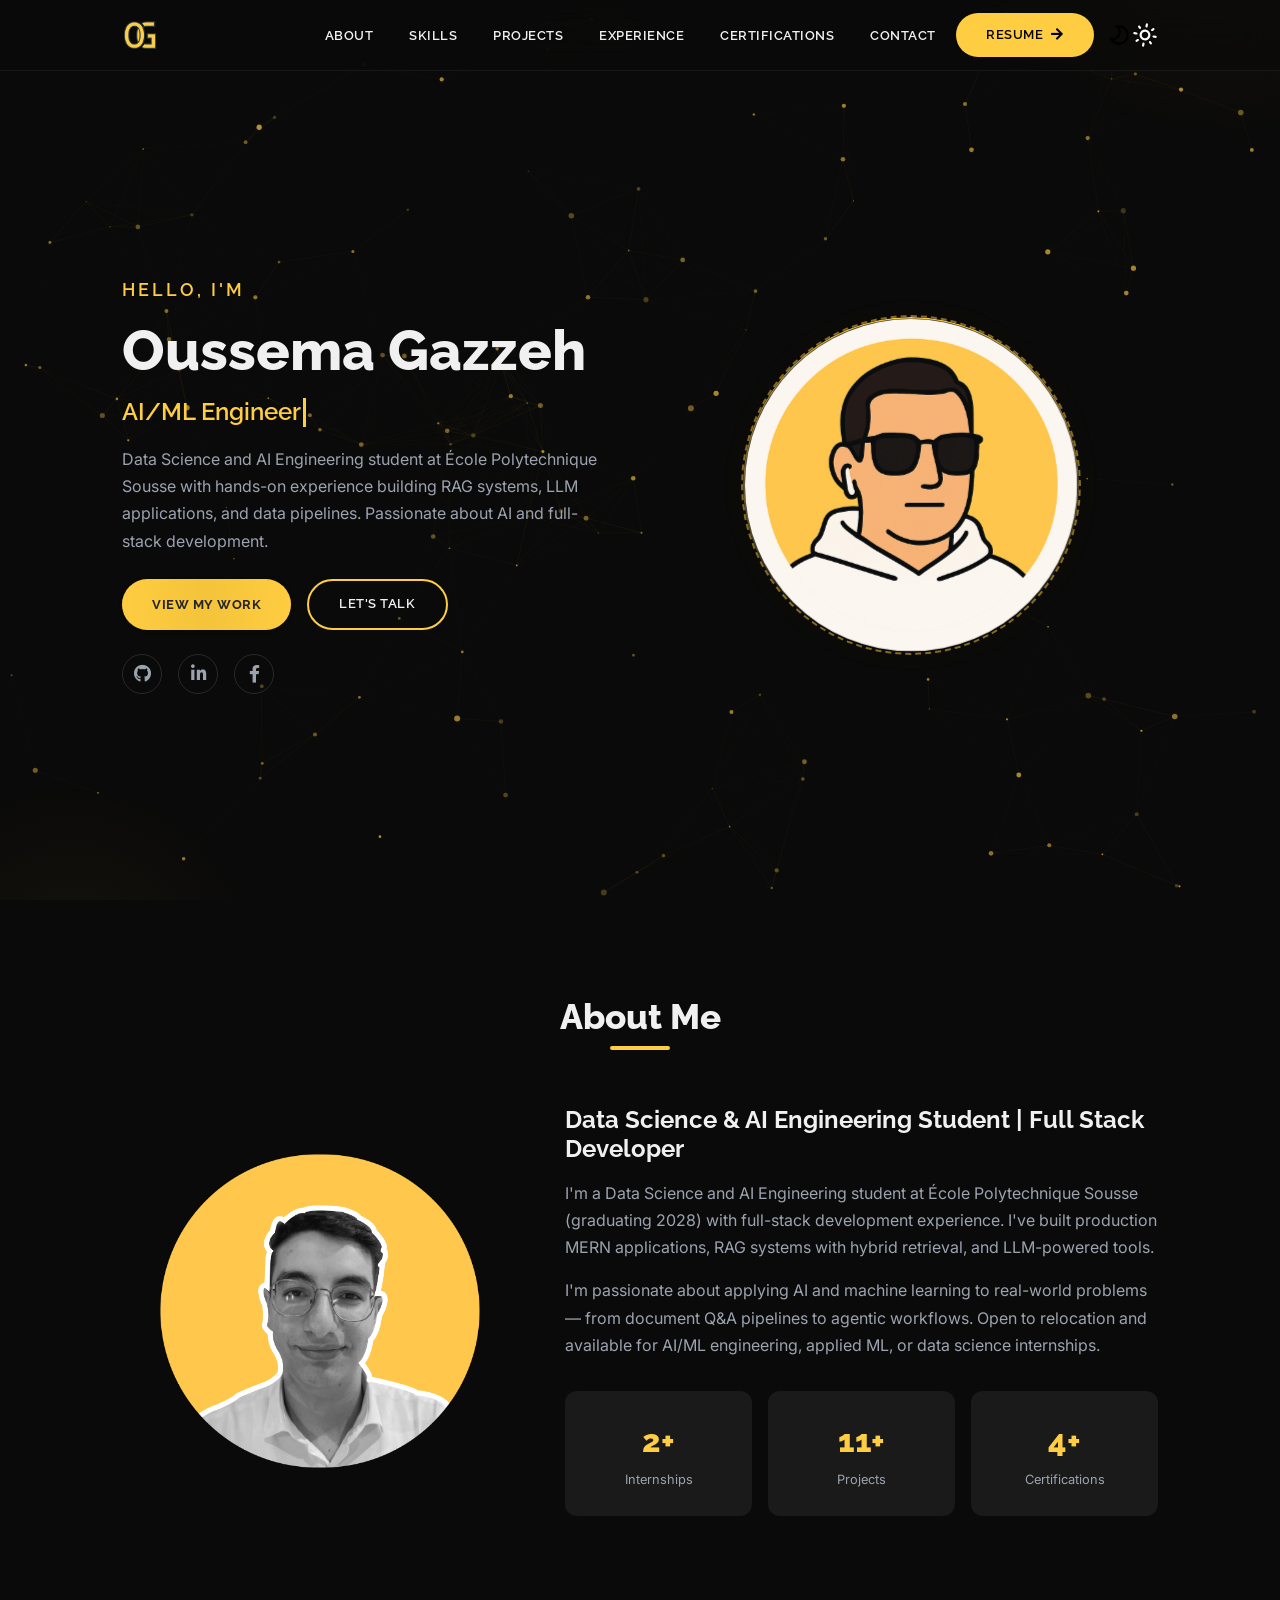
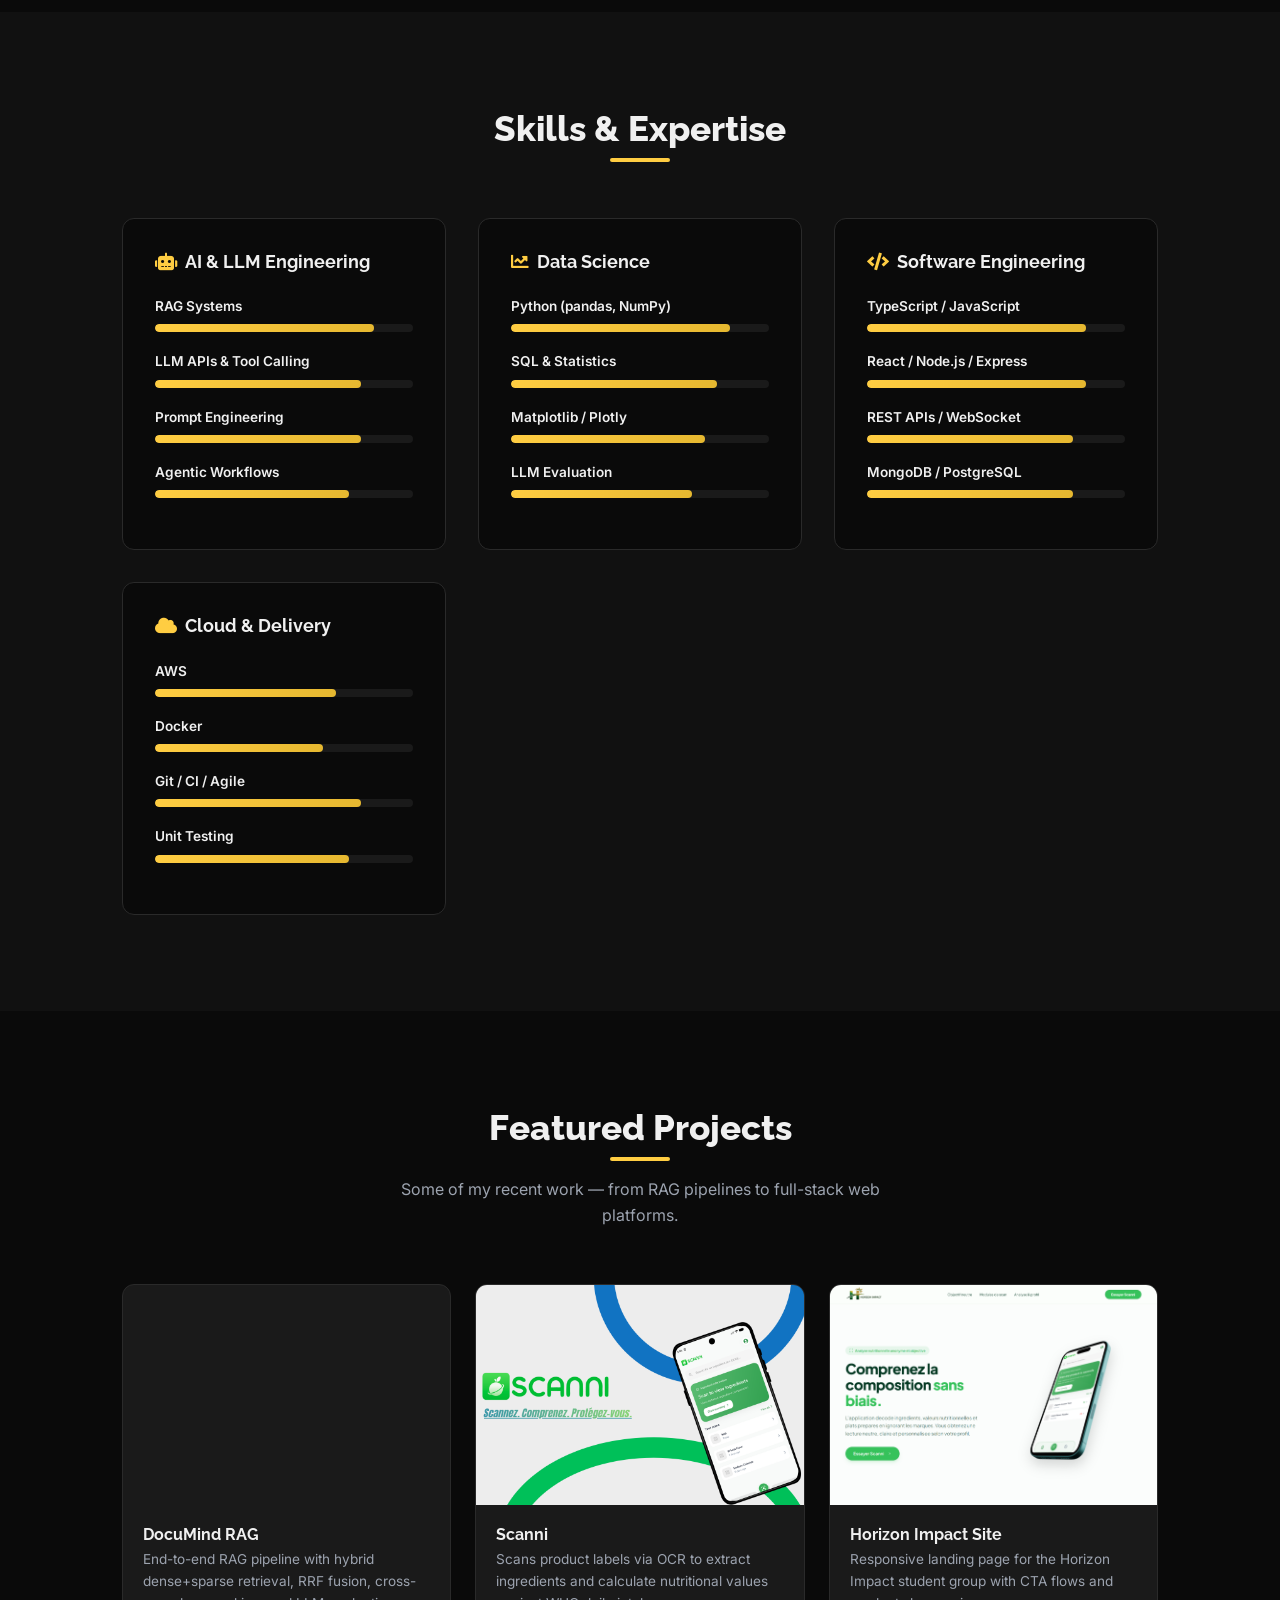
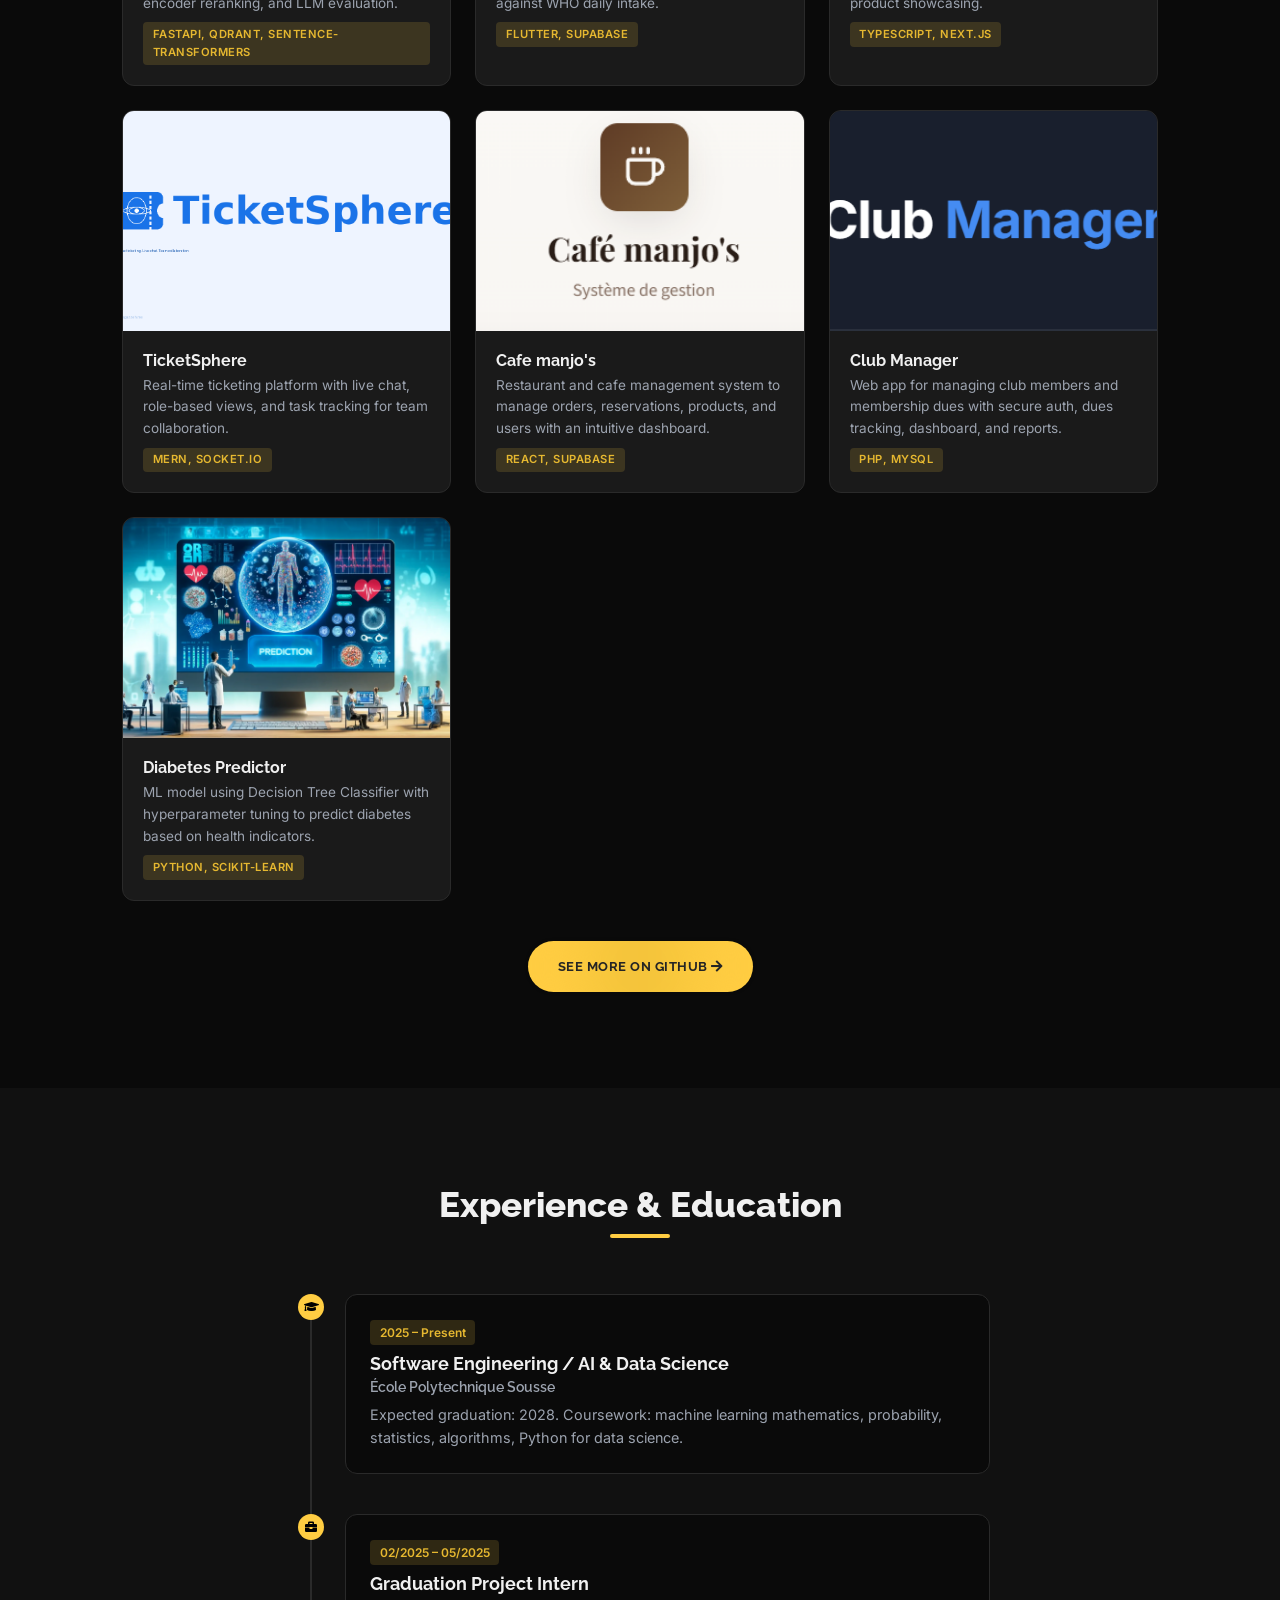
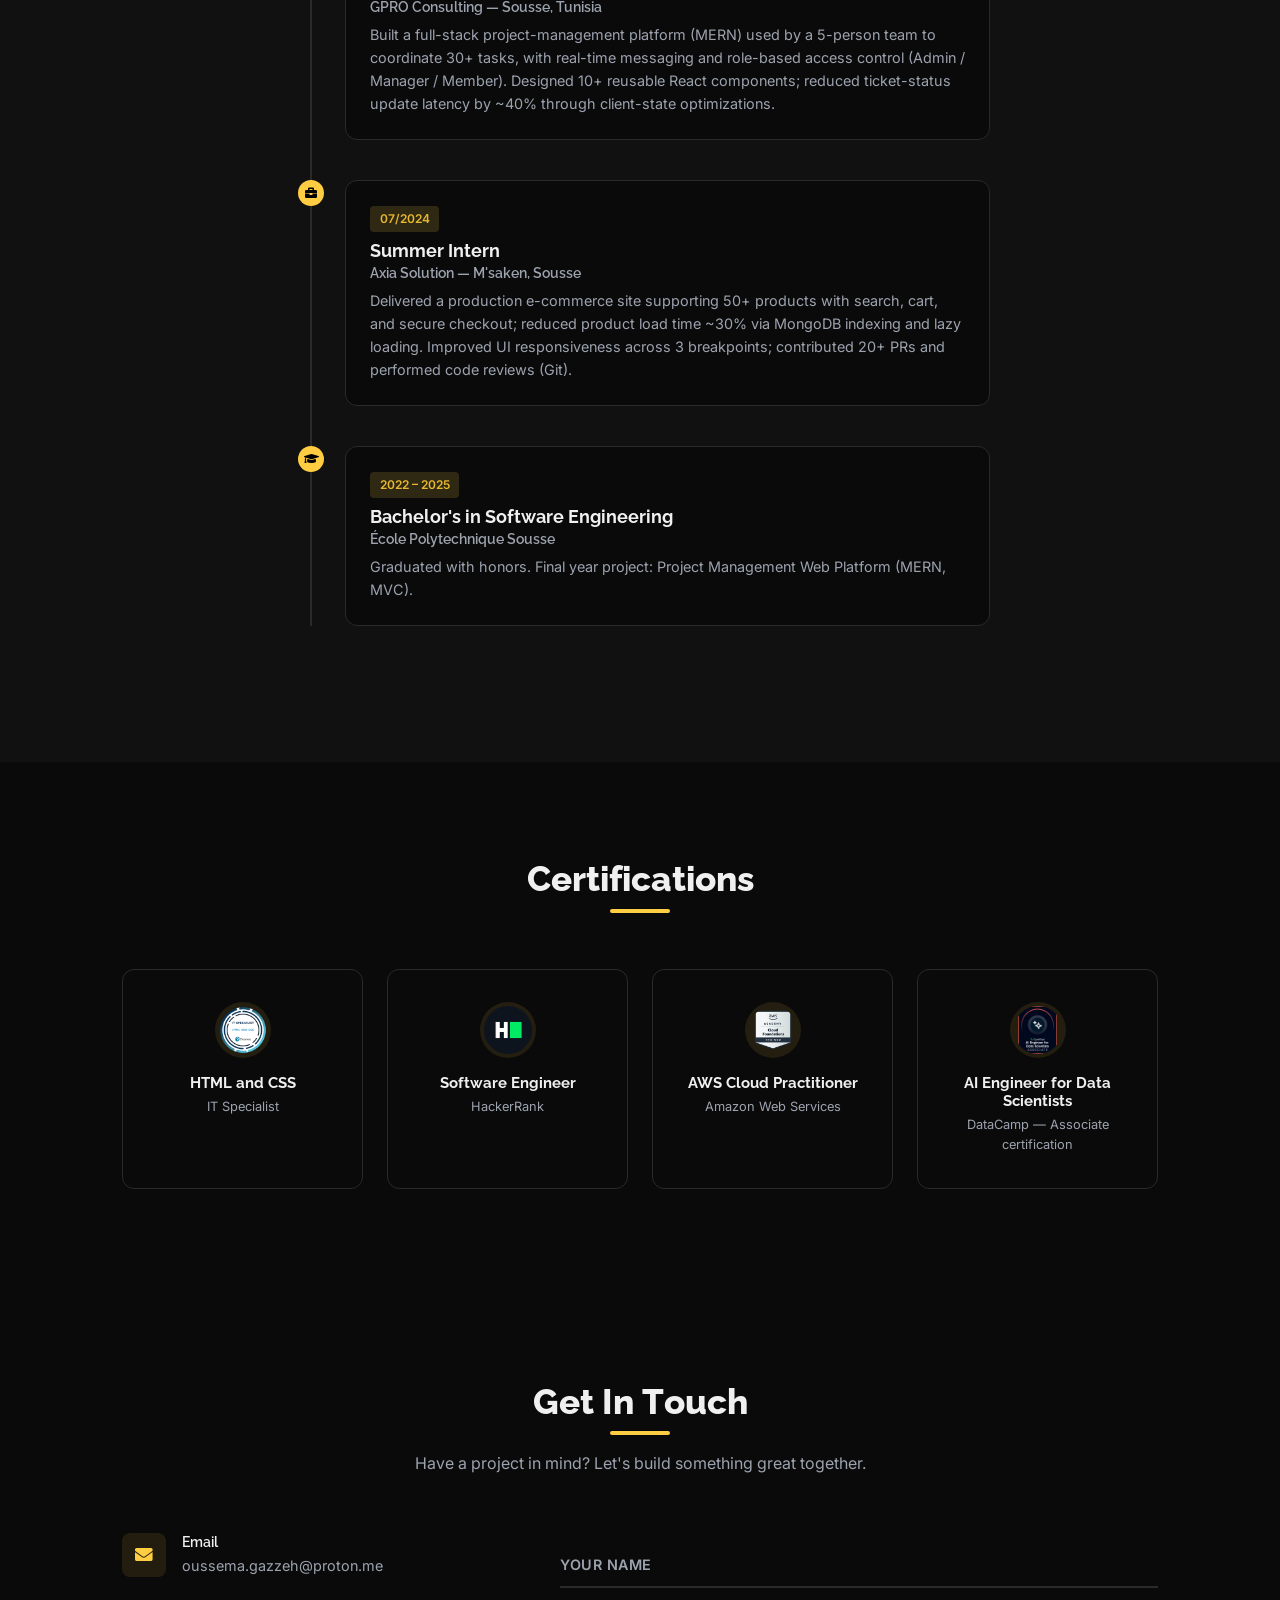
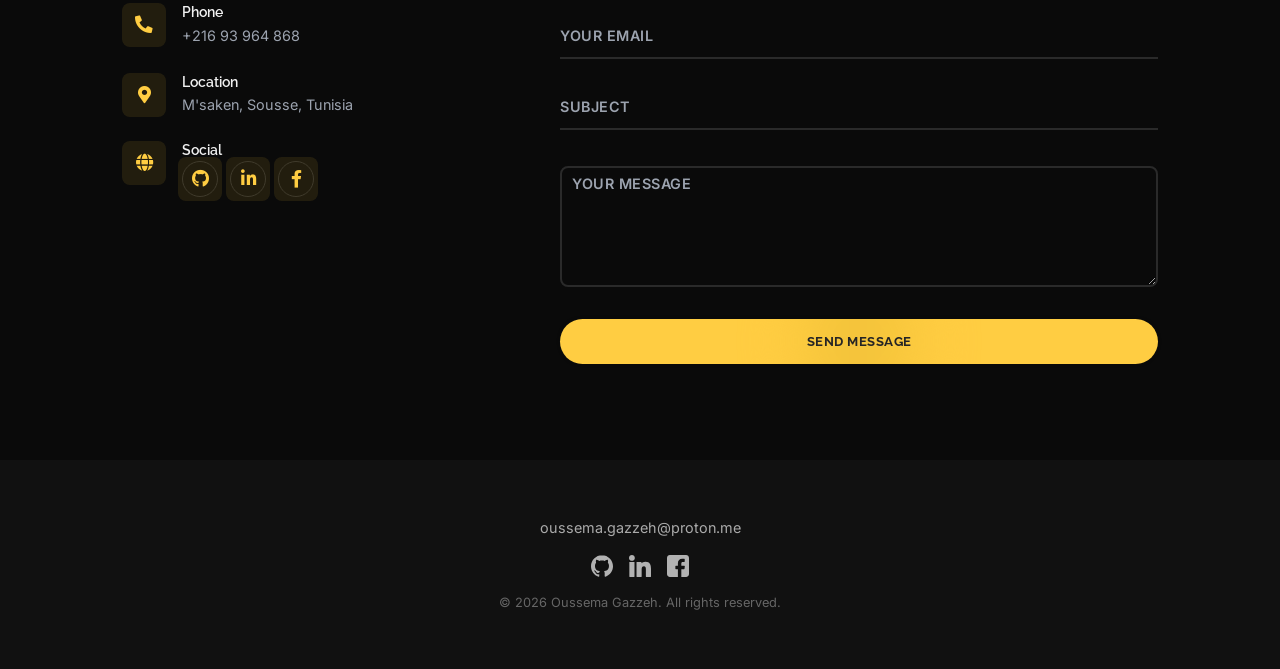
==== commit bba34778: "Reorder experience timeline" ====
--- a/index.html
+++ b/index.html
@@ -571,6 +571,21 @@
         </div>
         <div class="timeline fade-in">
           <div class="timeline-item">
+            <div class="timeline-icon">
+              <i class="fas fa-graduation-cap"></i>
+            </div>
+            <div class="timeline-content">
+              <span class="timeline-date">2025 – Present</span>
+              <h3>Software Engineering / AI & Data Science</h3>
+              <h4>École Polytechnique Sousse</h4>
+              <p>
+                Expected graduation: 2028. Coursework: machine learning
+                mathematics, probability, statistics, algorithms, Python
+                for data science.
+              </p>
+            </div>
+          </div>
+          <div class="timeline-item">
             <div class="timeline-icon"><i class="fas fa-briefcase"></i></div>
             <div class="timeline-content">
               <span class="timeline-date">02/2025 – 05/2025</span>
@@ -582,21 +597,6 @@
                 and role-based access control (Admin / Manager / Member).
                 Designed 10+ reusable React components; reduced ticket-status
                 update latency by ~40% through client-state optimizations.
-              </p>
-            </div>
-          </div>
-          <div class="timeline-item">
-            <div class="timeline-icon">
-              <i class="fas fa-graduation-cap"></i>
-            </div>
-            <div class="timeline-content">
-              <span class="timeline-date">2025 – Present</span>
-              <h3>Software Engineering / AI & Data Science</h3>
-              <h4>École Polytechnique Sousse</h4>
-              <p>
-                Expected graduation: 2028. Coursework: machine learning
-                mathematics, probability, statistics, algorithms, Python
-                for data science.
               </p>
             </div>
           </div>
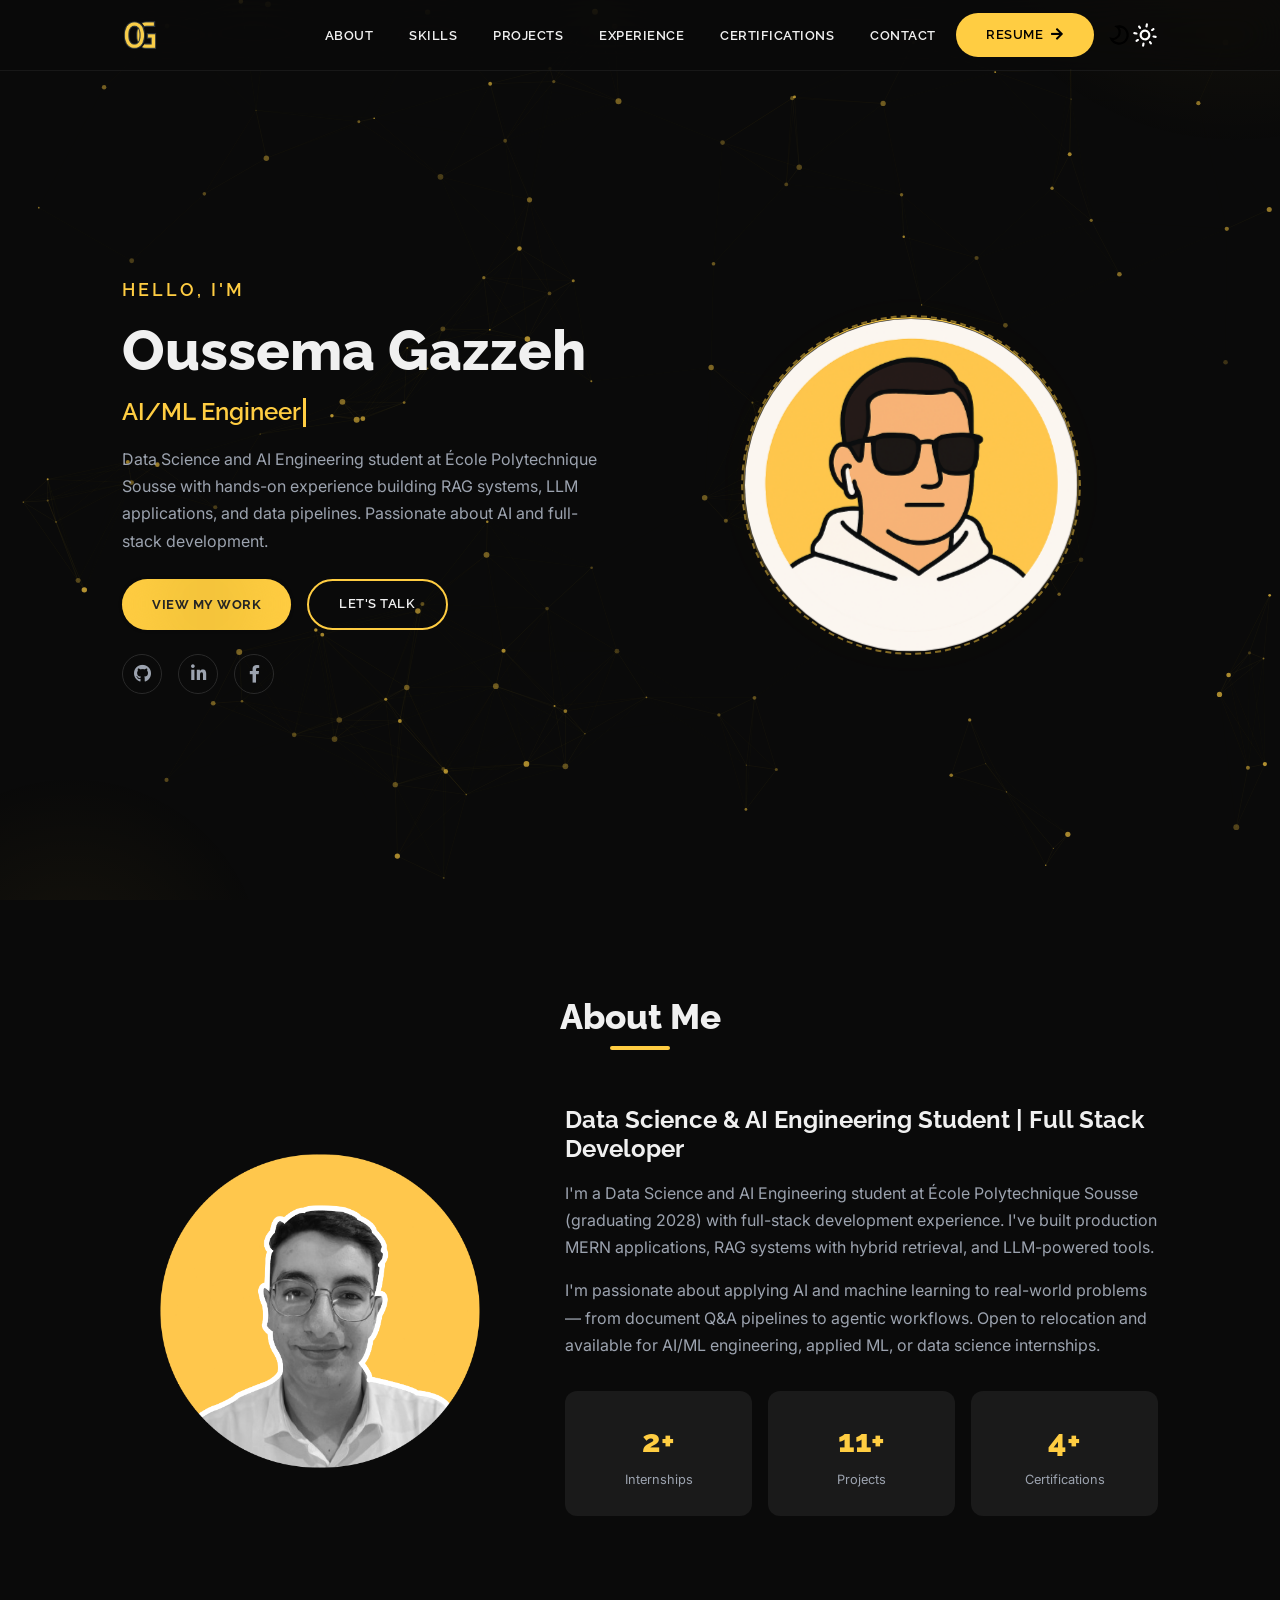
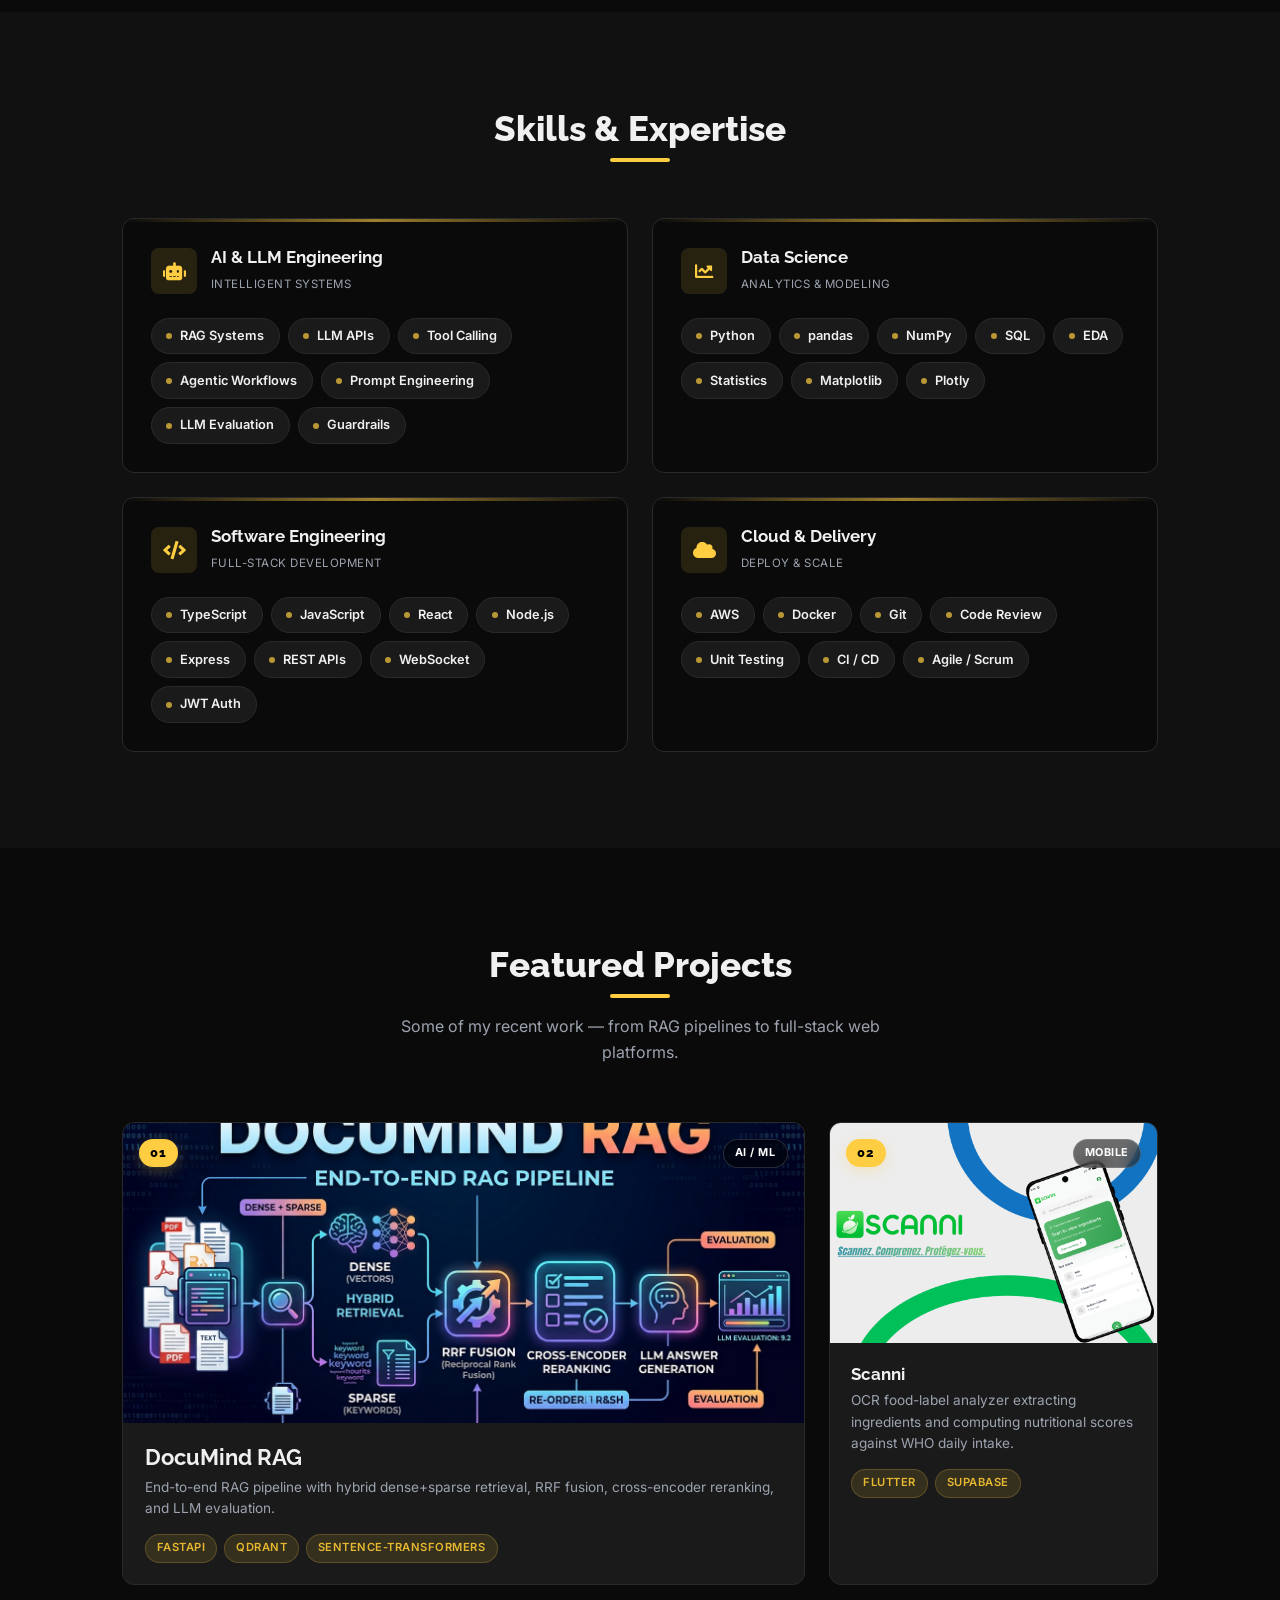
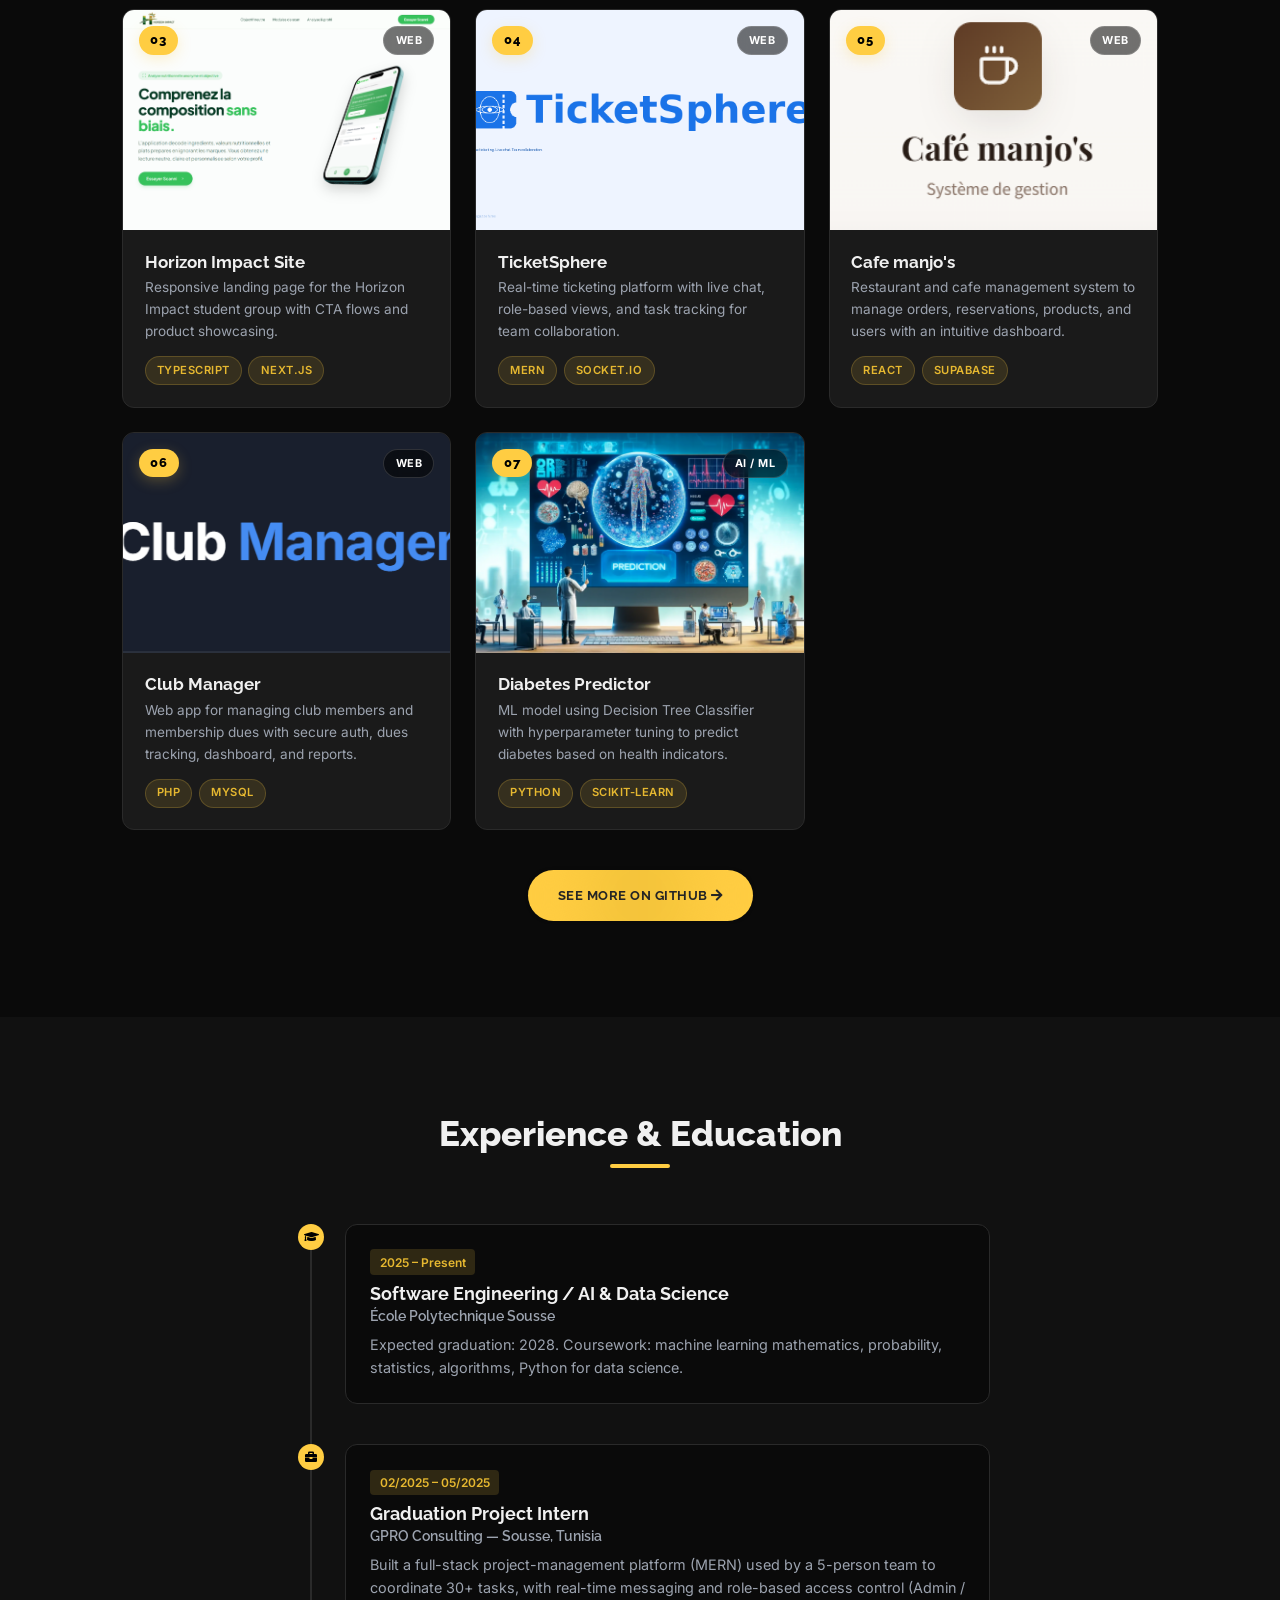
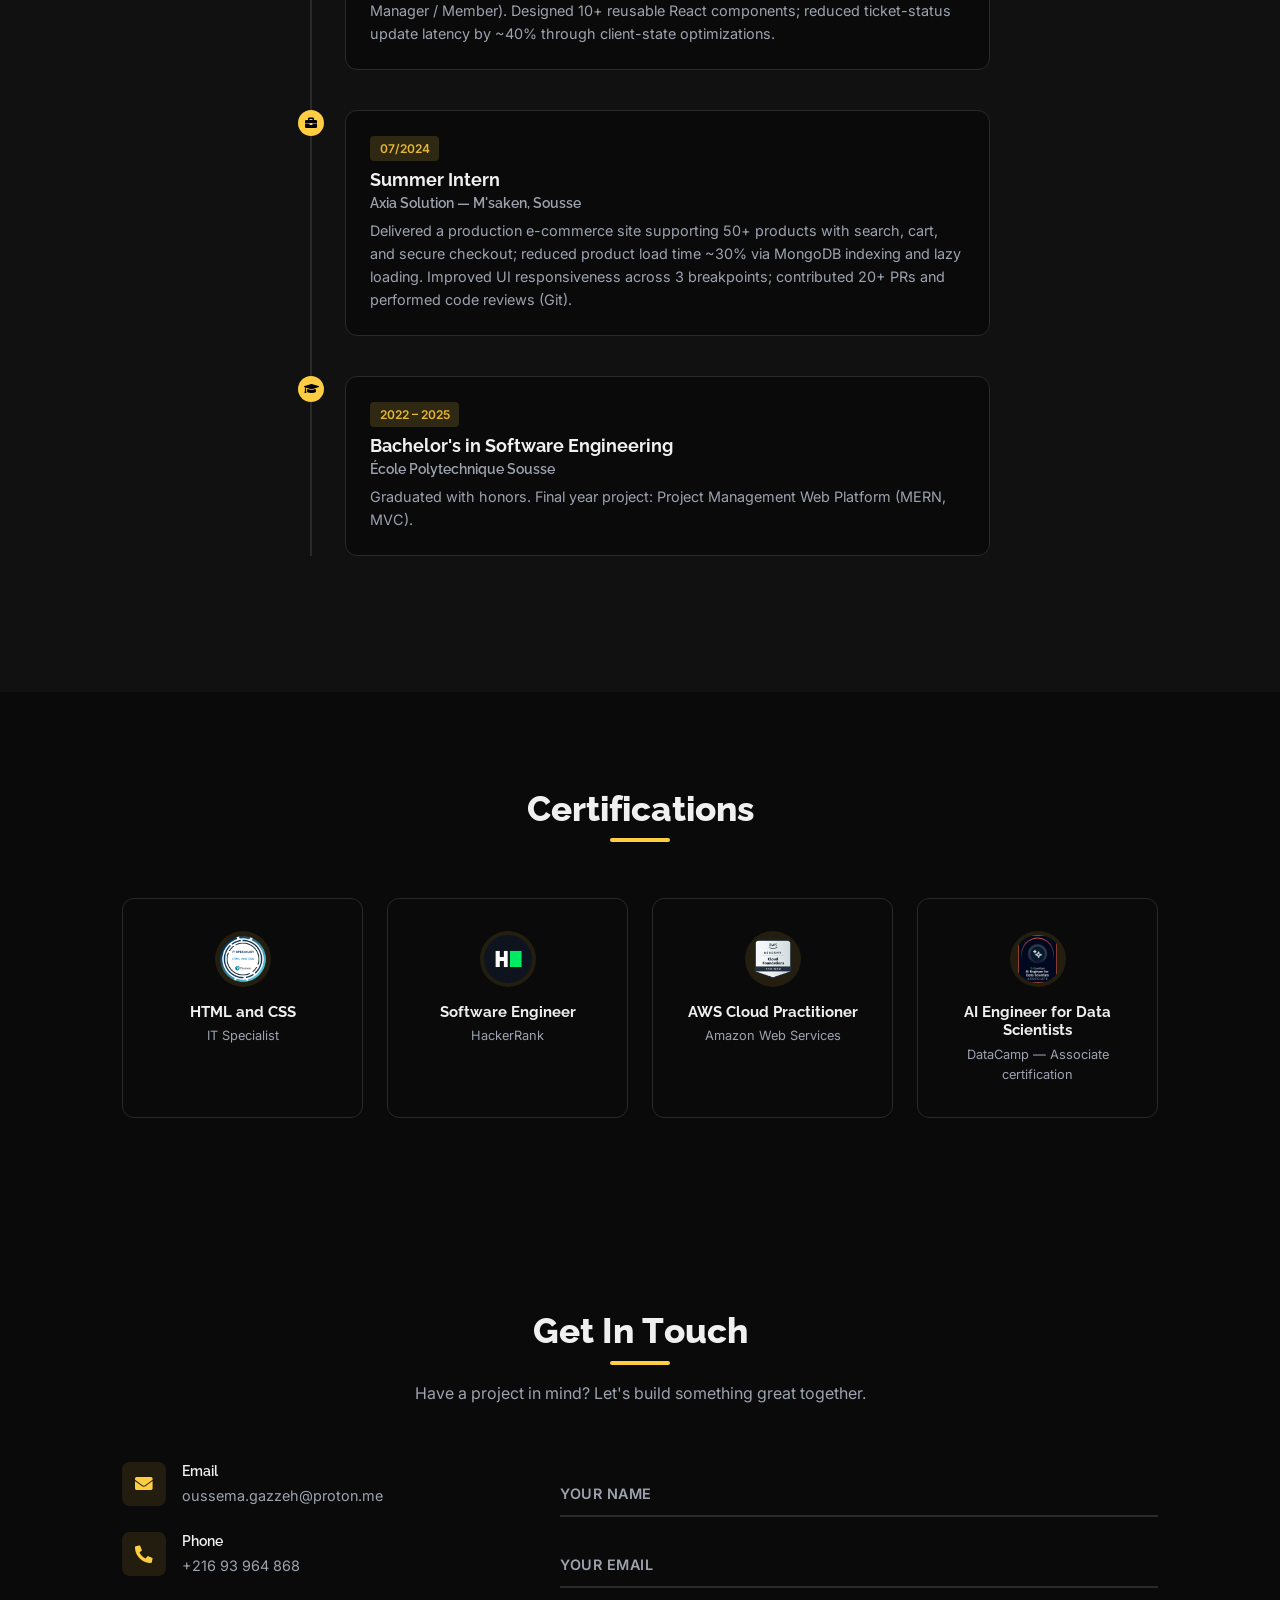
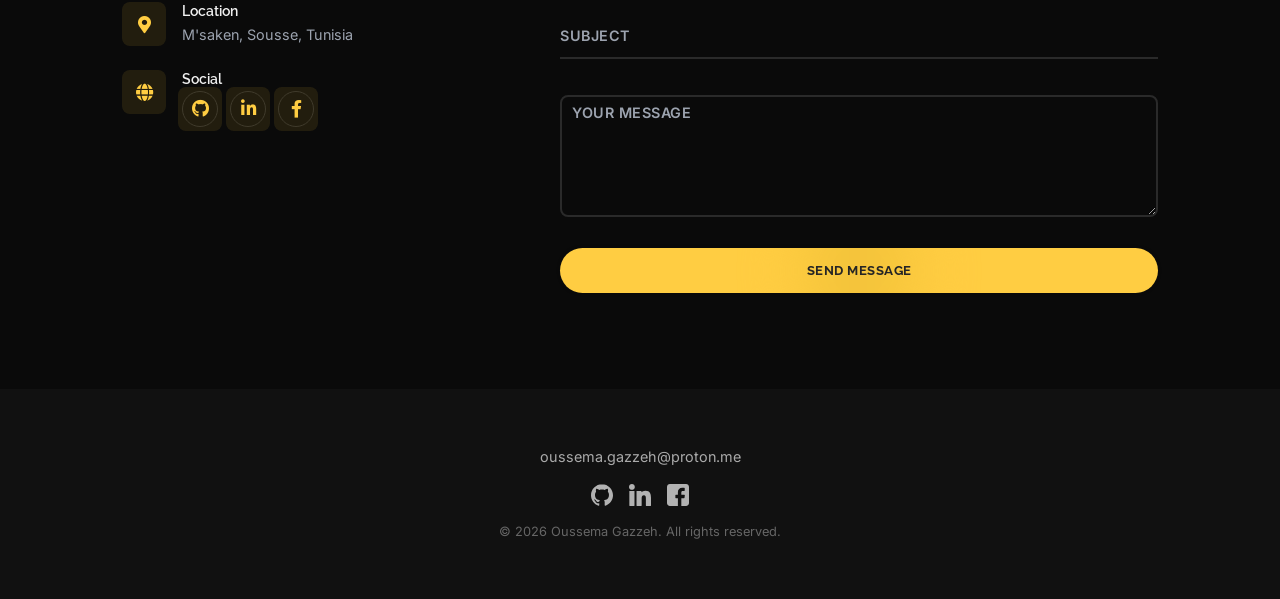
==== commit 5c4770b7: "Redesign skills and projects sections with chip-based glass cards and bento project grid" ====
--- a/index.html
+++ b/index.html
@@ -240,111 +240,77 @@
         </div>
         <div class="skills-content fade-in">
           <div class="skill-category">
-            <h3><i class="fas fa-robot"></i> AI & LLM Engineering</h3>
-            <div class="skill-bar">
-              <span class="skill-name">RAG Systems</span>
-              <div class="skill-track">
-                <div class="skill-fill" data-width="85"></div>
-              </div>
-            </div>
-            <div class="skill-bar">
-              <span class="skill-name">LLM APIs & Tool Calling</span>
-              <div class="skill-track">
-                <div class="skill-fill" data-width="80"></div>
-              </div>
-            </div>
-            <div class="skill-bar">
-              <span class="skill-name">Prompt Engineering</span>
-              <div class="skill-track">
-                <div class="skill-fill" data-width="80"></div>
-              </div>
-            </div>
-            <div class="skill-bar">
-              <span class="skill-name">Agentic Workflows</span>
-              <div class="skill-track">
-                <div class="skill-fill" data-width="75"></div>
-              </div>
+            <div class="skill-category-header">
+              <div class="skill-category-icon"><i class="fas fa-robot"></i></div>
+              <div>
+                <h3>AI & LLM Engineering</h3>
+                <span class="skill-category-sub">Intelligent systems</span>
+              </div>
+            </div>
+            <div class="skill-chips">
+              <span class="skill-chip">RAG Systems</span>
+              <span class="skill-chip">LLM APIs</span>
+              <span class="skill-chip">Tool Calling</span>
+              <span class="skill-chip">Agentic Workflows</span>
+              <span class="skill-chip">Prompt Engineering</span>
+              <span class="skill-chip">LLM Evaluation</span>
+              <span class="skill-chip">Guardrails</span>
             </div>
           </div>
           <div class="skill-category">
-            <h3><i class="fas fa-chart-line"></i> Data Science</h3>
-            <div class="skill-bar">
-              <span class="skill-name">Python (pandas, NumPy)</span>
-              <div class="skill-track">
-                <div class="skill-fill" data-width="85"></div>
-              </div>
-            </div>
-            <div class="skill-bar">
-              <span class="skill-name">SQL & Statistics</span>
-              <div class="skill-track">
-                <div class="skill-fill" data-width="80"></div>
-              </div>
-            </div>
-            <div class="skill-bar">
-              <span class="skill-name">Matplotlib / Plotly</span>
-              <div class="skill-track">
-                <div class="skill-fill" data-width="75"></div>
-              </div>
-            </div>
-            <div class="skill-bar">
-              <span class="skill-name">LLM Evaluation</span>
-              <div class="skill-track">
-                <div class="skill-fill" data-width="70"></div>
-              </div>
+            <div class="skill-category-header">
+              <div class="skill-category-icon"><i class="fas fa-chart-line"></i></div>
+              <div>
+                <h3>Data Science</h3>
+                <span class="skill-category-sub">Analytics & modeling</span>
+              </div>
+            </div>
+            <div class="skill-chips">
+              <span class="skill-chip">Python</span>
+              <span class="skill-chip">pandas</span>
+              <span class="skill-chip">NumPy</span>
+              <span class="skill-chip">SQL</span>
+              <span class="skill-chip">EDA</span>
+              <span class="skill-chip">Statistics</span>
+              <span class="skill-chip">Matplotlib</span>
+              <span class="skill-chip">Plotly</span>
             </div>
           </div>
           <div class="skill-category">
-            <h3><i class="fas fa-code"></i> Software Engineering</h3>
-            <div class="skill-bar">
-              <span class="skill-name">TypeScript / JavaScript</span>
-              <div class="skill-track">
-                <div class="skill-fill" data-width="85"></div>
-              </div>
-            </div>
-            <div class="skill-bar">
-              <span class="skill-name">React / Node.js / Express</span>
-              <div class="skill-track">
-                <div class="skill-fill" data-width="85"></div>
-              </div>
-            </div>
-            <div class="skill-bar">
-              <span class="skill-name">REST APIs / WebSocket</span>
-              <div class="skill-track">
-                <div class="skill-fill" data-width="80"></div>
-              </div>
-            </div>
-            <div class="skill-bar">
-              <span class="skill-name">MongoDB / PostgreSQL</span>
-              <div class="skill-track">
-                <div class="skill-fill" data-width="80"></div>
-              </div>
+            <div class="skill-category-header">
+              <div class="skill-category-icon"><i class="fas fa-code"></i></div>
+              <div>
+                <h3>Software Engineering</h3>
+                <span class="skill-category-sub">Full-stack development</span>
+              </div>
+            </div>
+            <div class="skill-chips">
+              <span class="skill-chip">TypeScript</span>
+              <span class="skill-chip">JavaScript</span>
+              <span class="skill-chip">React</span>
+              <span class="skill-chip">Node.js</span>
+              <span class="skill-chip">Express</span>
+              <span class="skill-chip">REST APIs</span>
+              <span class="skill-chip">WebSocket</span>
+              <span class="skill-chip">JWT Auth</span>
             </div>
           </div>
           <div class="skill-category">
-            <h3><i class="fas fa-cloud"></i> Cloud & Delivery</h3>
-            <div class="skill-bar">
-              <span class="skill-name">AWS</span>
-              <div class="skill-track">
-                <div class="skill-fill" data-width="70"></div>
-              </div>
-            </div>
-            <div class="skill-bar">
-              <span class="skill-name">Docker</span>
-              <div class="skill-track">
-                <div class="skill-fill" data-width="65"></div>
-              </div>
-            </div>
-            <div class="skill-bar">
-              <span class="skill-name">Git / CI / Agile</span>
-              <div class="skill-track">
-                <div class="skill-fill" data-width="80"></div>
-              </div>
-            </div>
-            <div class="skill-bar">
-              <span class="skill-name">Unit Testing</span>
-              <div class="skill-track">
-                <div class="skill-fill" data-width="75"></div>
-              </div>
+            <div class="skill-category-header">
+              <div class="skill-category-icon"><i class="fas fa-cloud"></i></div>
+              <div>
+                <h3>Cloud & Delivery</h3>
+                <span class="skill-category-sub">Deploy & scale</span>
+              </div>
+            </div>
+            <div class="skill-chips">
+              <span class="skill-chip">AWS</span>
+              <span class="skill-chip">Docker</span>
+              <span class="skill-chip">Git</span>
+              <span class="skill-chip">Code Review</span>
+              <span class="skill-chip">Unit Testing</span>
+              <span class="skill-chip">CI / CD</span>
+              <span class="skill-chip">Agile / Scrum</span>
             </div>
           </div>
         </div>
@@ -363,11 +329,13 @@
           </p>
         </div>
         <div class="project-grid fade-in">
-          <div class="project-card">
+          <div class="project-card project-featured">
             <div
               class="project-thumb"
-              style="background-image: url(assets/project/documind-rag.png)"
+              style="background-image: url(assets/project/documind-rag.jpg)"
             >
+              <span class="project-index">01</span>
+              <span class="project-tag">AI / ML</span>
               <div class="project-overlay">
                 <div class="project-links">
                   <a href="#" target="_blank"><i class="fab fa-github"></i></a>
@@ -383,7 +351,11 @@
                 End-to-end RAG pipeline with hybrid dense+sparse retrieval,
                 RRF fusion, cross-encoder reranking, and LLM evaluation.
               </p>
-              <span class="project-badge">FastAPI, Qdrant, sentence-transformers</span>
+              <div class="project-tech">
+                <span>FastAPI</span>
+                <span>Qdrant</span>
+                <span>sentence-transformers</span>
+              </div>
             </div>
           </div>
           <div class="project-card">
@@ -391,6 +363,8 @@
               class="project-thumb"
               style="background-image: url(assets/project/Scanni.png)"
             >
+              <span class="project-index">02</span>
+              <span class="project-tag">Mobile</span>
               <div class="project-overlay">
                 <div class="project-links">
                   <a href="#" target="_blank"><i class="fab fa-github"></i></a>
@@ -403,10 +377,13 @@
             <div class="project-details">
               <h3>Scanni</h3>
               <p>
-                Scans product labels via OCR to extract ingredients and
-                calculate nutritional values against WHO daily intake.
-              </p>
-              <span class="project-badge">Flutter, Supabase</span>
+                OCR food-label analyzer extracting ingredients and computing
+                nutritional scores against WHO daily intake.
+              </p>
+              <div class="project-tech">
+                <span>Flutter</span>
+                <span>Supabase</span>
+              </div>
             </div>
           </div>
           <div class="project-card">
@@ -414,6 +391,8 @@
               class="project-thumb"
               style="background-image: url(assets/project/horizon-impact.png)"
             >
+              <span class="project-index">03</span>
+              <span class="project-tag">Web</span>
               <div class="project-overlay">
                 <div class="project-links">
                   <a
@@ -435,7 +414,10 @@
                 Responsive landing page for the Horizon Impact student group
                 with CTA flows and product showcasing.
               </p>
-              <span class="project-badge">TypeScript, Next.js</span>
+              <div class="project-tech">
+                <span>TypeScript</span>
+                <span>Next.js</span>
+              </div>
             </div>
           </div>
           <div class="project-card">
@@ -443,9 +425,15 @@
               class="project-thumb"
               style="background-image: url(assets/project/ticketsphere.png)"
             >
+              <span class="project-index">04</span>
+              <span class="project-tag">Web</span>
               <div class="project-overlay">
                 <div class="project-links">
-                  <a href="https://github.com/oussemagazzah/TicketSphere" target="_blank"><i class="fab fa-github"></i></a>
+                  <a
+                    href="https://github.com/oussemagazzah/TicketSphere"
+                    target="_blank"
+                    ><i class="fab fa-github"></i
+                  ></a>
                   <a href="#" target="_blank"
                     ><i class="fas fa-external-link-alt"></i
                   ></a>
@@ -458,7 +446,10 @@
                 Real-time ticketing platform with live chat, role-based views,
                 and task tracking for team collaboration.
               </p>
-              <span class="project-badge">MERN, Socket.io</span>
+              <div class="project-tech">
+                <span>MERN</span>
+                <span>Socket.io</span>
+              </div>
             </div>
           </div>
           <div class="project-card">
@@ -466,6 +457,8 @@
               class="project-thumb"
               style="background-image: url(assets/project/cafe-manjo.png)"
             >
+              <span class="project-index">05</span>
+              <span class="project-tag">Web</span>
               <div class="project-overlay">
                 <div class="project-links">
                   <a
@@ -487,7 +480,10 @@
                 Restaurant and cafe management system to manage orders,
                 reservations, products, and users with an intuitive dashboard.
               </p>
-              <span class="project-badge">React, Supabase</span>
+              <div class="project-tech">
+                <span>React</span>
+                <span>Supabase</span>
+              </div>
             </div>
           </div>
           <div class="project-card">
@@ -495,6 +491,8 @@
               class="project-thumb"
               style="background-image: url(assets/project/club-manager.png)"
             >
+              <span class="project-index">06</span>
+              <span class="project-tag">Web</span>
               <div class="project-overlay">
                 <div class="project-links">
                   <a
@@ -514,7 +512,10 @@
                 Web app for managing club members and membership dues with
                 secure auth, dues tracking, dashboard, and reports.
               </p>
-              <span class="project-badge">PHP, MySQL</span>
+              <div class="project-tech">
+                <span>PHP</span>
+                <span>MySQL</span>
+              </div>
             </div>
           </div>
           <div class="project-card">
@@ -524,6 +525,8 @@
                 background-image: url(assets/project/Diabetes-Predictor.png);
               "
             >
+              <span class="project-index">07</span>
+              <span class="project-tag">AI / ML</span>
               <div class="project-overlay">
                 <div class="project-links">
                   <a
@@ -543,7 +546,10 @@
                 ML model using Decision Tree Classifier with hyperparameter
                 tuning to predict diabetes based on health indicators.
               </p>
-              <span class="project-badge">Python, scikit-learn</span>
+              <div class="project-tech">
+                <span>Python</span>
+                <span>scikit-learn</span>
+              </div>
             </div>
           </div>
         </div>
--- a/css/style.css
+++ b/css/style.css
@@ -603,58 +603,144 @@
 /* Skills */
 .skills-content {
   display: grid;
-  grid-template-columns: repeat(3, 1fr);
-  gap: 2rem;
+  grid-template-columns: repeat(2, 1fr);
+  gap: 1.5rem;
 }
 
 .skill-category {
   background: var(--bg-primary);
-  padding: 2rem;
+  padding: 1.75rem;
   border-radius: var(--radius);
   border: 1px solid var(--border-color);
   transition: var(--transition);
+  position: relative;
+  overflow: hidden;
+}
+
+.skill-category::before {
+  content: '';
+  position: absolute;
+  top: 0;
+  left: 0;
+  right: 0;
+  height: 3px;
+  background: linear-gradient(
+    90deg,
+    transparent,
+    var(--primary),
+    transparent
+  );
+  opacity: 0.6;
+  transition: opacity var(--transition);
 }
 
 .skill-category:hover {
   box-shadow: var(--shadow);
+  border-color: rgba(255, 205, 66, 0.35);
   transform: translateY(-4px);
 }
 
+.skill-category:hover::before {
+  opacity: 1;
+}
+
+.skill-category-header {
+  display: flex;
+  align-items: center;
+  gap: 0.85rem;
+  margin-bottom: 1.4rem;
+}
+
+.skill-category-icon {
+  width: 46px;
+  height: 46px;
+  flex-shrink: 0;
+  display: flex;
+  align-items: center;
+  justify-content: center;
+  border-radius: var(--radius-sm);
+  background: rgba(255, 205, 66, 0.12);
+  color: var(--primary);
+  font-size: 1.15rem;
+  transition: var(--transition);
+}
+
+.skill-category:hover .skill-category-icon {
+  background: var(--primary);
+  color: #000;
+  transform: rotate(-8deg) scale(1.05);
+}
+
 .skill-category h3 {
-  font-size: 1.1rem;
-  margin-bottom: 1.5rem;
-  display: flex;
-  align-items: center;
+  font-size: 1.05rem;
+  margin-bottom: 0.15rem;
+  font-family: var(--font-heading);
+}
+
+.skill-category-sub {
+  font-size: 0.72rem;
+  color: var(--text-muted);
+  text-transform: uppercase;
+  letter-spacing: 0.5px;
+}
+
+.skill-chips {
+  display: flex;
+  flex-wrap: wrap;
   gap: 0.5rem;
-  font-family: var(--font-heading);
-}
-
-.skill-category h3 i { color: var(--primary); }
-
-.skill-bar {
-  margin-bottom: 1.2rem;
-}
-
-.skill-name {
-  display: block;
-  font-size: 0.85rem;
+}
+
+.skill-chip {
+  display: inline-flex;
+  align-items: center;
+  padding: 0.45rem 0.9rem;
+  font-size: 0.8rem;
   font-weight: 600;
-  margin-bottom: 0.4rem;
-}
-
-.skill-track {
-  height: 8px;
+  border-radius: var(--radius-full);
+  border: 1px solid var(--border-color);
   background: var(--bg-card);
-  border-radius: 4px;
-  overflow: hidden;
-}
-
-.skill-fill {
-  height: 100%;
-  background: linear-gradient(90deg, var(--primary), var(--primary-dark));
-  border-radius: 4px;
-  width: 0;
-  transition: width 1.2s cubic-bezier(0.4, 0, 0.2, 1);
+  color: var(--text-color);
+  transition: var(--transition);
+  cursor: default;
+}
+
+.skill-chip::before {
+  content: '';
+  width: 6px;
+  height: 6px;
+  border-radius: 50%;
+  background: var(--primary);
+  margin-right: 0.5rem;
+  opacity: 0.7;
+  transition: var(--transition);
+}
+
+.skill-chip:hover {
+  border-color: var(--primary);
+  background: rgba(255, 205, 66, 0.1);
+  color: var(--primary);
+  transform: translateY(-2px);
+}
+
+.skill-chip:hover::before {
+  opacity: 1;
+  box-shadow: 0 0 8px var(--primary-glow);
+}
+
+.skill-chip {
+  opacity: 0;
+  transform: translateY(10px);
+}
+
+.skill-chip.chip-visible {
+  animation: chip-in 0.4s cubic-bezier(0.4, 0, 0.2, 1) forwards;
+}
+
+@keyframes chip-in {
+  to {
+    opacity: 1;
+    transform: translateY(0);
+  }
 }
 
 /* Projects */
@@ -664,17 +750,31 @@
   gap: 1.5rem;
 }
 
+.project-featured {
+  grid-column: span 2;
+}
+
+.project-featured .project-thumb {
+  height: 300px;
+}
+
+.project-featured .project-details h3 {
+  font-size: 1.4rem;
+}
+
 .project-card {
   background: var(--bg-card);
   border-radius: var(--radius);
   overflow: hidden;
   transition: var(--transition);
   border: 1px solid var(--border-color);
+  position: relative;
 }
 
 .project-card:hover {
   transform: translateY(-6px);
   box-shadow: var(--shadow-lg);
+  border-color: rgba(255, 205, 66, 0.35);
 }
 
 .project-thumb {
@@ -682,17 +782,72 @@
   background-size: cover;
   background-position: center;
   position: relative;
+  overflow: hidden;
+}
+
+.project-thumb::after {
+  content: '';
+  position: absolute;
+  inset: 0;
+  background: linear-gradient(
+    to top,
+    rgba(0, 0, 0, 0.55),
+    transparent 45%
+  );
+  opacity: 0;
+  transition: var(--transition);
+}
+
+.project-card:hover .project-thumb::after {
+  opacity: 1;
+}
+
+.project-index {
+  position: absolute;
+  top: 1rem;
+  left: 1rem;
+  z-index: 2;
+  font-family: var(--font-heading);
+  font-size: 0.8rem;
+  font-weight: 800;
+  letter-spacing: 1px;
+  color: #000;
+  background: var(--primary);
+  padding: 0.25rem 0.7rem;
+  border-radius: var(--radius-full);
+  box-shadow: 0 4px 14px var(--primary-glow);
+}
+
+.project-tag {
+  position: absolute;
+  top: 1rem;
+  right: 1rem;
+  z-index: 2;
+  font-size: 0.68rem;
+  font-weight: 700;
+  text-transform: uppercase;
+  letter-spacing: 0.5px;
+  color: #fff;
+  background: rgba(0, 0, 0, 0.55);
+  backdrop-filter: blur(8px);
+  -webkit-backdrop-filter: blur(8px);
+  padding: 0.3rem 0.7rem;
+  border-radius: var(--radius-full);
+  border: 1px solid rgba(255, 255, 255, 0.15);
 }
 
 .project-overlay {
   position: absolute;
   inset: 0;
-  background: rgba(0, 0, 0, 0.75);
+  background: rgba(0, 0, 0, 0.72);
+  backdrop-filter: blur(2px);
+  -webkit-backdrop-filter: blur(2px);
   display: flex;
   align-items: center;
   justify-content: center;
   opacity: 0;
   transition: var(--transition);
+  z-index: 3;
 }
 
 .project-card:hover .project-overlay {
@@ -702,6 +857,12 @@
 .project-links {
   display: flex;
   gap: 1rem;
+  transform: translateY(12px);
+  transition: transform var(--transition);
+}
+
+.project-card:hover .project-links {
+  transform: translateY(0);
 }
 
 .project-links a {
@@ -711,45 +872,68 @@
   align-items: center;
   justify-content: center;
   border-radius: 50%;
-  background: rgba(255, 255, 255, 0.15);
+  background: rgba(255, 255, 255, 0.12);
+  backdrop-filter: blur(8px);
+  -webkit-backdrop-filter: blur(8px);
   color: white;
   font-size: 1.2rem;
   transition: var(--transition);
+  border: 1px solid rgba(255, 255, 255, 0.18);
 }
 
 .project-links a:hover {
   background: var(--primary);
   color: #000;
   transform: scale(1.1);
+  border-color: var(--primary);
 }
 
 .project-details {
-  padding: 1.25rem;
+  padding: 1.35rem;
 }
 
 .project-details h3 {
-  font-size: 1rem;
+  font-size: 1.05rem;
   font-weight: 700;
-  margin-bottom: 0.3rem;
+  margin-bottom: 0.35rem;
   font-family: var(--font-heading);
 }
 
 .project-details p {
   font-size: 0.85rem;
   color: var(--text-muted);
-}
-
-.project-badge {
+  line-height: 1.6;
+}
+
+.project-tech {
+  display: flex;
+  flex-wrap: wrap;
+  gap: 0.4rem;
+  margin-top: 0.85rem;
+}
+
+.project-tech span {
   display: inline-block;
-  margin-top: 0.5rem;
-  padding: 0.2rem 0.6rem;
+  padding: 0.28rem 0.7rem;
   font-size: 0.7rem;
+  font-weight: 600;
   text-transform: uppercase;
   letter-spacing: 0.5px;
-  background: rgba(255, 205, 66, 0.15);
+  background: rgba(255, 205, 66, 0.12);
   color: var(--primary-dark);
-  border-radius: 4px;
-  font-weight: 600;
+  border: 1px solid rgba(255, 205, 66, 0.2);
+  border-radius: var(--radius-full);
+  transition: var(--transition);
+}
+
+[data-theme="light"] .project-tech span {
+  color: #a16207;
+}
+
+.project-tech span:hover {
+  background: var(--primary);
+  color: #000;
+  border-color: var(--primary);
 }
 
 .section-footer {
@@ -1309,7 +1493,7 @@
   .profile-image { animation: none; }
   .hero-image-bg { animation: none; }
   .split-text .split-char { animation: none; opacity: 1; transform: none; }
-  .skill-fill { transition: none; }
+  .skill-chip { transition: none; opacity: 1; transform: none; }
   .project-card, .cert-card { opacity: 1; transform: none; }
 }
 
@@ -1346,6 +1530,7 @@
 
   .skills-content { grid-template-columns: repeat(2, 1fr); }
   .project-grid { grid-template-columns: repeat(2, 1fr); }
+  .project-featured { grid-column: span 2; }
   .cert-grid { grid-template-columns: repeat(2, 1fr); }
   .contact-content { grid-template-columns: 1fr; }
 }
@@ -1410,6 +1595,10 @@
     margin: 0 auto;
   }
 
+  .project-featured { grid-column: auto; }
+  .project-featured .project-thumb { height: 200px; }
+  .project-featured .project-details h3 { font-size: 1.1rem; }
+
   .project-thumb { height: 200px; }
 
   .about-stats { grid-template-columns: repeat(3, 1fr); gap: 0.75rem; }
@@ -1461,11 +1650,11 @@
   .stat-number { font-size: 1.3rem; }
 
   .skill-category { padding: 1.5rem; }
-  .skill-name { font-size: 0.8rem; }
-  .skill-track { height: 6px; }
+  .skill-chip { font-size: 0.75rem; padding: 0.4rem 0.8rem; }
 
   .project-grid { max-width: 380px; gap: 1rem; }
   .project-thumb { height: 180px; }
+  .project-featured .project-thumb { height: 200px; }
   .project-details h3 { font-size: 0.9rem; }
   .project-details p { font-size: 0.8rem; }
 
